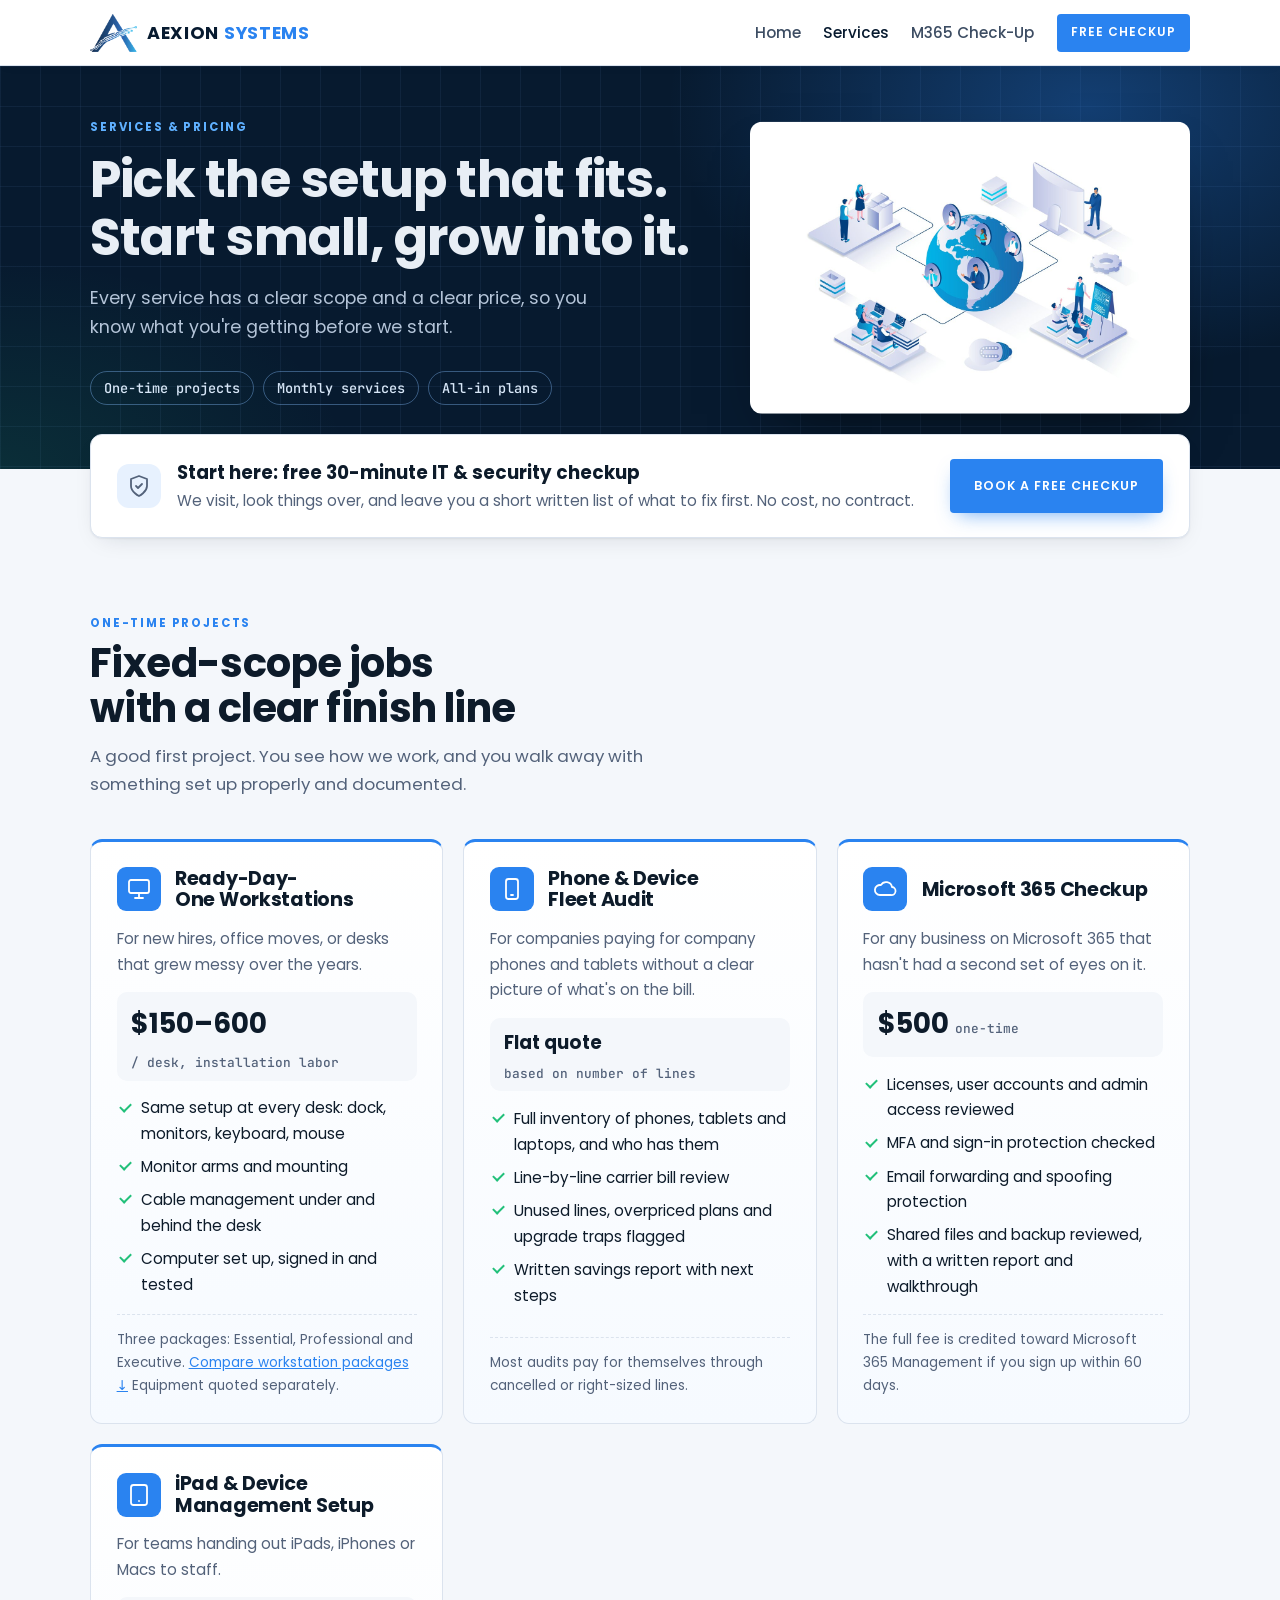
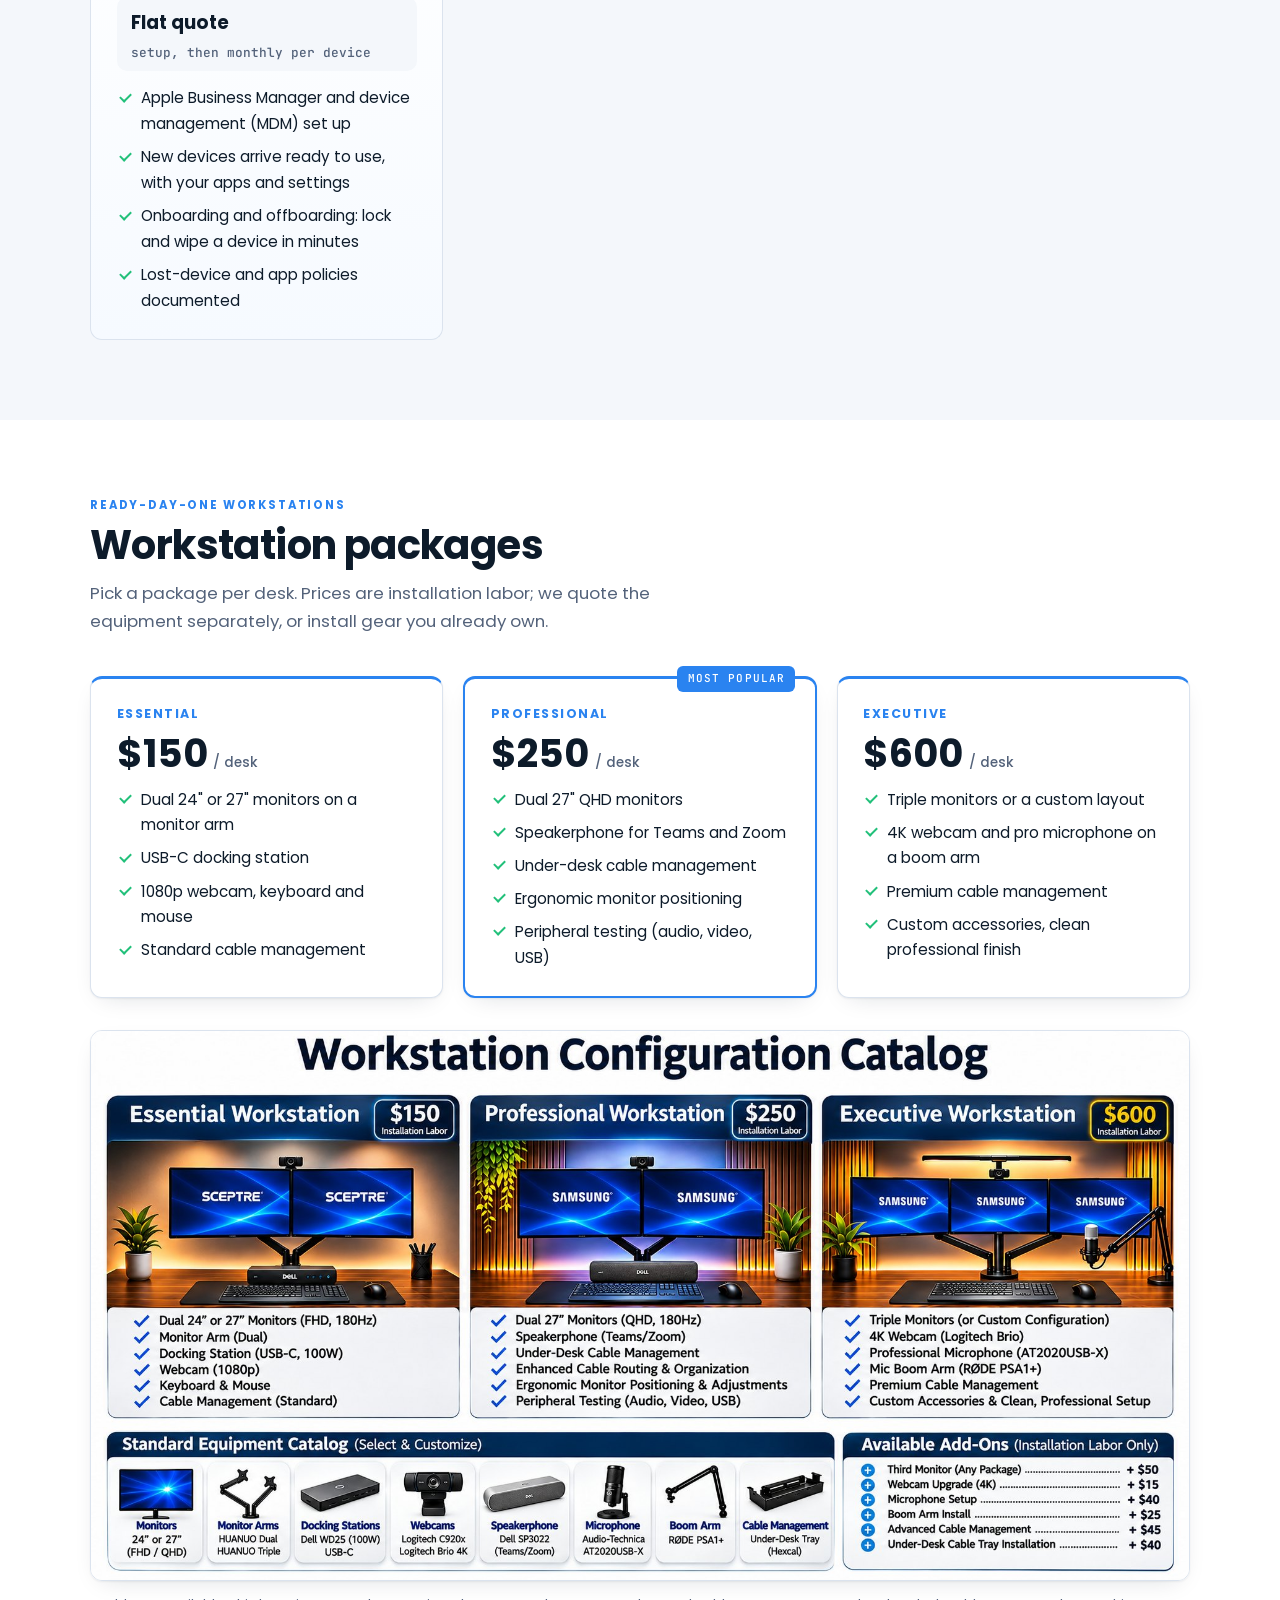
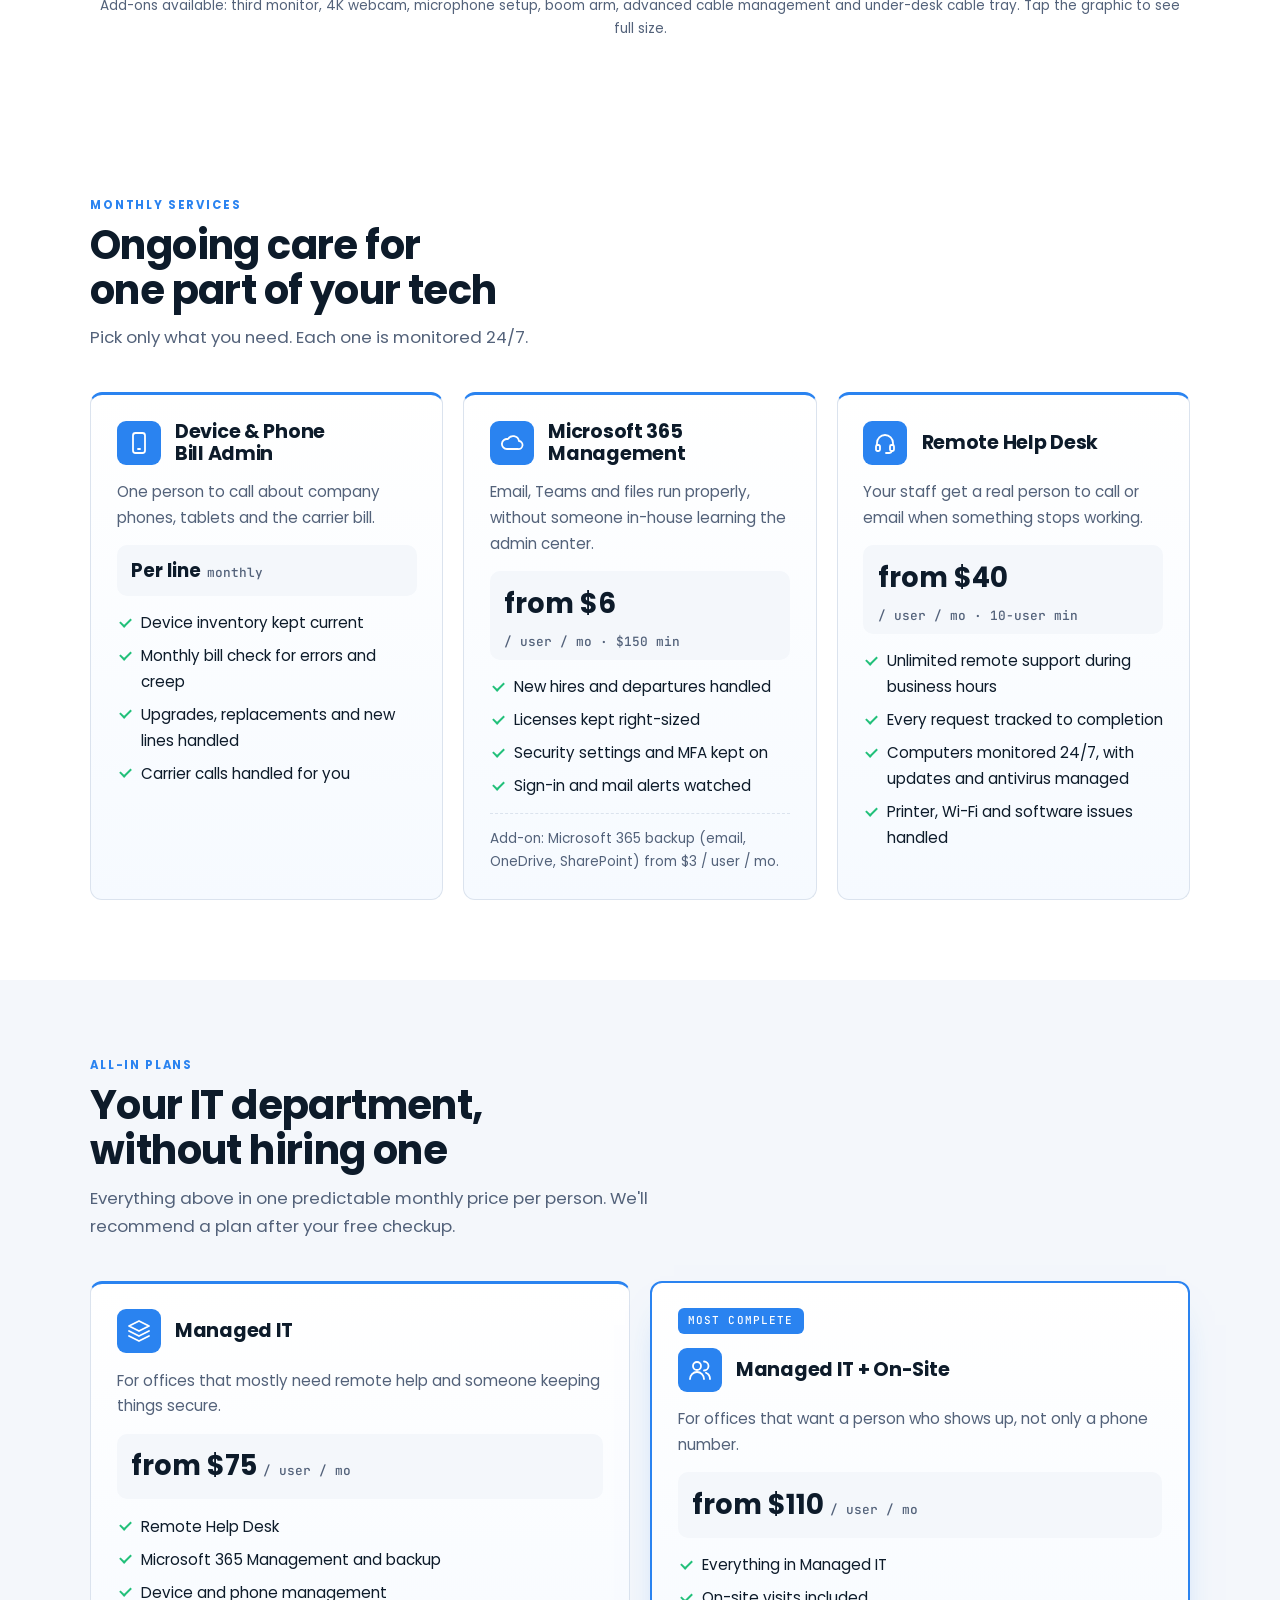
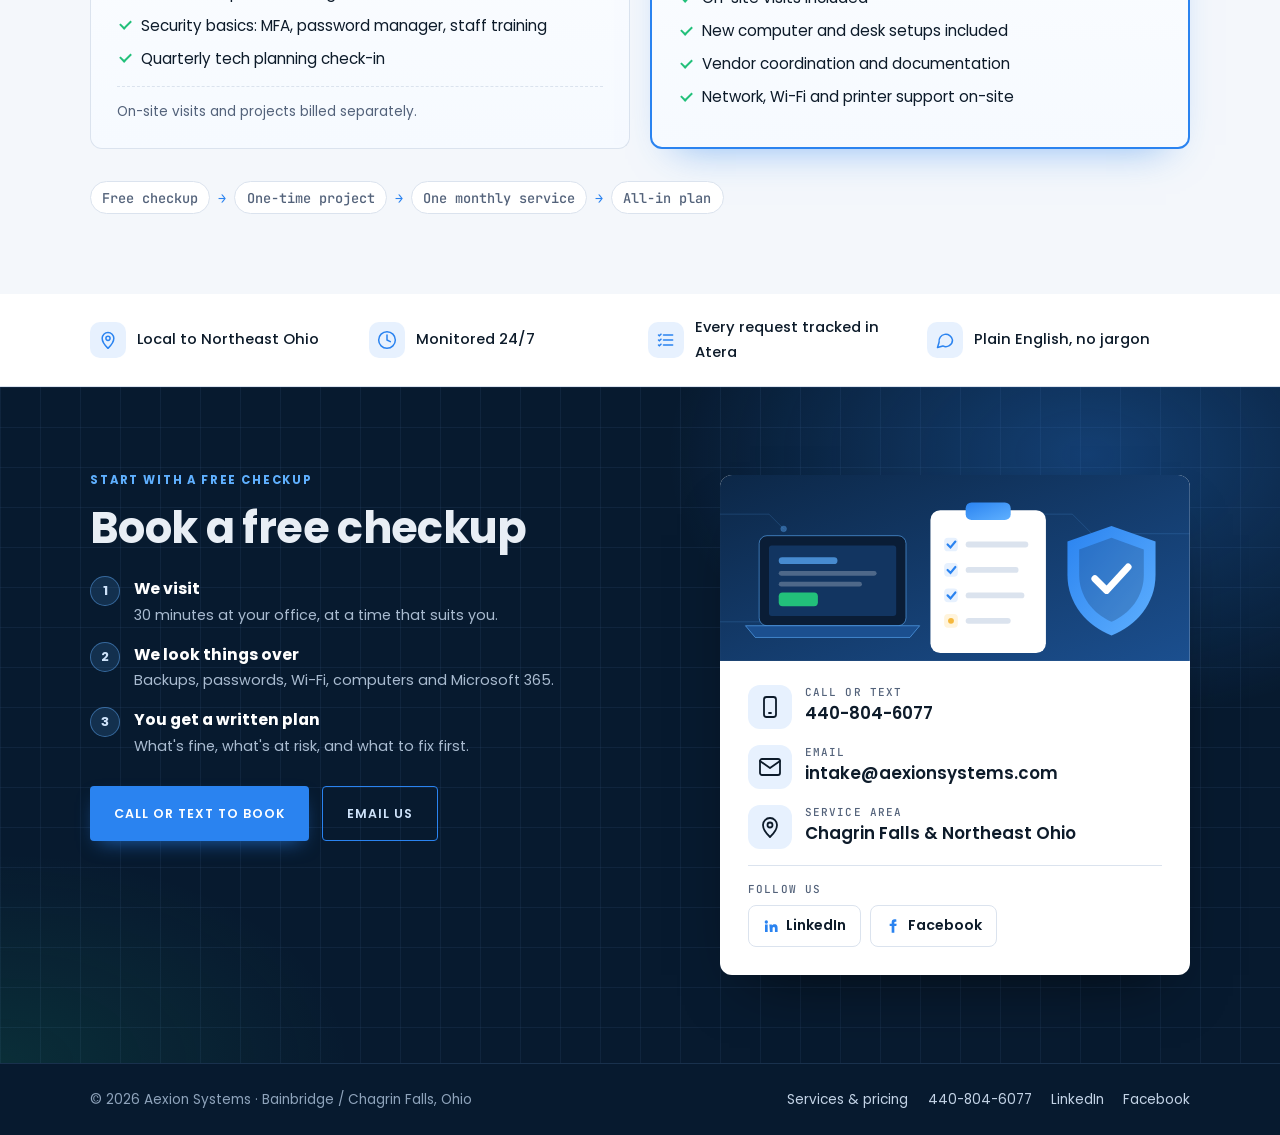
==== services/index.html @ 543f125a "Shorter contact heading, drop explanation Co-Authored-By: Claude Opus 5.5 <noreply@anthropic.com> Cl" ====
<!doctype html>
<html lang="en">
<head>
<meta charset="utf-8">
<meta name="viewport" content="width=device-width, initial-scale=1">
<title>Services & Pricing | Aexion Systems</title>
<meta name="description" content="IT services and pricing for Northeast Ohio businesses: workstation setups, phone and device audits, Microsoft 365, help desk and managed IT plans.">
<meta name="theme-color" content="#071a2f">
<!-- IMAGE: BROWSER TAB ICON  →  /images/favicon.ico -->
<link rel="icon" href="/images/favicon.ico">
<link rel="preconnect" href="https://fonts.googleapis.com">
<link rel="preconnect" href="https://fonts.gstatic.com" crossorigin>
<link rel="stylesheet" href="https://fonts.googleapis.com/css2?family=Poppins:wght@400;500;600;700&family=JetBrains+Mono:wght@500&display=swap">
<link rel="stylesheet" href="/styles.css?v=202611230139">
</head>
<body>
<header class="site-nav"><div class="wrap">
  <!-- ================= IMAGE: LOGO MARK  →  /images/logo.png  (square-ish mark, shown beside the AEXION SYSTEMS text). If the file is missing, a simple drawn mark shows instead. ================= -->
  <a class="brand" href="/" aria-label="Aexion Systems home"><img class="logo-mark" src="/images/logo.png" alt="" onerror="this.replaceWith(document.getElementById('mark-tpl').content.cloneNode(true))"><template id="mark-tpl"><span class="mark"><svg viewBox="0 0 24 24"><path d="M4 20 12 4l8 16M8 13h8"/></svg></span></template><span>AEXION <b>SYSTEMS</b></span></a>
  <nav><a href="/">Home</a><a href="/services/" aria-current="page">Services</a><a href="/#m365-checkup">M365 Check-Up</a><a class="cta" href="#contact">Free checkup</a></nav>
</div></header>
<main>
<section class="page-hero on-dark">
  <div class="wrap">
    <span class="eyebrow">Services &amp; pricing</span>
    <h1>Pick the setup that fits. Start small, grow into it.</h1>
    <p class="lead">Every service has a clear scope and a clear price, so you know what you're getting before we start.</p>
    <div class="jump"><a href="#projects">One-time projects</a><a href="#monthly">Monthly services</a><a href="#bundles">All-in plans</a></div>
  </div>
  <!-- ================= IMAGE: SERVICES PAGE ILLUSTRATION  →  /images/network-illustration.jpg  (1400 x 930, white background) ================= -->
  <img class="page-hero-art" src="/images/network-illustration.jpg" alt="Illustration of a connected office network" onerror="this.remove()">
</section>
<div class="wrap"><div class="entry"><div><span class="icon"><svg viewBox="0 0 24 24" aria-hidden="true"><path d="M12 22s8-4 8-10V5l-8-3-8 3v7c0 6 8 10 8 10z"/><path d="m9 12 2 2 4-4"/></svg></span><div><strong>Start here: free 30-minute IT &amp; security checkup</strong><span>We visit, look things over, and leave you a short written list of what to fix first. No cost, no contract.</span></div></div><a class="btn" href="#contact">Book a free checkup</a></div></div>
<section class="section" id="projects">
  <div class="wrap">
    <div class="section-head"><span class="eyebrow">One-time projects</span><h2>Fixed-scope jobs with a clear finish line</h2><p>A good first project. You see how we work, and you walk away with something set up properly and documented.</p></div>
    <div class="grid"><article class="card">
        
        <div class="top"><span class="icon"><svg viewBox="0 0 24 24" aria-hidden="true"><rect x="2" y="3" width="20" height="13" rx="2"/><path d="M8 21h8M12 16v5"/></svg></span><h3>Ready-Day-One Workstations</h3></div>
        <p class="for">For new hires, office moves, or desks that grew messy over the years.</p>
        <div class="price">$150–600 <small>/ desk, installation labor</small></div>
        <ul class="inc"><li>Same setup at every desk: dock, monitors, keyboard, mouse</li><li>Monitor arms and mounting</li><li>Cable management under and behind the desk</li><li>Computer set up, signed in and tested</li></ul>
        <p class="note">Three packages: Essential, Professional and Executive. <a href="#workstations">Compare workstation packages ↓</a> Equipment quoted separately.</p>
      </article><article class="card">
        
        <div class="top"><span class="icon"><svg viewBox="0 0 24 24" aria-hidden="true"><rect x="6" y="2" width="12" height="20" rx="2.5"/><path d="M11 18h2"/></svg></span><h3>Phone &amp; Device Fleet Audit</h3></div>
        <p class="for">For companies paying for company phones and tablets without a clear picture of what's on the bill.</p>
        <div class="price quote">Flat quote <small>based on number of lines</small></div>
        <ul class="inc"><li>Full inventory of phones, tablets and laptops, and who has them</li><li>Line-by-line carrier bill review</li><li>Unused lines, overpriced plans and upgrade traps flagged</li><li>Written savings report with next steps</li></ul>
        <p class="note">Most audits pay for themselves through cancelled or right-sized lines.</p>
      </article><article class="card">
        
        <div class="top"><span class="icon"><svg viewBox="0 0 24 24" aria-hidden="true"><path d="M7 18a5 5 0 1 1 .9-9.9A6 6 0 0 1 19 10a4 4 0 0 1-1 8z"/></svg></span><h3>Microsoft 365 Checkup</h3></div>
        <p class="for">For any business on Microsoft 365 that hasn't had a second set of eyes on it.</p>
        <div class="price">$500 <small>one-time</small></div>
        <ul class="inc"><li>Licenses, user accounts and admin access reviewed</li><li>MFA and sign-in protection checked</li><li>Email forwarding and spoofing protection</li><li>Shared files and backup reviewed, with a written report and walkthrough</li></ul>
        <p class="note">The full fee is credited toward Microsoft 365 Management if you sign up within 60 days.</p>
      </article><article class="card">
        
        <div class="top"><span class="icon"><svg viewBox="0 0 24 24" aria-hidden="true"><rect x="4" y="2" width="16" height="20" rx="2.5"/><path d="M12 18h.01"/></svg></span><h3>iPad &amp; Device Management Setup</h3></div>
        <p class="for">For teams handing out iPads, iPhones or Macs to staff.</p>
        <div class="price quote">Flat quote <small>setup, then monthly per device</small></div>
        <ul class="inc"><li>Apple Business Manager and device management (MDM) set up</li><li>New devices arrive ready to use, with your apps and settings</li><li>Onboarding and offboarding: lock and wipe a device in minutes</li><li>Lost-device and app policies documented</li></ul>
        
      </article></div>
  </div>
</section>

<!-- ================= IMAGE: WORKSTATION CATALOG GRAPHIC  →  /images/workstations.jpg  (1774 x 887). Replace the file to update it; the three package cards below are text you can edit. ================= -->
<section class="section alt" id="workstations">
  <div class="wrap">
    <div class="section-head"><span class="eyebrow">Ready-Day-One Workstations</span><h2>Workstation packages</h2><p>Pick a package per desk. Prices are installation labor; we quote the equipment separately, or install gear you already own.</p></div>
    <div class="tiers">
      <article class="tier-card"><span class="tier-name">Essential</span><div class="tier-price">$150<small>/ desk</small></div><ul class="inc"><li>Dual 24" or 27" monitors on a monitor arm</li><li>USB-C docking station</li><li>1080p webcam, keyboard and mouse</li><li>Standard cable management</li></ul></article>
      <article class="tier-card hot"><span class="badge">Most popular</span><span class="tier-name">Professional</span><div class="tier-price">$250<small>/ desk</small></div><ul class="inc"><li>Dual 27" QHD monitors</li><li>Speakerphone for Teams and Zoom</li><li>Under-desk cable management</li><li>Ergonomic monitor positioning</li><li>Peripheral testing (audio, video, USB)</li></ul></article>
      <article class="tier-card"><span class="tier-name">Executive</span><div class="tier-price">$600<small>/ desk</small></div><ul class="inc"><li>Triple monitors or a custom layout</li><li>4K webcam and pro microphone on a boom arm</li><li>Premium cable management</li><li>Custom accessories, clean professional finish</li></ul></article>
    </div>
    <a class="ws-graphic" href="/images/workstations.jpg" target="_blank" rel="noopener"><img src="/images/workstations.jpg" alt="Workstation configuration catalog: Essential, Professional and Executive packages, standard equipment and add-ons" loading="lazy"></a>
    <p class="note" style="border:0;text-align:center">Add-ons available: third monitor, 4K webcam, microphone setup, boom arm, advanced cable management and under-desk cable tray. Tap the graphic to see full size.</p>
  </div>
</section>
<section class="section alt" id="monthly">
  <div class="wrap">
    <div class="section-head"><span class="eyebrow">Monthly services</span><h2>Ongoing care for one part of your tech</h2><p>Pick only what you need. Each one is monitored 24/7.</p></div>
    <div class="grid"><article class="card">
        
        <div class="top"><span class="icon"><svg viewBox="0 0 24 24" aria-hidden="true"><rect x="6" y="2" width="12" height="20" rx="2.5"/><path d="M11 18h2"/></svg></span><h3>Device &amp; Phone Bill Admin</h3></div>
        <p class="for">One person to call about company phones, tablets and the carrier bill.</p>
        <div class="price quote">Per line <small>monthly</small></div>
        <ul class="inc"><li>Device inventory kept current</li><li>Monthly bill check for errors and creep</li><li>Upgrades, replacements and new lines handled</li><li>Carrier calls handled for you</li></ul>
        
      </article><article class="card">
        
        <div class="top"><span class="icon"><svg viewBox="0 0 24 24" aria-hidden="true"><path d="M7 18a5 5 0 1 1 .9-9.9A6 6 0 0 1 19 10a4 4 0 0 1-1 8z"/></svg></span><h3>Microsoft 365 Management</h3></div>
        <p class="for">Email, Teams and files run properly, without someone in-house learning the admin center.</p>
        <div class="price">from $6 <small>/ user / mo · $150 min</small></div>
        <ul class="inc"><li>New hires and departures handled</li><li>Licenses kept right-sized</li><li>Security settings and MFA kept on</li><li>Sign-in and mail alerts watched</li></ul>
        <p class="note">Add-on: Microsoft 365 backup (email, OneDrive, SharePoint) from $3 / user / mo.</p>
      </article><article class="card">
        
        <div class="top"><span class="icon"><svg viewBox="0 0 24 24" aria-hidden="true"><path d="M4 14v-2a8 8 0 0 1 16 0v2"/><rect x="3" y="14" width="4" height="6" rx="1.5"/><rect x="17" y="14" width="4" height="6" rx="1.5"/><path d="M19 20a3 3 0 0 1-3 2h-3"/></svg></span><h3>Remote Help Desk</h3></div>
        <p class="for">Your staff get a real person to call or email when something stops working.</p>
        <div class="price">from $40 <small>/ user / mo · 10-user min</small></div>
        <ul class="inc"><li>Unlimited remote support during business hours</li><li>Every request tracked to completion</li><li>Computers monitored 24/7, with updates and antivirus managed</li><li>Printer, Wi-Fi and software issues handled</li></ul>
        
      </article></div>
  </div>
</section>
<section class="section" id="bundles">
  <div class="wrap">
    <div class="section-head"><span class="eyebrow">All-in plans</span><h2>Your IT department, without hiring one</h2><p>Everything above in one predictable monthly price per person. We'll recommend a plan after your free checkup.</p></div>
    <div class="grid"><article class="card">
        
        <div class="top"><span class="icon"><svg viewBox="0 0 24 24" aria-hidden="true"><path d="m12 2 10 5-10 5L2 7z"/><path d="m2 17 10 5 10-5M2 12l10 5 10-5"/></svg></span><h3>Managed IT</h3></div>
        <p class="for">For offices that mostly need remote help and someone keeping things secure.</p>
        <div class="price">from $75 <small>/ user / mo</small></div>
        <ul class="inc"><li>Remote Help Desk</li><li>Microsoft 365 Management and backup</li><li>Device and phone management</li><li>Security basics: MFA, password manager, staff training</li><li>Quarterly tech planning check-in</li></ul>
        <p class="note">On-site visits and projects billed separately.</p>
      </article><article class="card feature">
        <span class="badge">Most complete</span>
        <div class="top"><span class="icon"><svg viewBox="0 0 24 24" aria-hidden="true"><circle cx="9" cy="8" r="4"/><path d="M2 21a7 7 0 0 1 14 0M16 3.5a4 4 0 0 1 0 9M22 21a7 7 0 0 0-4-6.3"/></svg></span><h3>Managed IT + On-Site</h3></div>
        <p class="for">For offices that want a person who shows up, not only a phone number.</p>
        <div class="price">from $110 <small>/ user / mo</small></div>
        <ul class="inc"><li>Everything in Managed IT</li><li>On-site visits included</li><li>New computer and desk setups included</li><li>Vendor coordination and documentation</li><li>Network, Wi-Fi and printer support on-site</li></ul>
        
      </article></div><div class="path" aria-label="How most clients start"><span>Free checkup</span><i>→</i><span>One-time project</span><i>→</i><span>One monthly service</span><i>→</i><span>All-in plan</span></div>
  </div>
</section>
<section class="strip"><div class="wrap">
  <div><span class="icon"><svg viewBox="0 0 24 24" aria-hidden="true"><path d="M12 22s7-6.5 7-12a7 7 0 0 0-14 0c0 5.5 7 12 7 12z"/><circle cx="12" cy="10" r="2.5"/></svg></span>Local to Northeast Ohio</div>
  <div><span class="icon"><svg viewBox="0 0 24 24" aria-hidden="true"><circle cx="12" cy="12" r="10"/><path d="M12 6v6l4 2"/></svg></span>Monitored 24/7</div>
  <div><span class="icon"><svg viewBox="0 0 24 24" aria-hidden="true"><path d="M9 6h11M9 12h11M9 18h11"/><path d="m3 6 1 1 2-2M3 12l1 1 2-2M3 18l1 1 2-2"/></svg></span>Every request tracked in Atera</div>
  <div><span class="icon"><svg viewBox="0 0 24 24" aria-hidden="true"><path d="M21 12a8 8 0 0 1-11.6 7.1L3 21l1.9-6.4A8 8 0 1 1 21 12z"/></svg></span>Plain English, no jargon</div>
</div></section>
<!-- ================= CONTACT / FREE CHECKUP SECTION. The artwork in the card header is drawn in code (inline SVG), no image file. To use a picture instead, replace the <svg class="contact-art"> block with <img src="/images/contact.jpg" alt=""> ================= -->
<section class="contact on-dark" id="contact">
  <div class="wrap">
    <div class="contact-copy">
      <span class="eyebrow">Start with a free checkup</span>
      <h2>Book a free checkup</h2>
      <ol class="mini-steps">
        <li><b>1</b><div><strong>We visit</strong><span>30 minutes at your office, at a time that suits you.</span></div></li>
        <li><b>2</b><div><strong>We look things over</strong><span>Backups, passwords, Wi-Fi, computers and Microsoft 365.</span></div></li>
        <li><b>3</b><div><strong>You get a written plan</strong><span>What's fine, what's at risk, and what to fix first.</span></div></li>
      </ol>
      <div class="actions"><a class="btn" href="tel:4408046077">Call or text to book</a><a class="btn ghost" href="mailto:intake@aexionsystems.com">Email us</a></div>
    </div>
    <div class="contact-card">
      <svg class="contact-art" viewBox="0 0 480 190" role="img" aria-label="Illustration of an IT checkup: a checklist, a laptop and a shield">
        <defs>
          <linearGradient id="cg-bg" x1="0" y1="0" x2="1" y2="1"><stop offset="0" stop-color="#0c2747"/><stop offset="1" stop-color="#1b4f8f"/></linearGradient>
          <linearGradient id="cg-acc" x1="0" y1="0" x2="1" y2="1"><stop offset="0" stop-color="#2a83f0"/><stop offset="1" stop-color="#5fb0ff"/></linearGradient>
        </defs>
        <rect width="480" height="190" fill="url(#cg-bg)"/>
        <g stroke="#5fb0ff" stroke-opacity=".18" fill="none">
          <path d="M0 150h90l20-20h70M300 40h60l20 20h100M0 40h50l15 15"/>
          <circle cx="180" cy="130" r="3" fill="#5fb0ff" fill-opacity=".4"/><circle cx="65" cy="55" r="3" fill="#5fb0ff" fill-opacity=".4"/>
        </g>
        <!-- laptop -->
        <g transform="translate(40 62)">
          <rect x="0" y="0" width="150" height="92" rx="8" fill="#0a1d36" stroke="#5fb0ff" stroke-opacity=".6"/>
          <rect x="10" y="10" width="130" height="72" rx="3" fill="#123561"/>
          <rect x="20" y="22" width="60" height="7" rx="3.5" fill="#5fb0ff" fill-opacity=".7"/>
          <rect x="20" y="36" width="100" height="5" rx="2.5" fill="#ffffff" fill-opacity=".25"/>
          <rect x="20" y="47" width="85" height="5" rx="2.5" fill="#ffffff" fill-opacity=".25"/>
          <rect x="20" y="58" width="40" height="14" rx="4" fill="#22c07a"/>
          <path d="M-14 92h178l-10 12H-4z" fill="#1b4f8f" stroke="#5fb0ff" stroke-opacity=".6"/>
        </g>
        <!-- clipboard -->
        <g transform="translate(215 28)">
          <rect x="0" y="8" width="118" height="146" rx="10" fill="#ffffff"/>
          <rect x="36" y="0" width="46" height="18" rx="6" fill="url(#cg-acc)"/>
          <g font-family="Poppins, sans-serif" font-size="9" fill="#53627a">
            <rect x="14" y="36" width="14" height="14" rx="4" fill="#e7f1fe"/><path d="m17.5 43 3 3 5-6" stroke="#2a83f0" stroke-width="2.2" fill="none" stroke-linecap="round"/>
            <rect x="36" y="40" width="64" height="6" rx="3" fill="#dbe3ee"/>
            <rect x="14" y="62" width="14" height="14" rx="4" fill="#e7f1fe"/><path d="m17.5 69 3 3 5-6" stroke="#2a83f0" stroke-width="2.2" fill="none" stroke-linecap="round"/>
            <rect x="36" y="66" width="54" height="6" rx="3" fill="#dbe3ee"/>
            <rect x="14" y="88" width="14" height="14" rx="4" fill="#e7f1fe"/><path d="m17.5 95 3 3 5-6" stroke="#2a83f0" stroke-width="2.2" fill="none" stroke-linecap="round"/>
            <rect x="36" y="92" width="60" height="6" rx="3" fill="#dbe3ee"/>
            <rect x="14" y="114" width="14" height="14" rx="4" fill="#fff4dc"/><circle cx="21" cy="121" r="3" fill="#f5b83d"/>
            <rect x="36" y="118" width="46" height="6" rx="3" fill="#dbe3ee"/>
          </g>
        </g>
        <!-- shield -->
        <g transform="translate(355 52)">
          <path d="M45 0l45 16v34c0 30-20 52-45 62C20 102 0 80 0 50V16z" fill="url(#cg-acc)"/>
          <path d="M45 12l33 12v26c0 22-14 40-33 48C26 90 12 72 12 50V24z" fill="#0c2747" fill-opacity=".25"/>
          <path d="m28 54 12 12 22-24" stroke="#ffffff" stroke-width="7" fill="none" stroke-linecap="round" stroke-linejoin="round"/>
        </g>
      </svg>
      <div class="contact-lines">
        <div class="line"><span class="icon"><svg viewBox="0 0 24 24" aria-hidden="true"><rect x="6" y="2" width="12" height="20" rx="2.5"/><path d="M11 18h2"/></svg></span><div><small>Call or text</small><a href="tel:4408046077">440-804-6077</a></div></div>
        <div class="line"><span class="icon"><svg viewBox="0 0 24 24" aria-hidden="true"><rect x="2" y="4" width="20" height="16" rx="2"/><path d="m22 6-10 7L2 6"/></svg></span><div><small>Email</small><a href="mailto:intake@aexionsystems.com">intake@aexionsystems.com</a></div></div>
        <div class="line"><span class="icon"><svg viewBox="0 0 24 24" aria-hidden="true"><path d="M12 22s7-6.5 7-12a7 7 0 0 0-14 0c0 5.5 7 12 7 12z"/><circle cx="12" cy="10" r="2.5"/></svg></span><div><small>Service area</small><span>Chagrin Falls &amp; Northeast Ohio</span></div></div>
        <div class="socials"><small>Follow us</small>
          <a class="social" href="https://www.linkedin.com/company/aexion-systems/" target="_blank" rel="noopener" aria-label="Aexion Systems on LinkedIn"><svg viewBox="0 0 24 24" aria-hidden="true"><path d="M4.98 3.5a2.5 2.5 0 1 1 0 5 2.5 2.5 0 0 1 0-5zM3 9.75h4V21H3zM9.5 9.75h3.8v1.6h.06c.53-1 1.83-2.05 3.77-2.05 4.03 0 4.77 2.65 4.77 6.1V21h-4v-4.9c0-1.17-.02-2.68-1.63-2.68-1.64 0-1.89 1.28-1.89 2.6V21h-4z"/></svg>LinkedIn</a>
          <a class="social" href="https://www.facebook.com/profile.php?id=61595586290706" target="_blank" rel="noopener" aria-label="Aexion Systems on Facebook"><svg viewBox="0 0 24 24" aria-hidden="true"><path d="M14 8.5V6.8c0-.8.5-1.3 1.4-1.3H17V2.2C16.6 2.1 15.4 2 14.2 2 11.6 2 10 3.6 10 6.4v2.1H7v3.6h3V22h4v-9.9h3l.5-3.6z"/></svg>Facebook</a>
        </div>
      </div>
    </div>
  </div>
</section>
</main>
<footer><div class="wrap"><span>© 2026 Aexion Systems · Bainbridge / Chagrin Falls, Ohio</span><span class="foot-links"><a href="/services/">Services &amp; pricing</a><a href="tel:4408046077">440-804-6077</a><a href="https://www.linkedin.com/company/aexion-systems/" target="_blank" rel="noopener">LinkedIn</a><a href="https://www.facebook.com/profile.php?id=61595586290706" target="_blank" rel="noopener">Facebook</a></span></div></footer>

</body>
</html>
---- styles.css ----
/* Aexion Systems: navy + signal blue, circuit-grid motif, warm "status green" for health cues */
:root{
  --navy:#071a2f; --navy-2:#0c2747; --navy-3:#123561; --ink:#0d1b2a; --muted:#53627a;
  --bg:#f4f7fb; --surface:#fff; --line:#dbe3ee;
  --blue:#2a83f0; --blue-2:#5fb0ff; --blue-soft:#e7f1fe; --green:#22c07a; --amber:#f5b83d;
  --f-display:"Space Grotesk",system-ui,sans-serif; --f-body:"Inter",system-ui,sans-serif; --f-mono:"JetBrains Mono",ui-monospace,monospace;
  --radius:14px; --shadow:0 1px 2px rgba(7,26,47,.06),0 8px 24px -12px rgba(7,26,47,.18);
}
*{box-sizing:border-box}
html{scroll-behavior:smooth}
body{margin:0;background:var(--bg);color:var(--ink);font:16px/1.6 var(--f-body);-webkit-font-smoothing:antialiased}
img{max-width:100%;display:block}
a{color:var(--blue)}
.wrap{max-width:1140px;margin:0 auto;padding-left:max(20px,env(safe-area-inset-left,0px));padding-right:max(20px,env(safe-area-inset-right,0px))}
h1,h2,h3{font-family:var(--f-display);line-height:1.12;text-wrap:balance;margin:0;letter-spacing:-.01em}
p{margin:0}
.eyebrow{font:500 12px/1 var(--f-mono);letter-spacing:.14em;text-transform:uppercase;color:var(--blue)}
.on-dark .eyebrow{color:var(--blue-2)}
.btn{display:inline-flex;align-items:center;gap:.5rem;background:var(--blue);color:#fff;text-decoration:none;font-weight:600;padding:.8rem 1.25rem;border-radius:10px;white-space:nowrap;transition:transform .15s,box-shadow .15s,background .15s;box-shadow:0 8px 20px -8px rgba(42,131,240,.7)}
.btn:hover{transform:translateY(-1px);background:#1f74dc}
.btn.ghost{background:transparent;color:#d8e7f8;box-shadow:none;border:1px solid rgba(127,182,245,.5)}
.btn.ghost:hover{background:rgba(127,182,245,.12)}
.btn svg{width:18px;height:18px}
a:focus-visible,.btn:focus-visible{outline:3px solid var(--blue-2);outline-offset:3px}
.icon{width:44px;height:44px;border-radius:12px;display:grid;place-items:center;background:var(--blue-soft);color:var(--blue);flex:none}
.icon svg{width:24px;height:24px;fill:none;stroke:currentColor;stroke-width:1.8;stroke-linecap:round;stroke-linejoin:round}

/* nav */
.site-nav{background:rgba(7,26,47,.92);backdrop-filter:blur(10px);position:sticky;top:0;z-index:20;border-bottom:1px solid rgba(127,182,245,.15)}
.site-nav .wrap{display:flex;align-items:center;justify-content:space-between;gap:1rem;padding-block:.85rem;flex-wrap:wrap}
.brand{display:flex;align-items:center;gap:.6rem;text-decoration:none;color:#fff;font:700 1.1rem var(--f-display);letter-spacing:.04em}
.brand img{height:34px;width:auto}
.brand .mark{width:30px;height:30px;border-radius:8px;background:linear-gradient(135deg,var(--blue),var(--blue-2));display:grid;place-items:center}
.brand .mark svg{width:18px;height:18px;stroke:#fff;fill:none;stroke-width:2}
.brand b{color:var(--blue-2);font-weight:700}
.site-nav nav{display:flex;gap:1.4rem;flex-wrap:wrap;align-items:center}
.site-nav nav a{color:#c3d3e6;text-decoration:none;font-weight:500;font-size:.95rem}
.site-nav nav a:hover,.site-nav nav a[aria-current]{color:#fff}
.site-nav nav a.cta{background:var(--blue);color:#fff;padding:.45rem .85rem;border-radius:8px}

/* dark bands with circuit grid */
.on-dark{background:var(--navy);color:#e8eef5;position:relative;overflow:hidden;isolation:isolate}
/* ===== BACKGROUND: dark sections (heading, offer, "ways to work", contact). Blue glow + circuit grid are drawn in CSS here, no image file. To use a photo instead, add a line like:  url("/images/bg-dark.jpg") center/cover,  as the LAST item in the background list below. ===== */
.on-dark::before{content:"";position:absolute;inset:0;z-index:-1;
  background:
    radial-gradient(600px 380px at 85% 10%,rgba(42,131,240,.35),transparent 70%),
    radial-gradient(500px 300px at 0% 100%,rgba(34,192,122,.12),transparent 70%),
    linear-gradient(rgba(127,182,245,.07) 1px,transparent 1px) 0 0/40px 40px,
    linear-gradient(90deg,rgba(127,182,245,.07) 1px,transparent 1px) 0 0/40px 40px;}
.on-dark p.lead{color:#b4c4d8}

/* hero */
.hero{padding-block:4.5rem 5rem}
.hero .wrap{display:grid;grid-template-columns:1.05fr .95fr;gap:3rem;align-items:center}
.hero h1{font-size:clamp(2.3rem,5.2vw,3.7rem)}
.hero h1 em{font-style:normal;background:linear-gradient(90deg,var(--blue-2),#8fd3ff);-webkit-background-clip:text;background-clip:text;color:transparent}
.hero-copy{display:grid;gap:1.3rem;min-width:0}
.hero-copy .lead{font-size:1.15rem;max-width:52ch}
.actions{display:flex;gap:.8rem;flex-wrap:wrap;margin-top:.4rem}
.hero-meta{display:flex;gap:1.5rem;flex-wrap:wrap;margin-top:.6rem;font-size:.9rem;color:#9fb3cb}
.hero-meta span{display:flex;align-items:center;gap:.45rem}
.hero-meta svg{width:16px;height:16px;stroke:var(--green);fill:none;stroke-width:2.4}

/* photo slot: shows the photo when present, a designed fallback when not */
.photo{position:relative;border-radius:var(--radius);overflow:hidden;aspect-ratio:4/3;max-width:100%;
  background:linear-gradient(145deg,var(--navy-3),var(--navy-2));border:1px solid rgba(127,182,245,.2)}
.photo .fallback{position:absolute;inset:0;display:grid;place-items:center;color:rgba(143,211,255,.55)}
.photo .fallback svg{width:46%;height:auto;fill:none;stroke:currentColor;stroke-width:1.2;stroke-linecap:round;stroke-linejoin:round}
.photo img{position:absolute;inset:0;width:100%;height:100%;object-fit:cover}
.hero-visual{position:relative;min-width:0}
.hero-visual .photo{box-shadow:0 30px 60px -30px rgba(0,0,0,.6)}
.status{position:absolute;left:-1.5rem;bottom:-1.5rem;background:#fff;color:var(--ink);border-radius:12px;padding:.85rem 1rem;box-shadow:0 20px 40px -16px rgba(0,0,0,.45);display:grid;gap:.35rem;min-width:230px;font-size:.85rem}
.status .row{display:flex;justify-content:space-between;gap:1rem;font-variant-numeric:tabular-nums}
.status .head{font:500 11px var(--f-mono);letter-spacing:.1em;text-transform:uppercase;color:var(--muted)}
.dot{display:inline-block;width:8px;height:8px;border-radius:50%;background:var(--green);margin-right:.4rem;box-shadow:0 0 0 0 rgba(34,192,122,.6);animation:pulse 2.2s infinite}
.dot.amber{background:var(--amber);animation:none}
@keyframes pulse{70%{box-shadow:0 0 0 8px rgba(34,192,122,0)}100%{box-shadow:0 0 0 0 rgba(34,192,122,0)}}
.ticket{position:absolute;right:-1rem;top:1.25rem;background:var(--navy);border:1px solid rgba(127,182,245,.35);color:#dbe8f6;border-radius:10px;padding:.6rem .8rem;font-size:.8rem;box-shadow:0 16px 30px -14px rgba(0,0,0,.6)}
.ticket b{display:block;font-family:var(--f-mono);font-weight:500;font-size:.7rem;color:var(--blue-2);letter-spacing:.08em}

/* trust strip */
.strip{background:var(--surface);border-bottom:1px solid var(--line)}
.strip .wrap{display:grid;grid-template-columns:repeat(4,1fr);gap:1rem;padding-block:1.3rem}
.strip div{display:flex;gap:.7rem;align-items:center;font-size:.92rem;font-weight:500;min-width:0}
.strip .icon{width:36px;height:36px;border-radius:10px}
.strip .icon svg{width:20px;height:20px}

/* sections */
.section{padding-block:5rem}
.section.alt{background:var(--surface)}
.section-head{display:grid;gap:.7rem;margin-bottom:2.5rem;max-width:64ch}
.section-head h2{font-size:clamp(1.8rem,3.6vw,2.5rem)}
.section-head p{color:var(--muted);font-size:1.05rem}
.on-dark .section-head p{color:#b4c4d8}

/* steps */
.steps{display:grid;grid-template-columns:repeat(3,1fr);gap:1.5rem;counter-reset:s}
.step{position:relative;background:var(--surface);border:1px solid var(--line);border-radius:var(--radius);padding:1.75rem;display:grid;gap:.6rem;align-content:start;box-shadow:var(--shadow)}
.step .num{font:700 .8rem var(--f-mono);color:#fff;background:var(--navy);width:34px;height:34px;border-radius:50%;display:grid;place-items:center}
.step h3{font-size:1.2rem}
.step p{color:var(--muted);font-size:.97rem}
.step .tag{font:500 .78rem var(--f-mono);color:var(--blue)}

/* offer */
.offer .wrap{display:grid;grid-template-columns:1fr 1fr;gap:3rem;align-items:center}
.offer .price-big{font:700 clamp(3rem,7vw,4.6rem)/1 var(--f-display);color:#fff}
.offer .price-big small{font:500 1rem var(--f-mono);color:var(--blue-2);margin-left:.5rem}
.checklist{list-style:none;padding:0;margin:0;display:grid;gap:.7rem}
.checklist li{display:flex;gap:.7rem;align-items:flex-start}
.checklist svg{width:20px;height:20px;flex:none;margin-top:.15rem;stroke:var(--green);fill:none;stroke-width:2.4;stroke-linecap:round;stroke-linejoin:round}
.offer-card{background:rgba(255,255,255,.04);border:1px solid rgba(127,182,245,.25);border-radius:var(--radius);padding:2rem;display:grid;gap:1.25rem}
.offer-card h3{font-size:1.1rem;color:#fff}

/* service tiles */
.tiles{display:grid;grid-template-columns:repeat(3,1fr);gap:1.25rem}
.tile{background:var(--surface);border:1px solid var(--line);border-radius:var(--radius);padding:1.5rem;display:grid;gap:.75rem;align-content:start;transition:transform .2s,box-shadow .2s,border-color .2s}
.tile:hover{transform:translateY(-3px);box-shadow:var(--shadow);border-color:#bcd3f0}
.tile h3{font-size:1.1rem}
.tile p{color:var(--muted);font-size:.95rem}

/* gallery */
.gallery{display:grid;grid-template-columns:2fr 1fr 1fr;gap:1rem}
.gallery figure{margin:0;display:grid;gap:.5rem}
.gallery figcaption{font-size:.88rem;color:var(--muted)}

/* contact */
.contact{padding-block:4.5rem}
.contact .wrap{display:grid;grid-template-columns:1.2fr 1fr;gap:3rem;align-items:center}
.contact h2{font-size:clamp(1.9rem,4vw,2.7rem)}
.contact-card{background:#fff;color:var(--ink);border-radius:var(--radius);padding:1.75rem;display:grid;gap:1rem;box-shadow:0 30px 60px -30px rgba(0,0,0,.6)}
.contact-card .line{display:flex;gap:.9rem;align-items:center}
.contact-card .line small{display:block;font:500 11px var(--f-mono);letter-spacing:.1em;text-transform:uppercase;color:var(--muted)}
.contact-card .line a,.contact-card .line span{font-weight:600;color:var(--ink);text-decoration:none;font-size:1.05rem}

footer{background:var(--navy);color:#8ea3bb;font-size:.85rem;border-top:1px solid rgba(127,182,245,.15)}
footer .wrap{display:flex;justify-content:space-between;gap:1rem;flex-wrap:wrap;padding-block:1.5rem}
footer a{color:#c3d3e6;text-decoration:none}

/* catalog */
.page-hero{padding-block:3.5rem 4rem}
.page-hero .wrap{display:grid;gap:1.1rem}
.page-hero h1{font-size:clamp(2.1rem,4.6vw,3.2rem);max-width:20ch}
.page-hero .lead{max-width:60ch;font-size:1.1rem}
.jump{display:flex;gap:.6rem;flex-wrap:wrap;margin-top:.6rem}
.jump a{font:500 .85rem var(--f-mono);color:#d8e7f8;text-decoration:none;border:1px solid rgba(127,182,245,.4);padding:.45rem .8rem;border-radius:999px}
.jump a:hover{background:rgba(127,182,245,.15)}
.entry{display:flex;flex-wrap:wrap;gap:1rem 2rem;align-items:center;justify-content:space-between;background:var(--surface);border:1px solid var(--line);border-radius:var(--radius);padding:1.4rem 1.6rem;box-shadow:var(--shadow);margin-top:-2.2rem;position:relative}
.entry > div{display:flex;gap:1rem;align-items:center;flex:1 1 380px;min-width:0}
.entry strong{font-family:var(--f-display);font-size:1.15rem;display:block}
.entry span{color:var(--muted);font-size:.95rem}
.grid{display:grid;gap:1.25rem;grid-template-columns:repeat(auto-fit,minmax(min(100%,300px),1fr))}
.card{background:var(--surface);border:1px solid var(--line);border-radius:var(--radius);padding:1.6rem;display:flex;flex-direction:column;gap:.9rem;min-width:0;transition:box-shadow .2s,transform .2s}
.card:hover{box-shadow:var(--shadow);transform:translateY(-2px)}
.card .top{display:flex;gap:.9rem;align-items:center}
.card h3{font-size:1.2rem}
.card .for{color:var(--muted);font-size:.95rem}
.price{font-family:var(--f-display);font-size:1.7rem;font-weight:700;font-variant-numeric:tabular-nums;display:flex;flex-wrap:wrap;align-items:baseline;gap:.4rem;padding:.6rem .9rem;background:var(--bg);border-radius:10px}
.price small{font:500 .8rem var(--f-mono);color:var(--muted)}
.price.quote{font-size:1.15rem}
ul.inc{list-style:none;padding:0;margin:0;display:grid;gap:.45rem;font-size:.95rem}
ul.inc li{padding-left:1.5rem;position:relative}
ul.inc li::before{content:"";position:absolute;left:.2rem;top:.5em;width:.55rem;height:.3rem;border-left:2px solid var(--green);border-bottom:2px solid var(--green);transform:rotate(-45deg)}
.note{font-size:.85rem;color:var(--muted);border-top:1px dashed var(--line);padding-top:.8rem;margin-top:auto}
.card.feature{border:2px solid var(--blue);box-shadow:0 20px 40px -24px rgba(42,131,240,.6)}
.badge{align-self:flex-start;font:500 11px/1 var(--f-mono);letter-spacing:.1em;text-transform:uppercase;background:var(--blue);color:#fff;padding:.45rem .65rem;border-radius:6px}
.path{display:flex;flex-wrap:wrap;gap:.5rem;align-items:center;margin-top:2rem;font:500 .85rem var(--f-mono);color:var(--muted)}
.path span{background:var(--surface);border:1px solid var(--line);padding:.4rem .7rem;border-radius:999px}
.path i{font-style:normal;color:var(--blue)}

@media (max-width:900px){
  .hero .wrap,.offer .wrap,.contact .wrap{grid-template-columns:1fr}
  .hero-visual{max-width:560px}
  .tiles,.steps{grid-template-columns:1fr 1fr}
  .strip .wrap{grid-template-columns:1fr 1fr}
  .gallery{grid-template-columns:1fr 1fr}
  .gallery figure:first-child{grid-column:1/-1}
}
@media (max-width:600px){
  .tiles,.steps,.strip .wrap,.gallery{grid-template-columns:1fr}
  .status{left:.75rem;bottom:-1.25rem;min-width:0}
  .ticket{right:.5rem}
  .site-nav nav{gap:1rem}
  .site-nav nav a:not(.cta){font-size:.88rem}
  .section{padding-block:3.75rem}
}
@media (prefers-reduced-motion:reduce){*{animation:none!important;transition:none!important;scroll-behavior:auto!important}}
.brand-text{display:flex;align-items:center;gap:.6rem}.brand-text[hidden]{display:none}[hidden]{display:none!important}

/* ===== v2: bolder geometric type, photo-led sections, numbered service cards ===== */
:root{--f-display:"Poppins",system-ui,sans-serif;--f-body:"Poppins",system-ui,sans-serif;--radius:12px}
body{font-size:15.5px;line-height:1.7}
h1,h2,h3{font-weight:700;letter-spacing:-.015em}
.eyebrow{font:700 11.5px/1 var(--f-body);letter-spacing:.16em}
.btn{border-radius:4px;text-transform:uppercase;font-size:.78rem;letter-spacing:.08em;font-weight:600;padding:1rem 1.5rem}
.btn.ghost{border:1px solid var(--blue);color:#cfe3fa}
.site-nav nav a.cta{border-radius:4px;text-transform:uppercase;font-size:.75rem;letter-spacing:.08em;font-weight:600;padding:.55rem .9rem}

/* hero: full-bleed photo behind a navy fade */
.hero{padding-block:6rem 6.5rem}
.hero .hero-bg{position:absolute;inset:0;z-index:-2}
.hero .hero-bg img{width:100%;height:100%;object-fit:cover;object-position:70% center}
.hero .hero-bg::after{content:"";position:absolute;inset:0;background:linear-gradient(90deg,var(--navy) 0%,rgba(7,26,47,.94) 38%,rgba(7,26,47,.55) 70%,rgba(7,26,47,.25) 100%)}
.hero h1{font-size:clamp(2.4rem,5.4vw,3.9rem);line-height:1.06}
.hero h1 em{display:block;background:none;-webkit-background-clip:initial;background-clip:initial;color:var(--blue)}
.hero .wrap{grid-template-columns:1.2fr .8fr}
.hero-visual{align-self:end}

/* numbered service cards */
.svc-cards{display:grid;grid-template-columns:repeat(3,1fr);gap:1.5rem}
.svc-card{position:relative;background:linear-gradient(180deg,#fff 0%,#f3f8ff 100%);border:1px solid var(--line);border-top:3px solid var(--blue);border-radius:var(--radius);padding:1.75rem 1.6rem;display:grid;gap:.8rem;align-content:start;box-shadow:var(--shadow);transition:transform .2s,box-shadow .2s}
.svc-card:hover{transform:translateY(-4px);box-shadow:0 24px 40px -24px rgba(7,26,47,.35)}
.svc-card .n{font:700 .75rem var(--f-body);color:var(--blue);letter-spacing:.08em}
.svc-card .sq{position:absolute;top:1.5rem;right:1.5rem;width:42px;height:42px;border-radius:9px;background:var(--blue);display:grid;place-items:center;box-shadow:0 8px 18px -8px rgba(42,131,240,.8)}
.svc-card .sq svg{width:22px;height:22px;stroke:#fff;fill:none;stroke-width:1.8;stroke-linecap:round;stroke-linejoin:round}
.svc-card h3{font-size:1.3rem;padding-right:3.5rem}
.svc-card p{color:var(--muted);font-size:.93rem}
.svc-card ul{list-style:none;margin:.3rem 0 0;padding:.9rem 0 0;border-top:1px solid var(--line);display:grid;gap:.45rem;font-size:.88rem}
.svc-card li{display:flex;gap:.55rem;align-items:center}
.svc-card li::before{content:"";width:16px;height:16px;flex:none;border-radius:4px;background:var(--blue-soft) url("data:image/svg+xml,%3Csvg xmlns='http://www.w3.org/2000/svg' viewBox='0 0 24 24' fill='none' stroke='%232a83f0' stroke-width='3.2' stroke-linecap='round' stroke-linejoin='round'%3E%3Cpath d='m5 12 5 5 9-10'/%3E%3C/svg%3E") center/11px no-repeat}
.svc-more{margin-top:2rem;display:flex;justify-content:center}
.btn.outline{background:transparent;color:var(--blue);border:1px solid var(--blue);box-shadow:none}
.btn.outline:hover{background:var(--blue-soft)}

/* split photo + text */
.split{display:grid;grid-template-columns:1fr 1fr;background:var(--surface);min-height:520px}
.split .photo{border-radius:0;border:0;aspect-ratio:auto;min-height:340px;height:100%}
.split .copy{padding:4.5rem max(20px,5vw);display:grid;gap:1.1rem;align-content:center;max-width:640px}
.split h2{font-size:clamp(1.9rem,3.6vw,2.7rem)}
.split p{color:var(--muted)}
.ticks{list-style:none;padding:0;margin:.4rem 0 0;display:grid;gap:.6rem;font-weight:500;font-size:.95rem}
.ticks li{display:flex;gap:.7rem;align-items:center}
.ticks li::before{content:"✓";color:var(--blue);font-weight:700}

/* two-way comparison on dark */
.ways{display:grid;grid-template-columns:1fr 1fr;gap:1.5rem}
.way{background:rgba(255,255,255,.04);border:1px solid rgba(127,182,245,.22);border-radius:var(--radius);padding:2.2rem;display:grid;gap:.9rem;align-content:start}
.way .k{font:700 .72rem var(--f-body);letter-spacing:.14em;text-transform:uppercase;color:#9fb3cb}
.way h3{font-size:1.65rem;color:#fff}
.way p{color:#b4c4d8;font-size:.95rem}
.way .pr{font-weight:700;color:var(--blue-2);font-size:1.05rem}
.way ul{list-style:none;padding:0;margin:0;display:grid;gap:.5rem;font-size:.93rem;color:#dbe6f3}
.way li::before{content:"✓";color:var(--blue-2);font-weight:700;margin-right:.6rem}
.way.hot{border-color:var(--blue);background:linear-gradient(180deg,rgba(42,131,240,.16),rgba(42,131,240,.03))}
.center-head{text-align:center;margin-inline:auto;justify-items:center}

@media (max-width:900px){
  .svc-cards{grid-template-columns:1fr 1fr}
  .split,.ways{grid-template-columns:1fr}
  .split .photo{min-height:280px}
  .hero .wrap{grid-template-columns:1fr}
  .hero .hero-bg::after{background:linear-gradient(180deg,rgba(7,26,47,.92),rgba(7,26,47,.85))}
}
@media (max-width:600px){.svc-cards{grid-template-columns:1fr}.hero{padding-block:4rem 4.5rem}}
.card{border-top:3px solid var(--blue);background:linear-gradient(180deg,#fff 0%,#f6faff 100%)}
.card .icon{background:var(--blue);color:#fff;border-radius:9px}
.tools{display:grid;grid-template-columns:1fr 1fr;gap:3rem;align-items:center}
.console-shot{width:100%;border-radius:var(--radius);box-shadow:0 30px 60px -30px rgba(7,26,47,.6)}
.console{background:var(--navy);border-radius:var(--radius);border:1px solid rgba(127,182,245,.25);box-shadow:0 30px 60px -30px rgba(7,26,47,.6);color:#dbe6f3;overflow:hidden;min-width:0}
.console-bar{display:flex;align-items:center;gap:.4rem;padding:.8rem 1rem;background:var(--navy-2);border-bottom:1px solid rgba(127,182,245,.15)}
.console-bar span{width:10px;height:10px;border-radius:50%;background:#2a4467}
.console-bar b{margin-left:.6rem;font:500 .72rem var(--f-mono);letter-spacing:.08em;text-transform:uppercase;color:#9fb3cb}
.console-row{display:flex;align-items:center;gap:.8rem;padding:.85rem 1rem;border-bottom:1px solid rgba(127,182,245,.1)}
.console-row div{flex:1;min-width:0}
.console-row strong{display:block;font-size:.88rem;color:#fff}
.console-row small{display:block;font-size:.8rem;color:#9fb3cb}
.console-row em{font:500 .7rem var(--f-mono);font-style:normal;padding:.3rem .5rem;border-radius:4px;white-space:nowrap}
.console-row em.ok{background:rgba(34,192,122,.15);color:#5fe0a5}
.console-row em.warn{background:rgba(245,184,61,.15);color:#f5c766}
.console-row .dot{flex:none}
.console-foot{display:flex;flex-wrap:wrap;gap:.5rem 1.5rem;padding:.9rem 1rem;font-size:.8rem;color:#9fb3cb}
.console-foot b{color:#fff;margin-left:.3rem;font-variant-numeric:tabular-nums}
@media (max-width:900px){.tools{grid-template-columns:1fr}}
.brand .logo-mark{height:38px;width:auto}
.page-hero{position:relative}
.page-hero-art{position:absolute;right:max(20px,calc((100% - 1140px)/2 + 20px));top:50%;transform:translateY(-50%);width:min(36vw,440px);border-radius:var(--radius);box-shadow:0 30px 60px -30px rgba(0,0,0,.6);z-index:0}
.page-hero .wrap{position:relative;z-index:1}
.page-hero h1,.page-hero .lead{max-width:min(20ch,100%)}
.page-hero .lead{max-width:46ch}
@media (max-width:900px){.page-hero-art{position:static;transform:none;width:calc(100% - 40px);margin:2rem auto 0;display:block}}

/* ===== v3: white top bar; no grid over the heading photo ===== */
.site-nav{background:rgba(255,255,255,.97);border-bottom:1px solid var(--line);box-shadow:0 2px 12px -6px rgba(7,26,47,.15)}
.brand{color:var(--navy)}
.brand b{color:var(--blue)}
.site-nav nav a{color:#3d4d63}
.site-nav nav a:hover,.site-nav nav a[aria-current]{color:var(--navy)}
.site-nav nav a.cta,.site-nav nav a.cta:hover{color:#fff}
/* heading background: photo + dark fade only (no circuit grid). To bring the grid back, delete this rule. */
.hero.on-dark::before{background:none}

/* ===== v4: contact section with art + socials; workstation packages ===== */
.contact{padding-block:5.5rem}
.contact .wrap{grid-template-columns:1.1fr .9fr;gap:3.5rem;align-items:center}
.contact-copy{display:grid;gap:1.1rem;min-width:0}
.mini-steps{list-style:none;margin:.4rem 0 .2rem;padding:0;display:grid;gap:.9rem}
.mini-steps li{display:flex;gap:.9rem;align-items:flex-start}
.mini-steps b{flex:none;width:30px;height:30px;border-radius:50%;display:grid;place-items:center;background:rgba(95,176,255,.15);border:1px solid rgba(95,176,255,.45);color:#cfe3fa;font-size:.8rem}
.mini-steps strong{display:block;color:#fff;font-size:.98rem}
.mini-steps span{display:block;color:#a9bbd0;font-size:.9rem}
.contact-card{padding:0;overflow:hidden;gap:0}
.contact-art{display:block;width:100%;height:auto}
.contact-lines{padding:1.5rem 1.75rem 1.75rem;display:grid;gap:1rem}
.socials{display:flex;flex-wrap:wrap;align-items:center;gap:.6rem;padding-top:1rem;border-top:1px solid var(--line)}
.socials small{width:100%;font:500 11px var(--f-mono);letter-spacing:.1em;text-transform:uppercase;color:var(--muted)}
.social{display:inline-flex;align-items:center;gap:.45rem;padding:.5rem .85rem;border:1px solid var(--line);border-radius:8px;color:var(--ink);text-decoration:none;font-weight:600;font-size:.88rem;transition:border-color .15s,background .15s}
.social:hover{border-color:var(--blue);background:var(--blue-soft)}
.social svg{width:16px;height:16px;fill:var(--blue)}
.foot-links{display:flex;flex-wrap:wrap;gap:.4rem 1.2rem}
.tiers{display:grid;grid-template-columns:repeat(3,1fr);gap:1.25rem;margin-bottom:2rem}
.tier-card{position:relative;background:var(--surface);border:1px solid var(--line);border-top:3px solid var(--blue);border-radius:var(--radius);padding:1.6rem;display:grid;gap:.8rem;align-content:start;box-shadow:var(--shadow)}
.tier-card.hot{border:2px solid var(--blue);border-top-width:3px}
.tier-card .badge{position:absolute;top:-.8rem;right:1.2rem}
.tier-name{font:700 .78rem var(--f-body);letter-spacing:.12em;text-transform:uppercase;color:var(--blue)}
.tier-price{font:700 2.4rem/1 var(--f-display);font-variant-numeric:tabular-nums}
.tier-price small{font:500 .85rem var(--f-body);color:var(--muted);margin-left:.35rem}
.ws-graphic{display:block;border-radius:var(--radius);overflow:hidden;border:1px solid var(--line);box-shadow:var(--shadow)}
.ws-graphic img{width:100%;height:auto}
@media (max-width:900px){.contact .wrap{grid-template-columns:1fr}.tiers{grid-template-columns:1fr}}

/* ===== v5: Atera section with full-width screenshot ===== */
.tools-head{display:grid;grid-template-columns:1.1fr .9fr;gap:3rem;align-items:end;margin-bottom:2.5rem}
.browser-frame{margin:0;border-radius:14px;overflow:hidden;background:#fff;border:1px solid var(--line);box-shadow:0 40px 80px -40px rgba(7,26,47,.45),0 2px 6px rgba(7,26,47,.06)}
.browser-bar{display:flex;align-items:center;gap:.45rem;padding:.7rem 1rem;background:#eef2f7;border-bottom:1px solid var(--line)}
.browser-bar span{width:11px;height:11px;border-radius:50%;background:#d3dbe6}
.browser-bar span:nth-child(1){background:#ff6058}.browser-bar span:nth-child(2){background:#ffbd2e}.browser-bar span:nth-child(3){background:#28c940}
.browser-url{margin-left:1rem;flex:1;max-width:420px;background:#fff;border:1px solid var(--line);border-radius:6px;padding:.25rem .75rem;font:500 .78rem var(--f-mono);color:var(--muted);white-space:nowrap;overflow:hidden;text-overflow:ellipsis}
.browser-frame img{display:block;width:100%;height:auto}
@media (max-width:900px){.tools-head{grid-template-columns:1fr;gap:1.5rem}}

/* ===== v6: contact form ===== */
.contact .wrap{align-items:start}
.contact-lines.dark{padding:1.25rem 0 0;border-top:1px solid rgba(127,182,245,.2);grid-template-columns:1fr;gap:.9rem}
.contact-lines.dark .line a,.contact-lines.dark .line span{color:#fff}
.contact-lines.dark .line small{color:#9fb3cb}
.contact-lines.dark .icon{background:rgba(95,176,255,.14);color:var(--blue-2)}
.contact-lines.dark .socials{grid-column:1/-1;border-top:0;padding-top:0}
.contact-lines.dark .socials small{color:#9fb3cb}
.contact-lines.dark .social{color:#e8eef5;border-color:rgba(127,182,245,.35)}
.contact-lines.dark .social:hover{background:rgba(95,176,255,.12)}
.contact-lines.dark .social svg{fill:var(--blue-2)}

.cform{padding:1.5rem 1.75rem 1.75rem;display:grid;gap:.9rem}
.cform h3{font-size:1.25rem;color:var(--ink)}
.cform .row2{display:grid;grid-template-columns:1fr 1fr;gap:.9rem}
.cform label{display:grid;gap:.35rem;font-size:.82rem;font-weight:600;color:var(--ink)}
.cform input,.cform select,.cform textarea{font:inherit;font-size:.95rem;font-weight:400;color:var(--ink);background:var(--bg);border:1px solid var(--line);border-radius:8px;padding:.65rem .8rem;width:100%;min-width:0}
.cform input:focus,.cform select:focus,.cform textarea:focus{outline:none;border-color:var(--blue);box-shadow:0 0 0 3px rgba(42,131,240,.18);background:#fff}
.cform textarea{resize:vertical}
.cform .btn{justify-content:center;border:0;cursor:pointer;font-family:inherit}
.cform .btn:disabled{opacity:.7;cursor:wait}
.cform .hp{position:absolute;left:-9999px}
.cform-status{font-size:.9rem;min-height:1.2em}
.cform-status.ok{color:#178a57}.cform-status.err{color:#c4372d}
@media (max-width:600px){.cform .row2,.contact-lines.dark{grid-template-columns:1fr}}
.contact-lines .line{display:flex;gap:.8rem;align-items:center;min-width:0}
.contact-lines .line small{display:block;font:500 11px var(--f-mono);letter-spacing:.1em;text-transform:uppercase}
.contact-lines.dark .line a,.contact-lines.dark .line span:not(.icon){font-weight:600;text-decoration:none;font-size:.98rem;word-break:break-word}
.contact-lines.dark .icon{width:40px;height:40px}
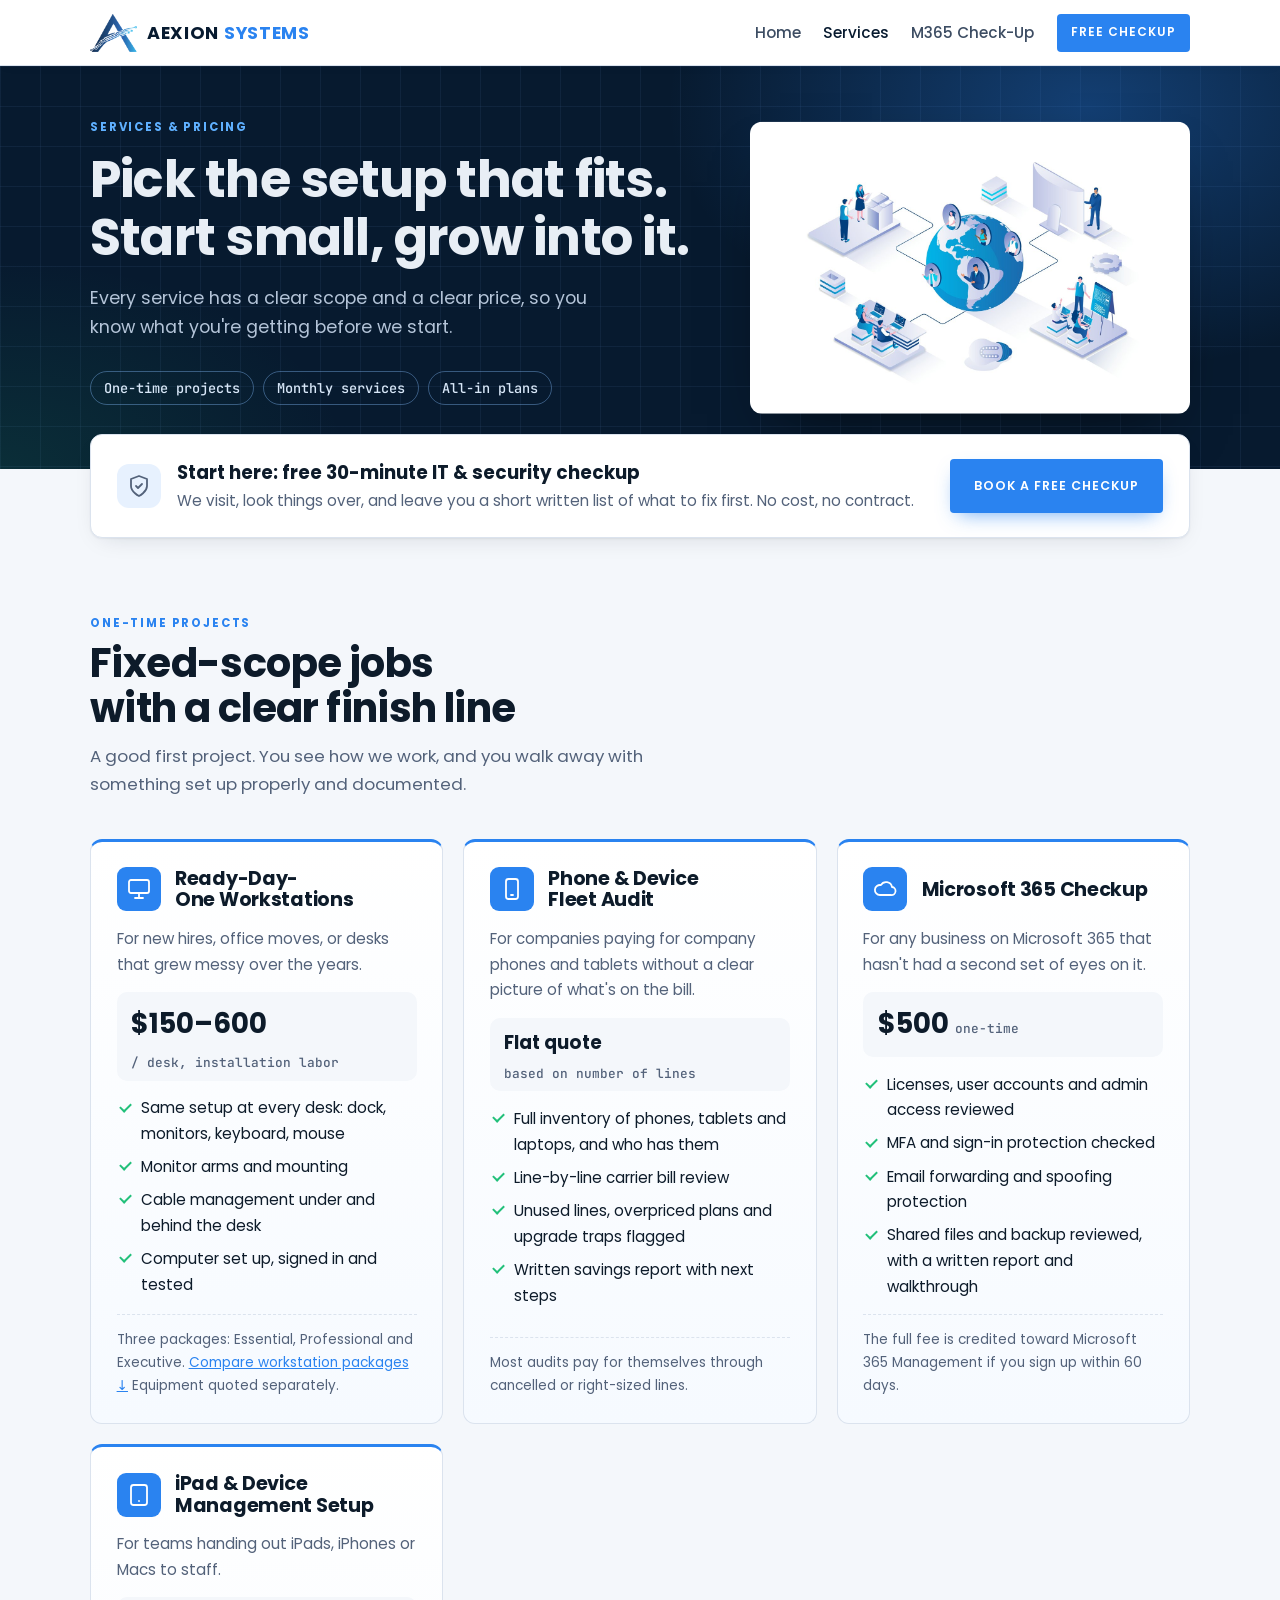
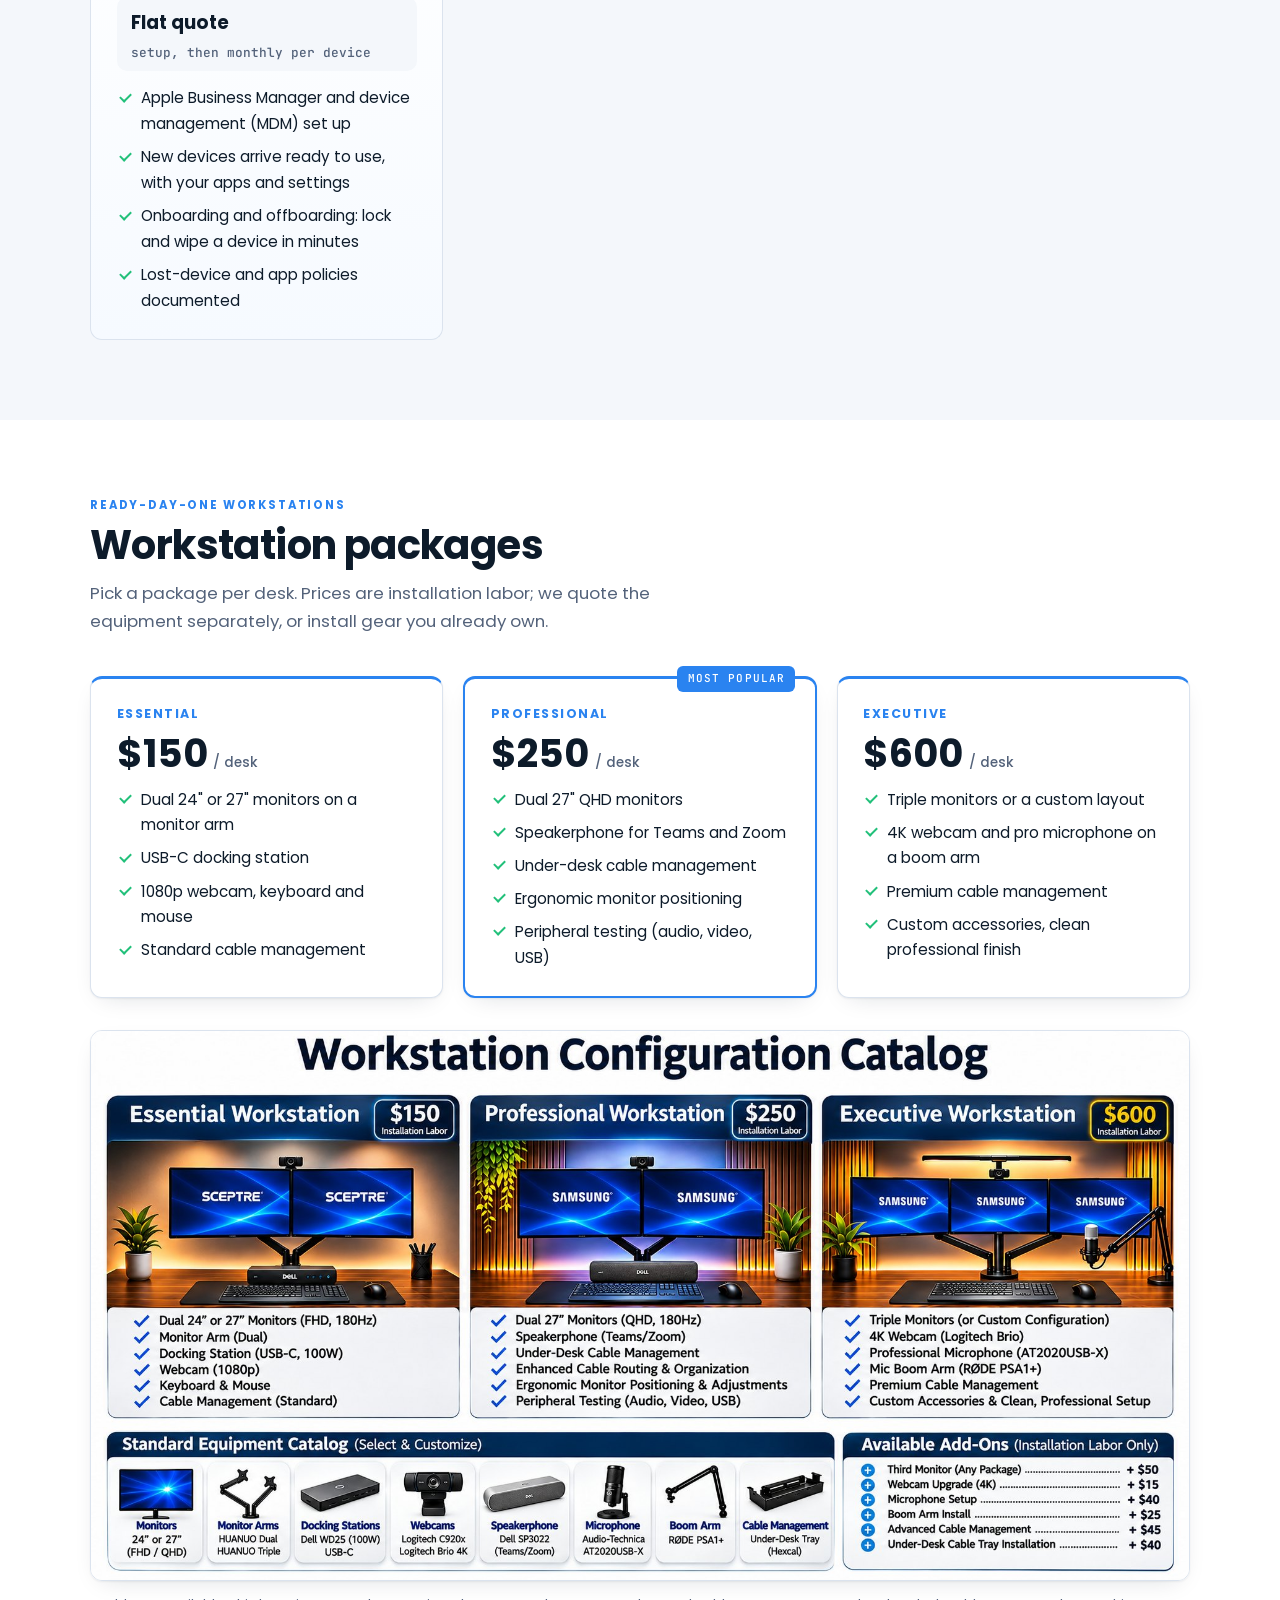
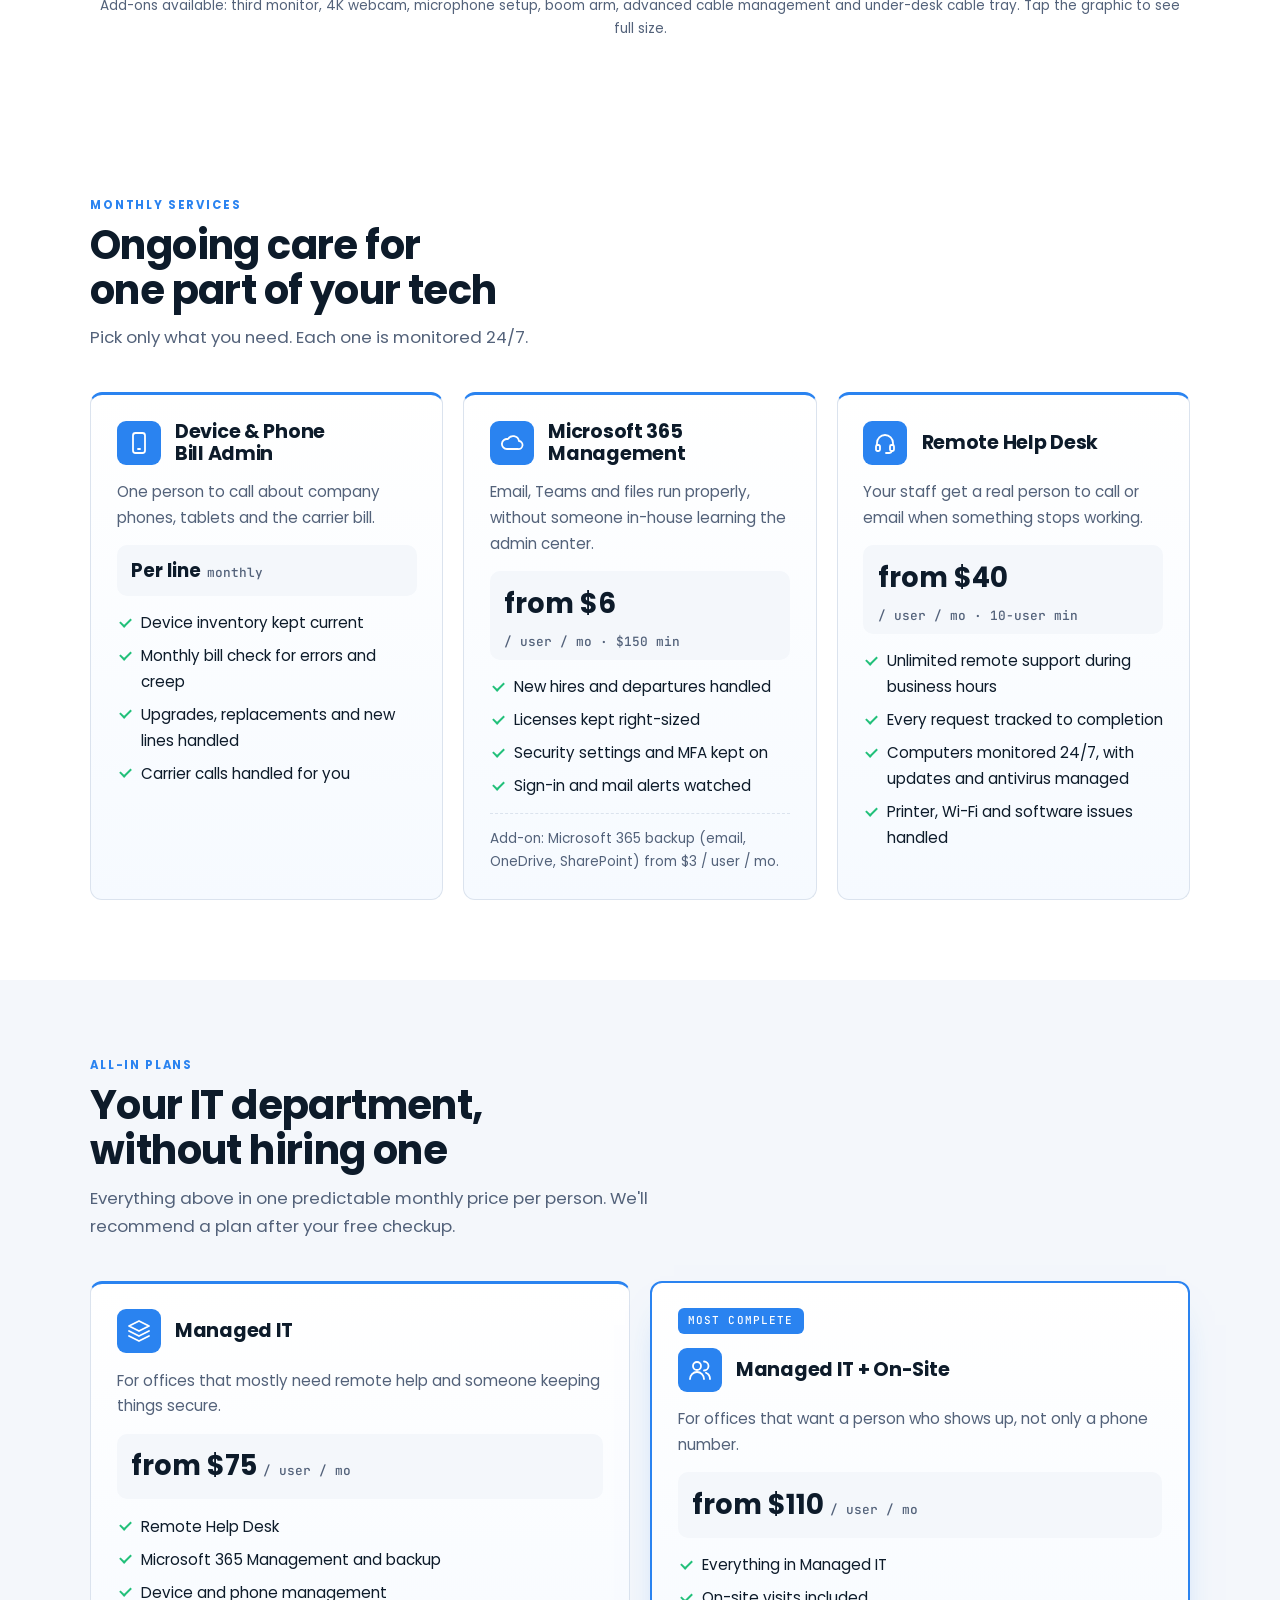
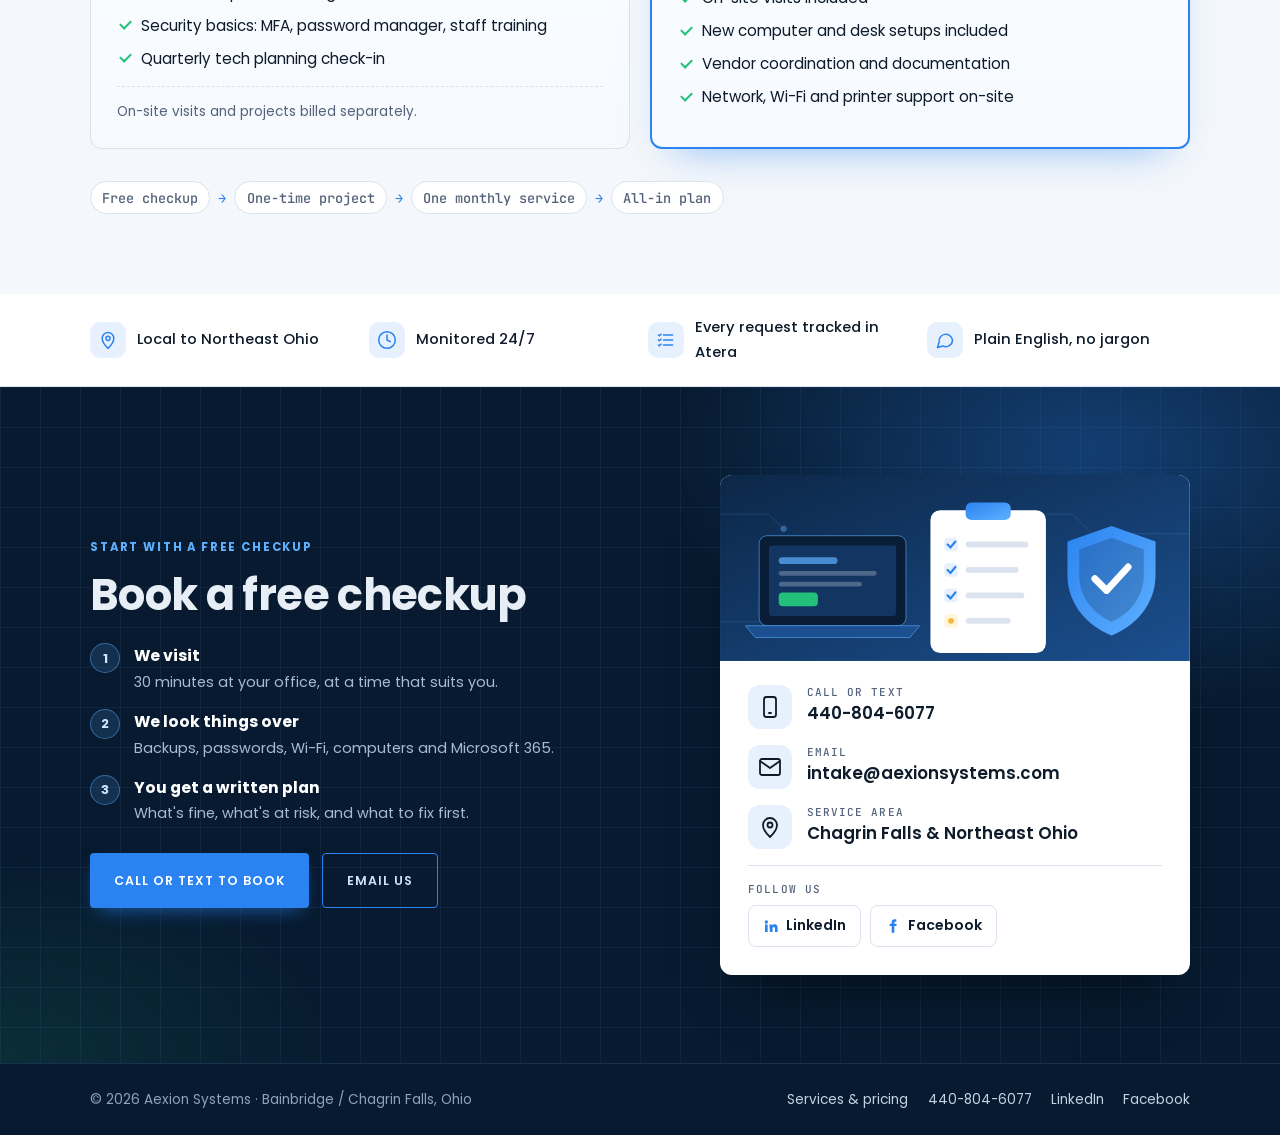
==== commit 11559f48: "Slim 'ways to work' band: two compact cards, no heading Co-Authored-By: Claude Opus 5.5 <noreply@ant" ====
--- a/services/index.html
+++ b/services/index.html
@@ -11,7 +11,7 @@
 <link rel="preconnect" href="https://fonts.googleapis.com">
 <link rel="preconnect" href="https://fonts.gstatic.com" crossorigin>
 <link rel="stylesheet" href="https://fonts.googleapis.com/css2?family=Poppins:wght@400;500;600;700&family=JetBrains+Mono:wght@500&display=swap">
-<link rel="stylesheet" href="/styles.css?v=202611230139">
+<link rel="stylesheet" href="/styles.css?v=202611230147">
 </head>
 <body>
 <header class="site-nav"><div class="wrap">
--- a/styles.css
+++ b/styles.css
@@ -327,32 +327,15 @@
 .browser-frame img{display:block;width:100%;height:auto}
 @media (max-width:900px){.tools-head{grid-template-columns:1fr;gap:1.5rem}}
 
-/* ===== v6: contact form ===== */
-.contact .wrap{align-items:start}
-.contact-lines.dark{padding:1.25rem 0 0;border-top:1px solid rgba(127,182,245,.2);grid-template-columns:1fr;gap:.9rem}
-.contact-lines.dark .line a,.contact-lines.dark .line span{color:#fff}
-.contact-lines.dark .line small{color:#9fb3cb}
-.contact-lines.dark .icon{background:rgba(95,176,255,.14);color:var(--blue-2)}
-.contact-lines.dark .socials{grid-column:1/-1;border-top:0;padding-top:0}
-.contact-lines.dark .socials small{color:#9fb3cb}
-.contact-lines.dark .social{color:#e8eef5;border-color:rgba(127,182,245,.35)}
-.contact-lines.dark .social:hover{background:rgba(95,176,255,.12)}
-.contact-lines.dark .social svg{fill:var(--blue-2)}
-
-.cform{padding:1.5rem 1.75rem 1.75rem;display:grid;gap:.9rem}
-.cform h3{font-size:1.25rem;color:var(--ink)}
-.cform .row2{display:grid;grid-template-columns:1fr 1fr;gap:.9rem}
-.cform label{display:grid;gap:.35rem;font-size:.82rem;font-weight:600;color:var(--ink)}
-.cform input,.cform select,.cform textarea{font:inherit;font-size:.95rem;font-weight:400;color:var(--ink);background:var(--bg);border:1px solid var(--line);border-radius:8px;padding:.65rem .8rem;width:100%;min-width:0}
-.cform input:focus,.cform select:focus,.cform textarea:focus{outline:none;border-color:var(--blue);box-shadow:0 0 0 3px rgba(42,131,240,.18);background:#fff}
-.cform textarea{resize:vertical}
-.cform .btn{justify-content:center;border:0;cursor:pointer;font-family:inherit}
-.cform .btn:disabled{opacity:.7;cursor:wait}
-.cform .hp{position:absolute;left:-9999px}
-.cform-status{font-size:.9rem;min-height:1.2em}
-.cform-status.ok{color:#178a57}.cform-status.err{color:#c4372d}
-@media (max-width:600px){.cform .row2,.contact-lines.dark{grid-template-columns:1fr}}
-.contact-lines .line{display:flex;gap:.8rem;align-items:center;min-width:0}
-.contact-lines .line small{display:block;font:500 11px var(--f-mono);letter-spacing:.1em;text-transform:uppercase}
-.contact-lines.dark .line a,.contact-lines.dark .line span:not(.icon){font-weight:600;text-decoration:none;font-size:.98rem;word-break:break-word}
-.contact-lines.dark .icon{width:40px;height:40px}
+/* ===== v7: slim "ways to work" band ===== */
+.ways-band{padding-block:2.5rem}
+.ways-slim{display:grid;grid-template-columns:1fr 1fr;gap:1.25rem}
+.way-slim{display:grid;gap:.35rem;padding:1.4rem 1.6rem;border-radius:var(--radius);border:1px solid rgba(127,182,245,.25);background:rgba(255,255,255,.04);text-decoration:none;color:#e8eef5;transition:border-color .2s,transform .2s}
+.way-slim:hover{border-color:var(--blue-2);transform:translateY(-2px)}
+.way-slim.hot{border-color:var(--blue);background:linear-gradient(180deg,rgba(42,131,240,.18),rgba(42,131,240,.04))}
+.way-slim .k{font:700 .7rem var(--f-body);letter-spacing:.14em;text-transform:uppercase;color:#9fb3cb}
+.way-slim strong{font:700 1.4rem/1.25 var(--f-display);color:#fff}
+.way-slim strong em{font-style:normal;color:var(--blue-2)}
+.way-slim .sub{color:#b4c4d8;font-size:.92rem}
+.way-slim .sub b{color:var(--blue-2)}
+@media (max-width:700px){.ways-slim{grid-template-columns:1fr}}
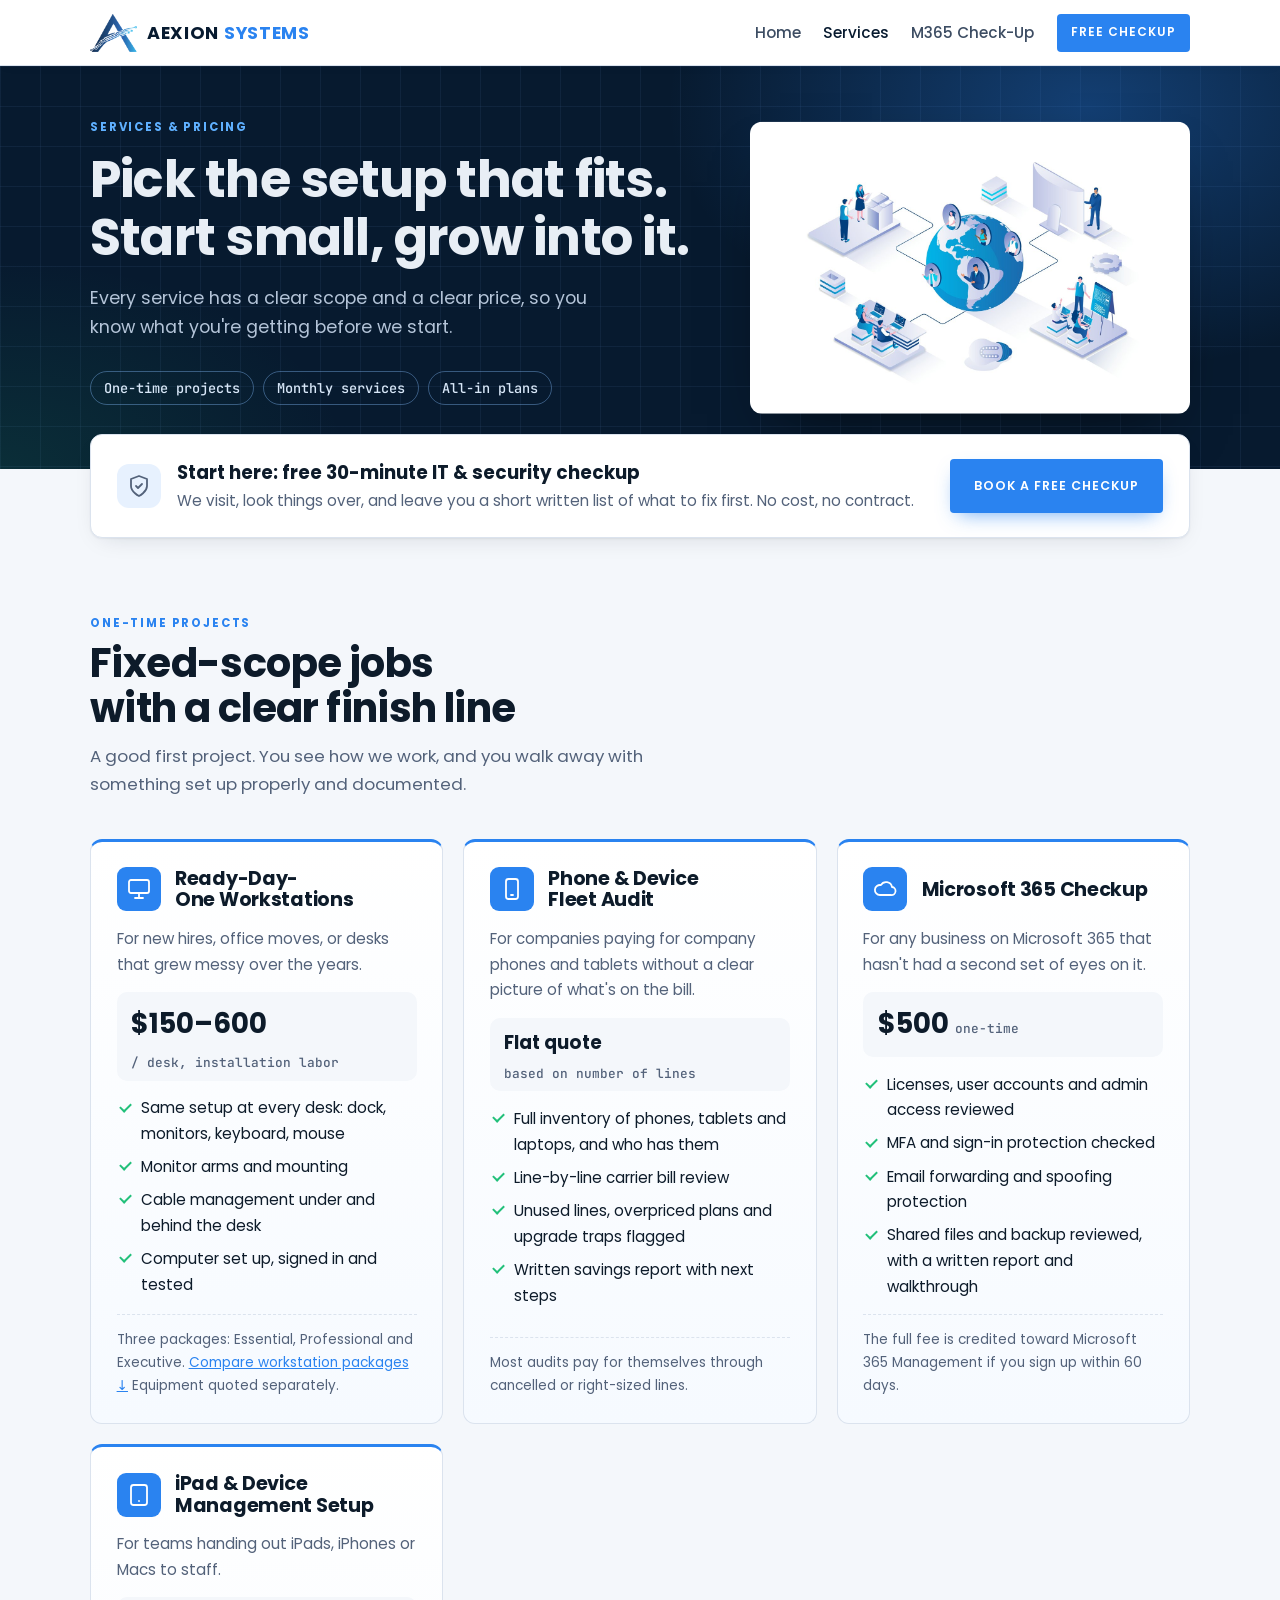
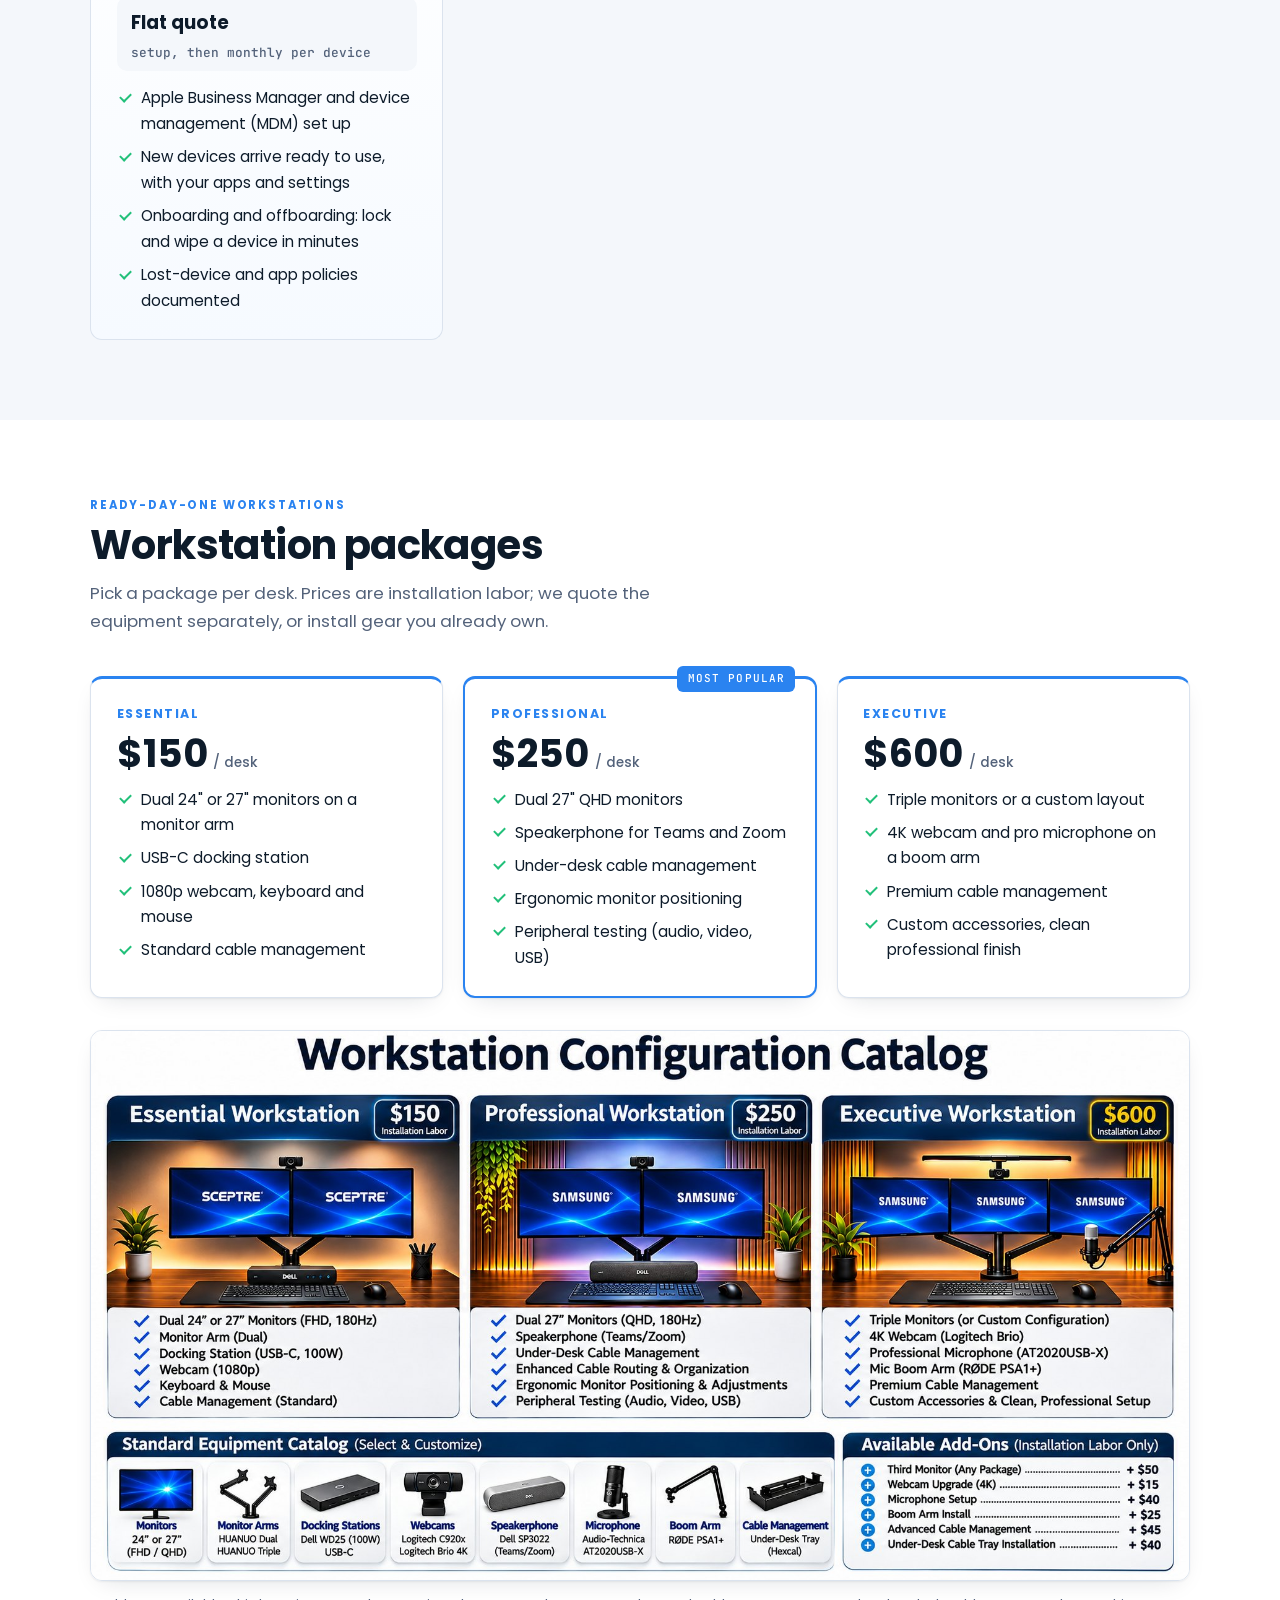
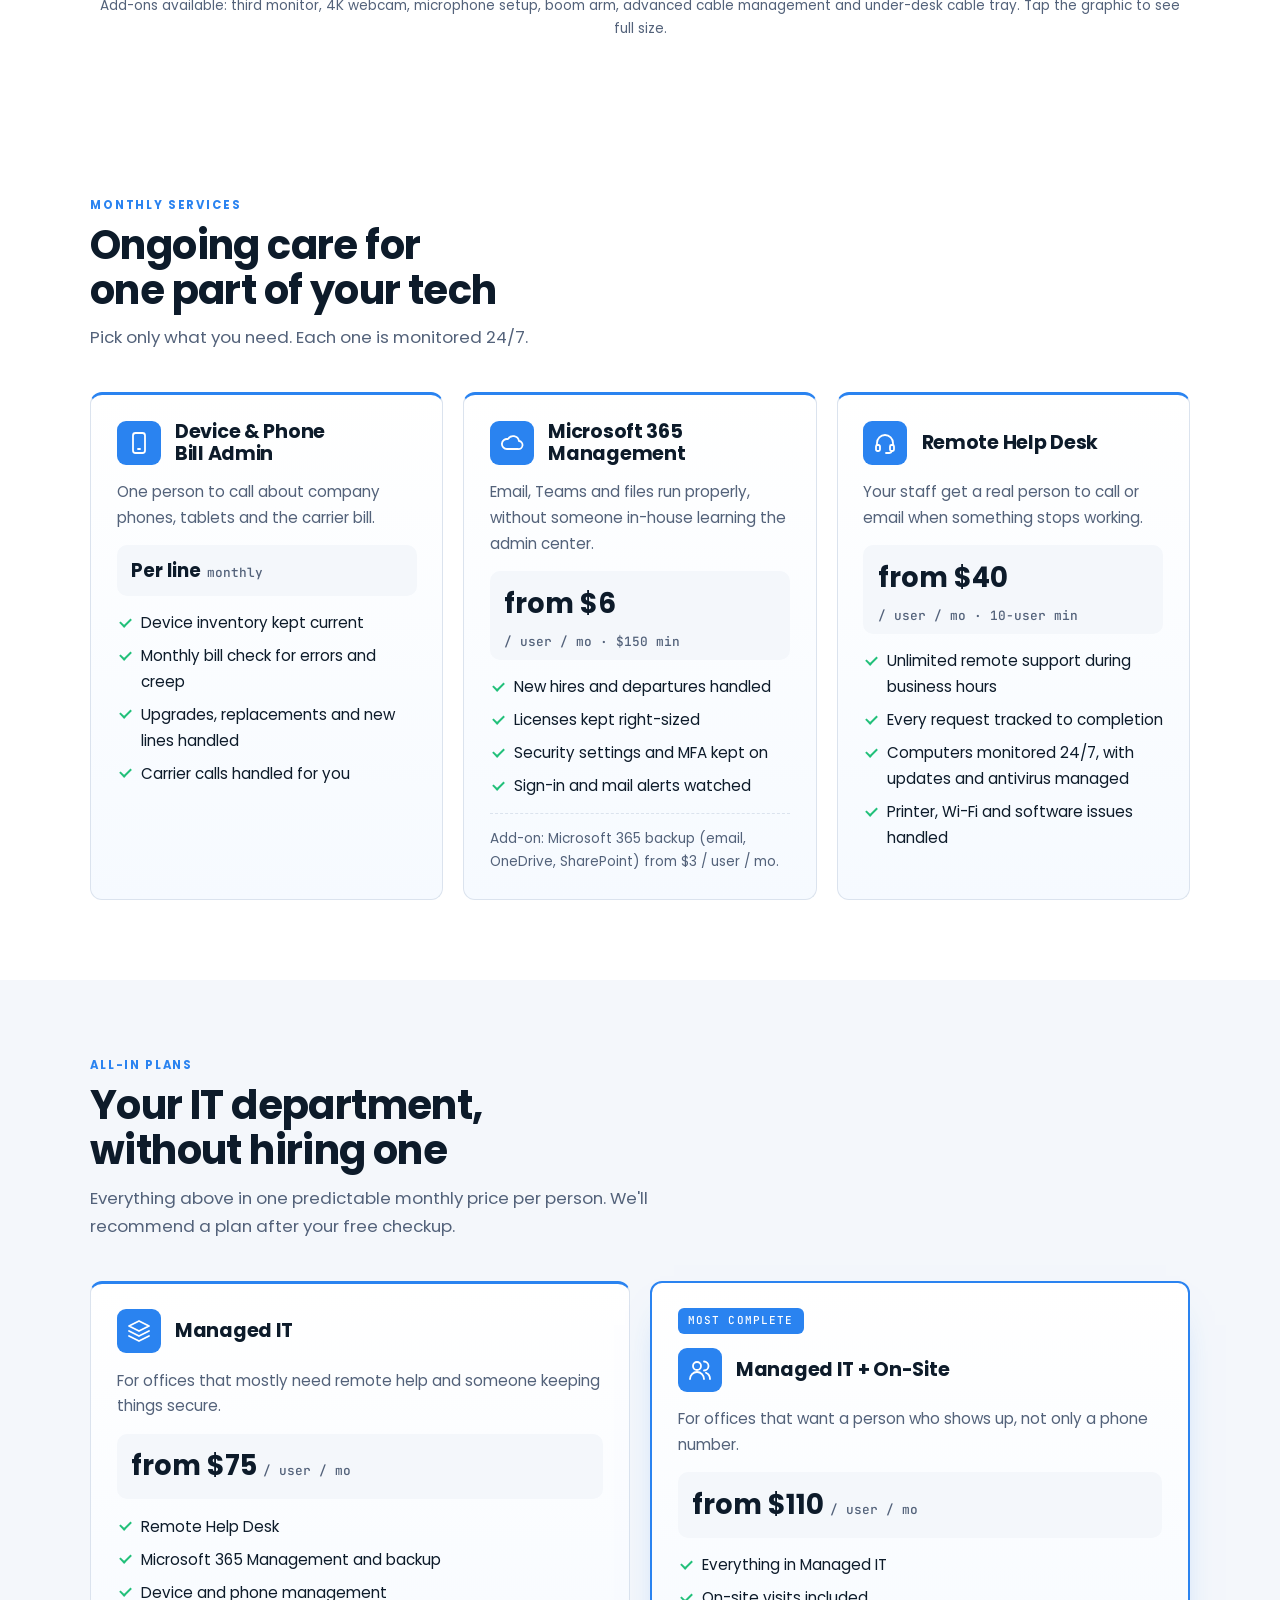
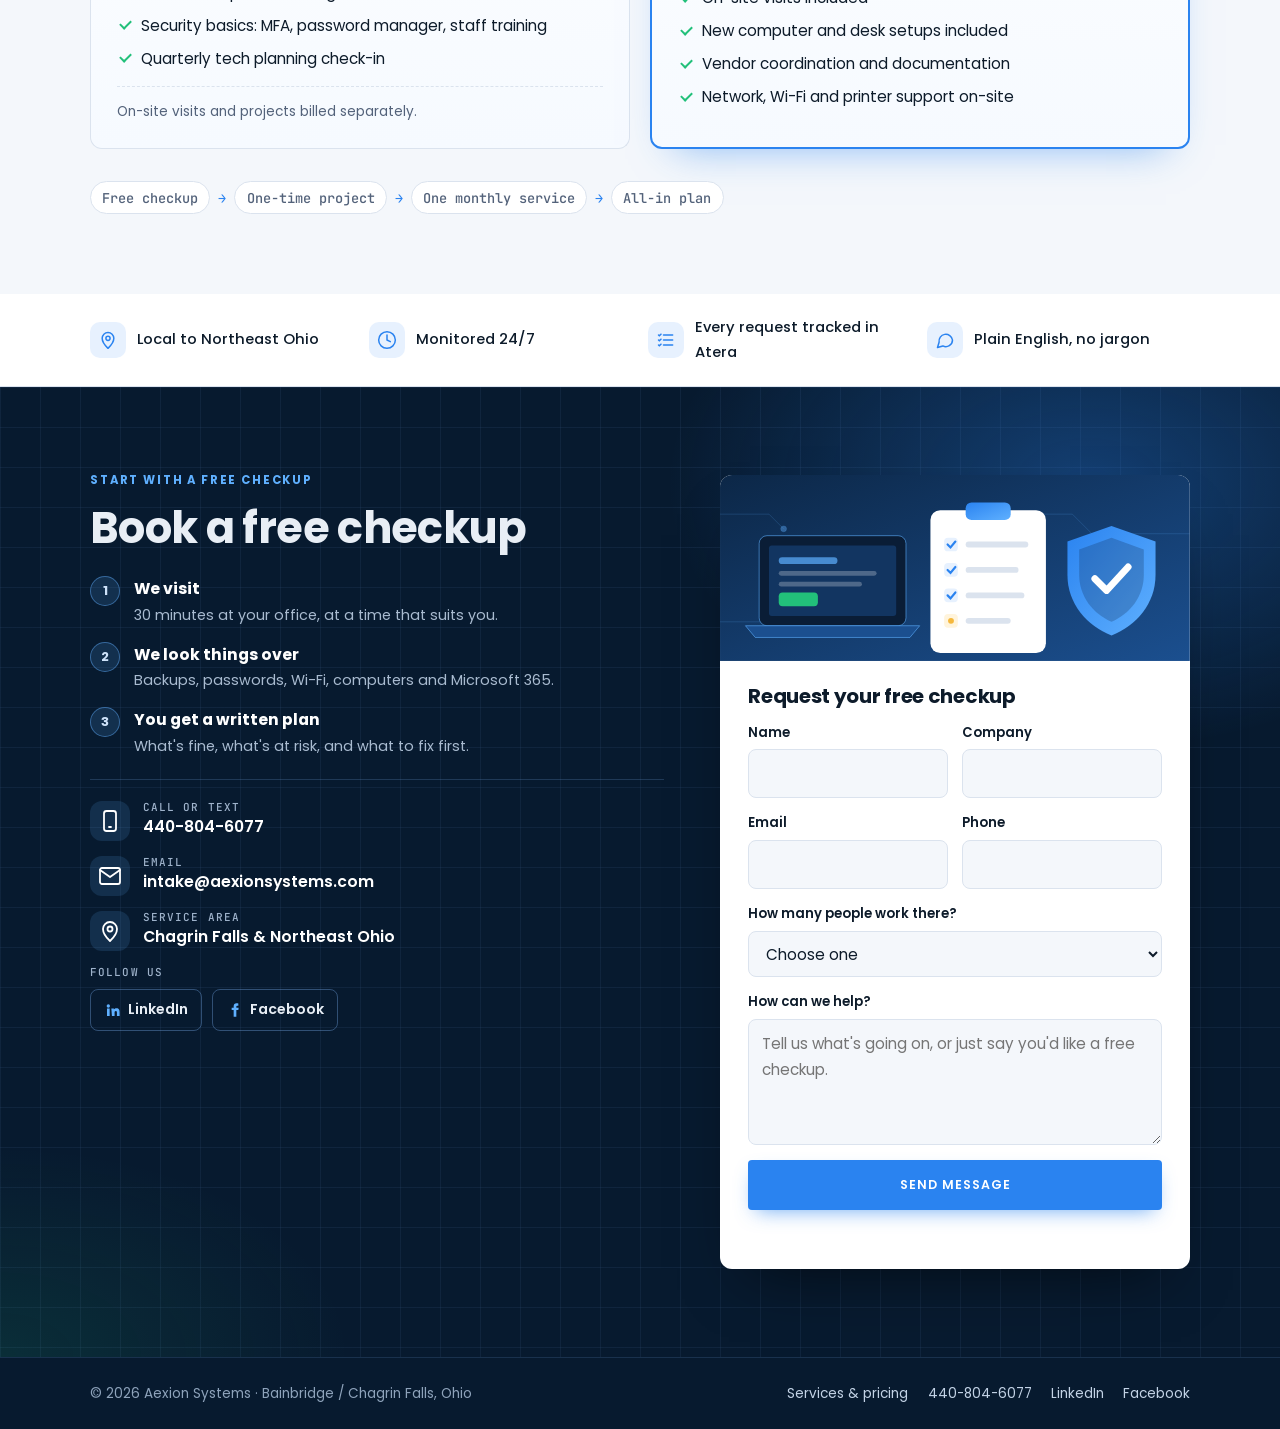
==== commit e370ba21: "Slim 'ways to work' band: two compact cards, no heading Co-Authored-By: Claude Opus 5.5 <noreply@ant" ====
--- a/services/index.html
+++ b/services/index.html
@@ -143,7 +143,15 @@
         <li><b>2</b><div><strong>We look things over</strong><span>Backups, passwords, Wi-Fi, computers and Microsoft 365.</span></div></li>
         <li><b>3</b><div><strong>You get a written plan</strong><span>What's fine, what's at risk, and what to fix first.</span></div></li>
       </ol>
-      <div class="actions"><a class="btn" href="tel:4408046077">Call or text to book</a><a class="btn ghost" href="mailto:intake@aexionsystems.com">Email us</a></div>
+      <div class="contact-lines dark">
+        <div class="line"><span class="icon"><svg viewBox="0 0 24 24" aria-hidden="true"><rect x="6" y="2" width="12" height="20" rx="2.5"/><path d="M11 18h2"/></svg></span><div><small>Call or text</small><a href="tel:4408046077">440-804-6077</a></div></div>
+        <div class="line"><span class="icon"><svg viewBox="0 0 24 24" aria-hidden="true"><rect x="2" y="4" width="20" height="16" rx="2"/><path d="m22 6-10 7L2 6"/></svg></span><div><small>Email</small><a href="mailto:intake@aexionsystems.com">intake@aexionsystems.com</a></div></div>
+        <div class="line"><span class="icon"><svg viewBox="0 0 24 24" aria-hidden="true"><path d="M12 22s7-6.5 7-12a7 7 0 0 0-14 0c0 5.5 7 12 7 12z"/><circle cx="12" cy="10" r="2.5"/></svg></span><div><small>Service area</small><span>Chagrin Falls &amp; Northeast Ohio</span></div></div>
+        <div class="socials"><small>Follow us</small>
+          <a class="social" href="https://www.linkedin.com/company/aexion-systems/" target="_blank" rel="noopener" aria-label="Aexion Systems on LinkedIn"><svg viewBox="0 0 24 24" aria-hidden="true"><path d="M4.98 3.5a2.5 2.5 0 1 1 0 5 2.5 2.5 0 0 1 0-5zM3 9.75h4V21H3zM9.5 9.75h3.8v1.6h.06c.53-1 1.83-2.05 3.77-2.05 4.03 0 4.77 2.65 4.77 6.1V21h-4v-4.9c0-1.17-.02-2.68-1.63-2.68-1.64 0-1.89 1.28-1.89 2.6V21h-4z"/></svg>LinkedIn</a>
+          <a class="social" href="https://www.facebook.com/profile.php?id=61595586290706" target="_blank" rel="noopener" aria-label="Aexion Systems on Facebook"><svg viewBox="0 0 24 24" aria-hidden="true"><path d="M14 8.5V6.8c0-.8.5-1.3 1.4-1.3H17V2.2C16.6 2.1 15.4 2 14.2 2 11.6 2 10 3.6 10 6.4v2.1H7v3.6h3V22h4v-9.9h3l.5-3.6z"/></svg>Facebook</a>
+        </div>
+      </div>
     </div>
     <div class="contact-card">
       <svg class="contact-art" viewBox="0 0 480 190" role="img" aria-label="Illustration of an IT checkup: a checklist, a laptop and a shield">
@@ -188,20 +196,43 @@
           <path d="m28 54 12 12 22-24" stroke="#ffffff" stroke-width="7" fill="none" stroke-linecap="round" stroke-linejoin="round"/>
         </g>
       </svg>
-      <div class="contact-lines">
-        <div class="line"><span class="icon"><svg viewBox="0 0 24 24" aria-hidden="true"><rect x="6" y="2" width="12" height="20" rx="2.5"/><path d="M11 18h2"/></svg></span><div><small>Call or text</small><a href="tel:4408046077">440-804-6077</a></div></div>
-        <div class="line"><span class="icon"><svg viewBox="0 0 24 24" aria-hidden="true"><rect x="2" y="4" width="20" height="16" rx="2"/><path d="m22 6-10 7L2 6"/></svg></span><div><small>Email</small><a href="mailto:intake@aexionsystems.com">intake@aexionsystems.com</a></div></div>
-        <div class="line"><span class="icon"><svg viewBox="0 0 24 24" aria-hidden="true"><path d="M12 22s7-6.5 7-12a7 7 0 0 0-14 0c0 5.5 7 12 7 12z"/><circle cx="12" cy="10" r="2.5"/></svg></span><div><small>Service area</small><span>Chagrin Falls &amp; Northeast Ohio</span></div></div>
-        <div class="socials"><small>Follow us</small>
-          <a class="social" href="https://www.linkedin.com/company/aexion-systems/" target="_blank" rel="noopener" aria-label="Aexion Systems on LinkedIn"><svg viewBox="0 0 24 24" aria-hidden="true"><path d="M4.98 3.5a2.5 2.5 0 1 1 0 5 2.5 2.5 0 0 1 0-5zM3 9.75h4V21H3zM9.5 9.75h3.8v1.6h.06c.53-1 1.83-2.05 3.77-2.05 4.03 0 4.77 2.65 4.77 6.1V21h-4v-4.9c0-1.17-.02-2.68-1.63-2.68-1.64 0-1.89 1.28-1.89 2.6V21h-4z"/></svg>LinkedIn</a>
-          <a class="social" href="https://www.facebook.com/profile.php?id=61595586290706" target="_blank" rel="noopener" aria-label="Aexion Systems on Facebook"><svg viewBox="0 0 24 24" aria-hidden="true"><path d="M14 8.5V6.8c0-.8.5-1.3 1.4-1.3H17V2.2C16.6 2.1 15.4 2 14.2 2 11.6 2 10 3.6 10 6.4v2.1H7v3.6h3V22h4v-9.9h3l.5-3.6z"/></svg>Facebook</a>
+      <!-- ================= CONTACT FORM. Sends to your email through Web3Forms (free). Put your Web3Forms access key in the "access_key" field below. ================= -->
+      <form class="cform" id="contact-form" action="https://api.web3forms.com/submit" method="POST" novalidate>
+        <input type="hidden" name="access_key" value="YOUR_WEB3FORMS_ACCESS_KEY">
+        <input type="hidden" name="subject" value="New website inquiry - Aexion Systems">
+        <input type="hidden" name="from_name" value="aexionsystems.com">
+        <input type="checkbox" name="botcheck" class="hp" tabindex="-1" autocomplete="off" aria-hidden="true">
+        <h3>Request your free checkup</h3>
+        <div class="row2">
+          <label>Name<input id="cf-name" name="name" required autocomplete="name"></label>
+          <label>Company<input id="cf-company" name="company" autocomplete="organization"></label>
         </div>
-      </div>
+        <div class="row2">
+          <label>Email<input id="cf-email" name="email" type="email" required autocomplete="email"></label>
+          <label>Phone<input id="cf-phone" name="phone" type="tel" autocomplete="tel"></label>
+        </div>
+        <label>How many people work there?
+          <select id="cf-size" name="team_size"><option value="">Choose one</option><option>1–9</option><option>10–25</option><option>26–50</option><option>51–75</option><option>75+</option></select>
+        </label>
+        <label>How can we help?<textarea id="cf-msg" name="message" rows="4" required placeholder="Tell us what's going on, or just say you'd like a free checkup."></textarea></label>
+        <button class="btn" type="submit">Send message</button>
+        <p class="cform-status" role="status" aria-live="polite"></p>
+      </form>
     </div>
   </div>
 </section>
 </main>
 <footer><div class="wrap"><span>© 2026 Aexion Systems · Bainbridge / Chagrin Falls, Ohio</span><span class="foot-links"><a href="/services/">Services &amp; pricing</a><a href="tel:4408046077">440-804-6077</a><a href="https://www.linkedin.com/company/aexion-systems/" target="_blank" rel="noopener">LinkedIn</a><a href="https://www.facebook.com/profile.php?id=61595586290706" target="_blank" rel="noopener">Facebook</a></span></div></footer>
+<script>
+(function(){var f=document.getElementById('contact-form');if(!f)return;var st=f.querySelector('.cform-status'),btn=f.querySelector('button');
+f.addEventListener('submit',function(e){e.preventDefault();
+if(!f.checkValidity()){st.textContent='Please fill in your name, email and a short message.';st.className='cform-status err';f.reportValidity();return;}
+btn.disabled=true;btn.textContent='Sending…';st.textContent='';
+fetch(f.action,{method:'POST',headers:{'Accept':'application/json'},body:new FormData(f)}).then(function(r){return r.json()}).then(function(d){
+if(d.success){f.reset();st.textContent="Thanks! Your message was sent. We'll get back to you within one business day.";st.className='cform-status ok';}
+else{throw new Error(d.message||'failed')}}).catch(function(){st.textContent='Sorry, that didn\'t go through. Please call or text 440-804-6077 or email intake@aexionsystems.com.';st.className='cform-status err';})
+.finally(function(){btn.disabled=false;btn.textContent='Send message';});});})();
+</script>
 
 </body>
 </html>
--- a/styles.css
+++ b/styles.css
@@ -327,6 +327,36 @@
 .browser-frame img{display:block;width:100%;height:auto}
 @media (max-width:900px){.tools-head{grid-template-columns:1fr;gap:1.5rem}}
 
+/* ===== v6: contact form ===== */
+.contact .wrap{align-items:start}
+.contact-lines.dark{padding:1.25rem 0 0;border-top:1px solid rgba(127,182,245,.2);grid-template-columns:1fr;gap:.9rem}
+.contact-lines.dark .line a,.contact-lines.dark .line span{color:#fff}
+.contact-lines.dark .line small{color:#9fb3cb}
+.contact-lines.dark .icon{background:rgba(95,176,255,.14);color:var(--blue-2)}
+.contact-lines.dark .socials{grid-column:1/-1;border-top:0;padding-top:0}
+.contact-lines.dark .socials small{color:#9fb3cb}
+.contact-lines.dark .social{color:#e8eef5;border-color:rgba(127,182,245,.35)}
+.contact-lines.dark .social:hover{background:rgba(95,176,255,.12)}
+.contact-lines.dark .social svg{fill:var(--blue-2)}
+
+.cform{padding:1.5rem 1.75rem 1.75rem;display:grid;gap:.9rem}
+.cform h3{font-size:1.25rem;color:var(--ink)}
+.cform .row2{display:grid;grid-template-columns:1fr 1fr;gap:.9rem}
+.cform label{display:grid;gap:.35rem;font-size:.82rem;font-weight:600;color:var(--ink)}
+.cform input,.cform select,.cform textarea{font:inherit;font-size:.95rem;font-weight:400;color:var(--ink);background:var(--bg);border:1px solid var(--line);border-radius:8px;padding:.65rem .8rem;width:100%;min-width:0}
+.cform input:focus,.cform select:focus,.cform textarea:focus{outline:none;border-color:var(--blue);box-shadow:0 0 0 3px rgba(42,131,240,.18);background:#fff}
+.cform textarea{resize:vertical}
+.cform .btn{justify-content:center;border:0;cursor:pointer;font-family:inherit}
+.cform .btn:disabled{opacity:.7;cursor:wait}
+.cform .hp{position:absolute;left:-9999px}
+.cform-status{font-size:.9rem;min-height:1.2em}
+.cform-status.ok{color:#178a57}.cform-status.err{color:#c4372d}
+@media (max-width:600px){.cform .row2,.contact-lines.dark{grid-template-columns:1fr}}
+.contact-lines .line{display:flex;gap:.8rem;align-items:center;min-width:0}
+.contact-lines .line small{display:block;font:500 11px var(--f-mono);letter-spacing:.1em;text-transform:uppercase}
+.contact-lines.dark .line a,.contact-lines.dark .line span:not(.icon){font-weight:600;text-decoration:none;font-size:.98rem;word-break:break-word}
+.contact-lines.dark .icon{width:40px;height:40px}
+
 /* ===== v7: slim "ways to work" band ===== */
 .ways-band{padding-block:2.5rem}
 .ways-slim{display:grid;grid-template-columns:1fr 1fr;gap:1.25rem}
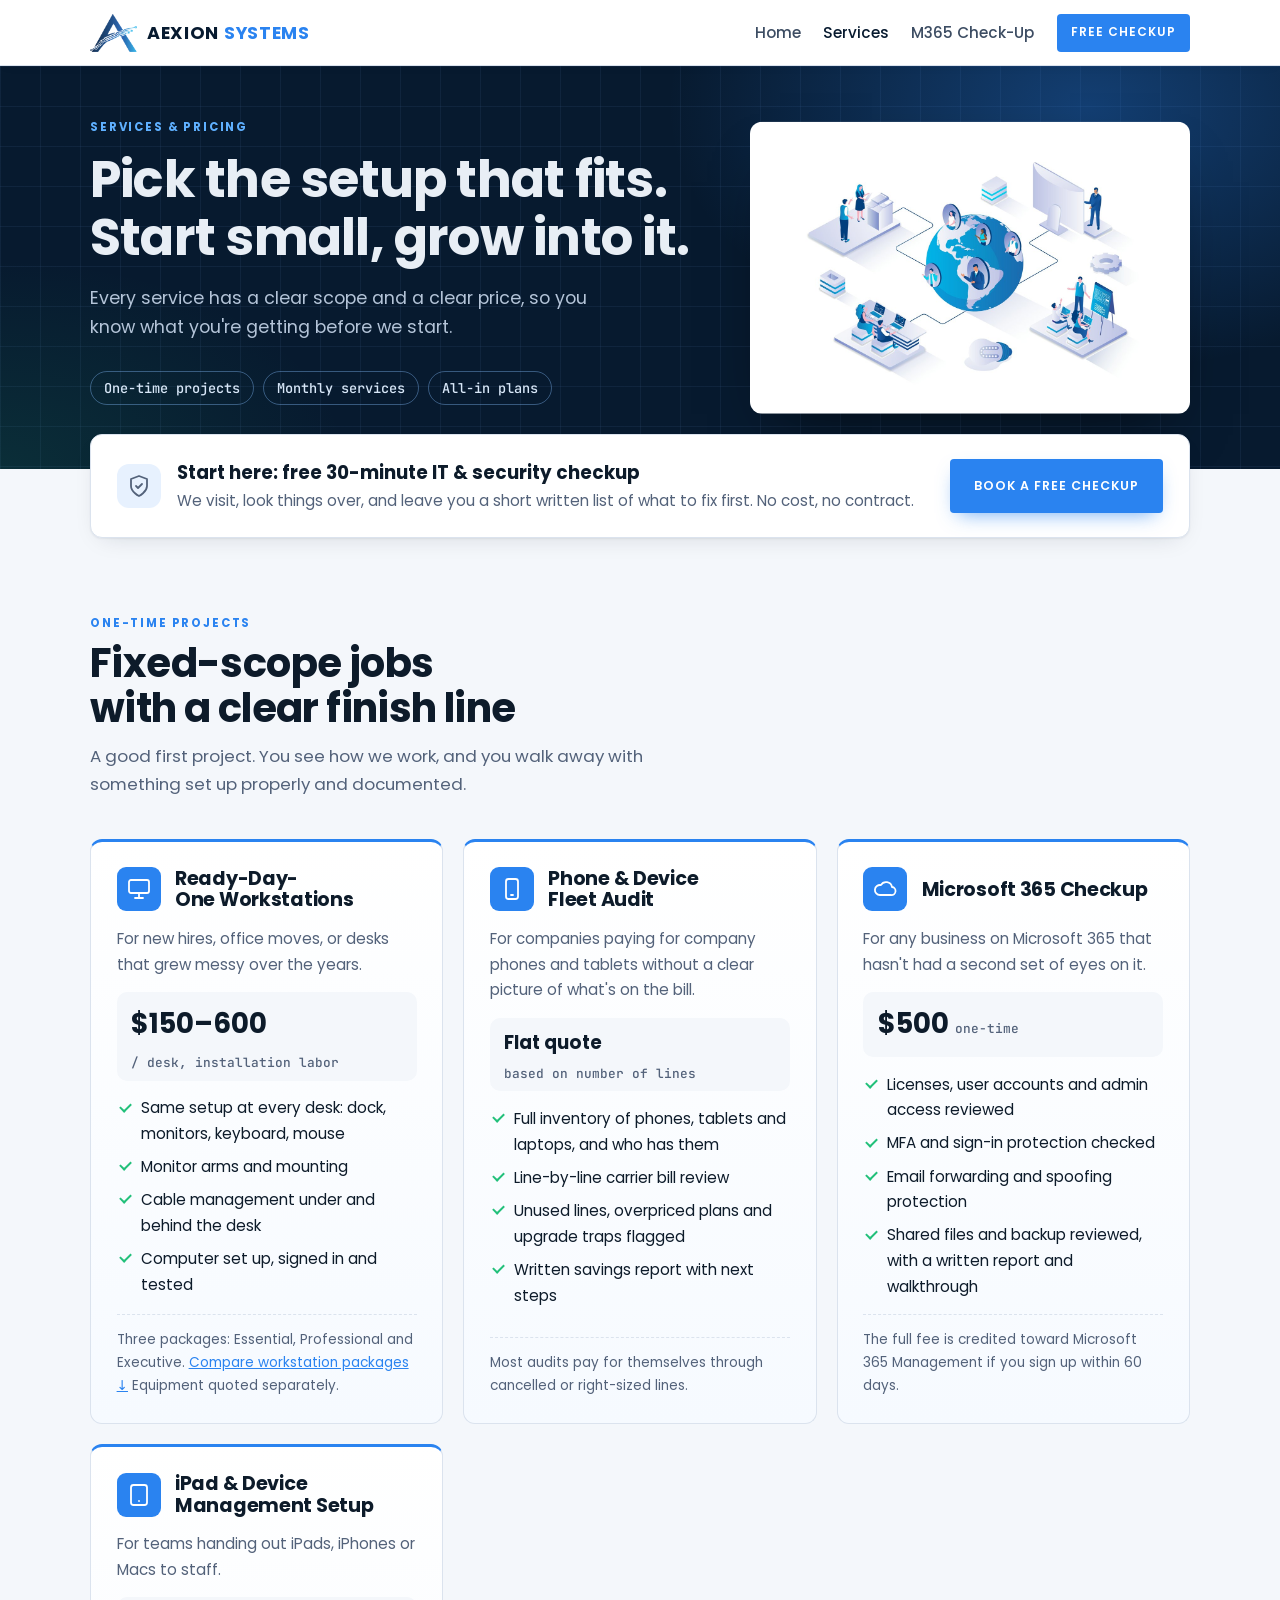
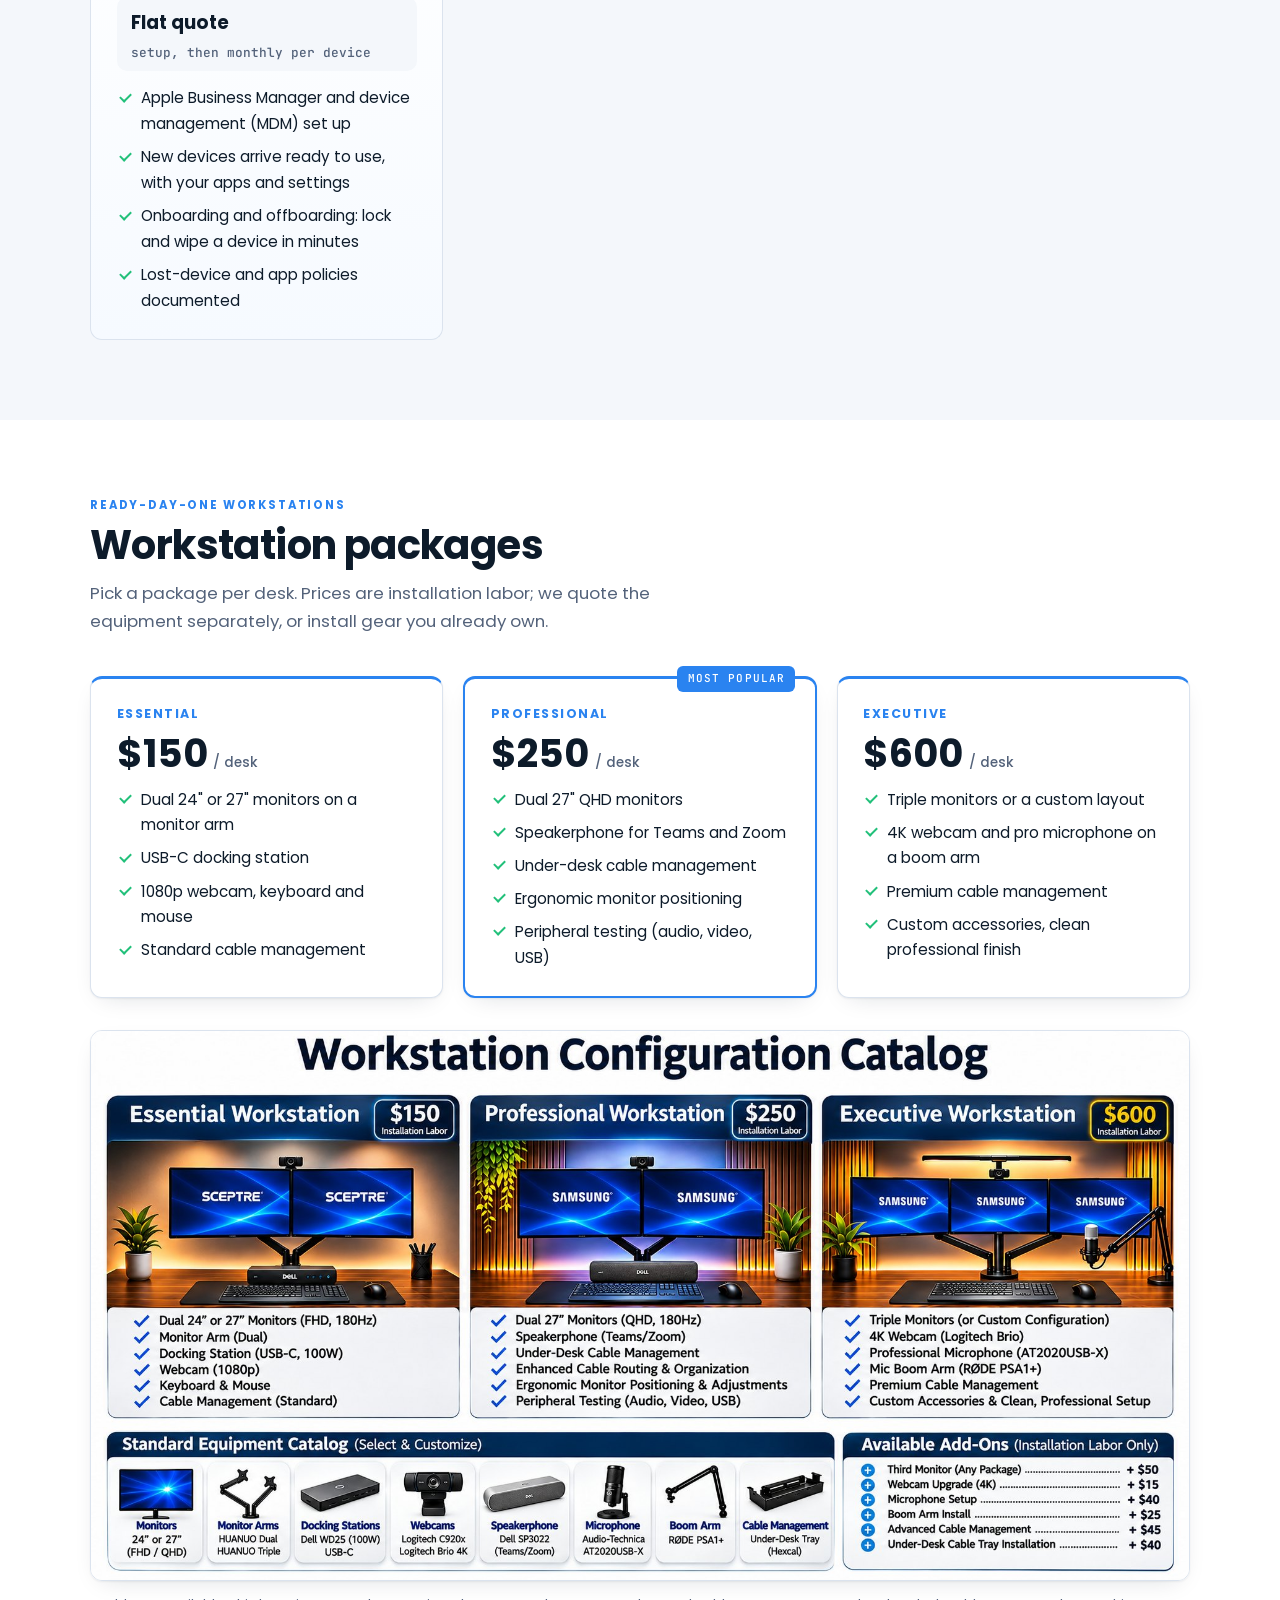
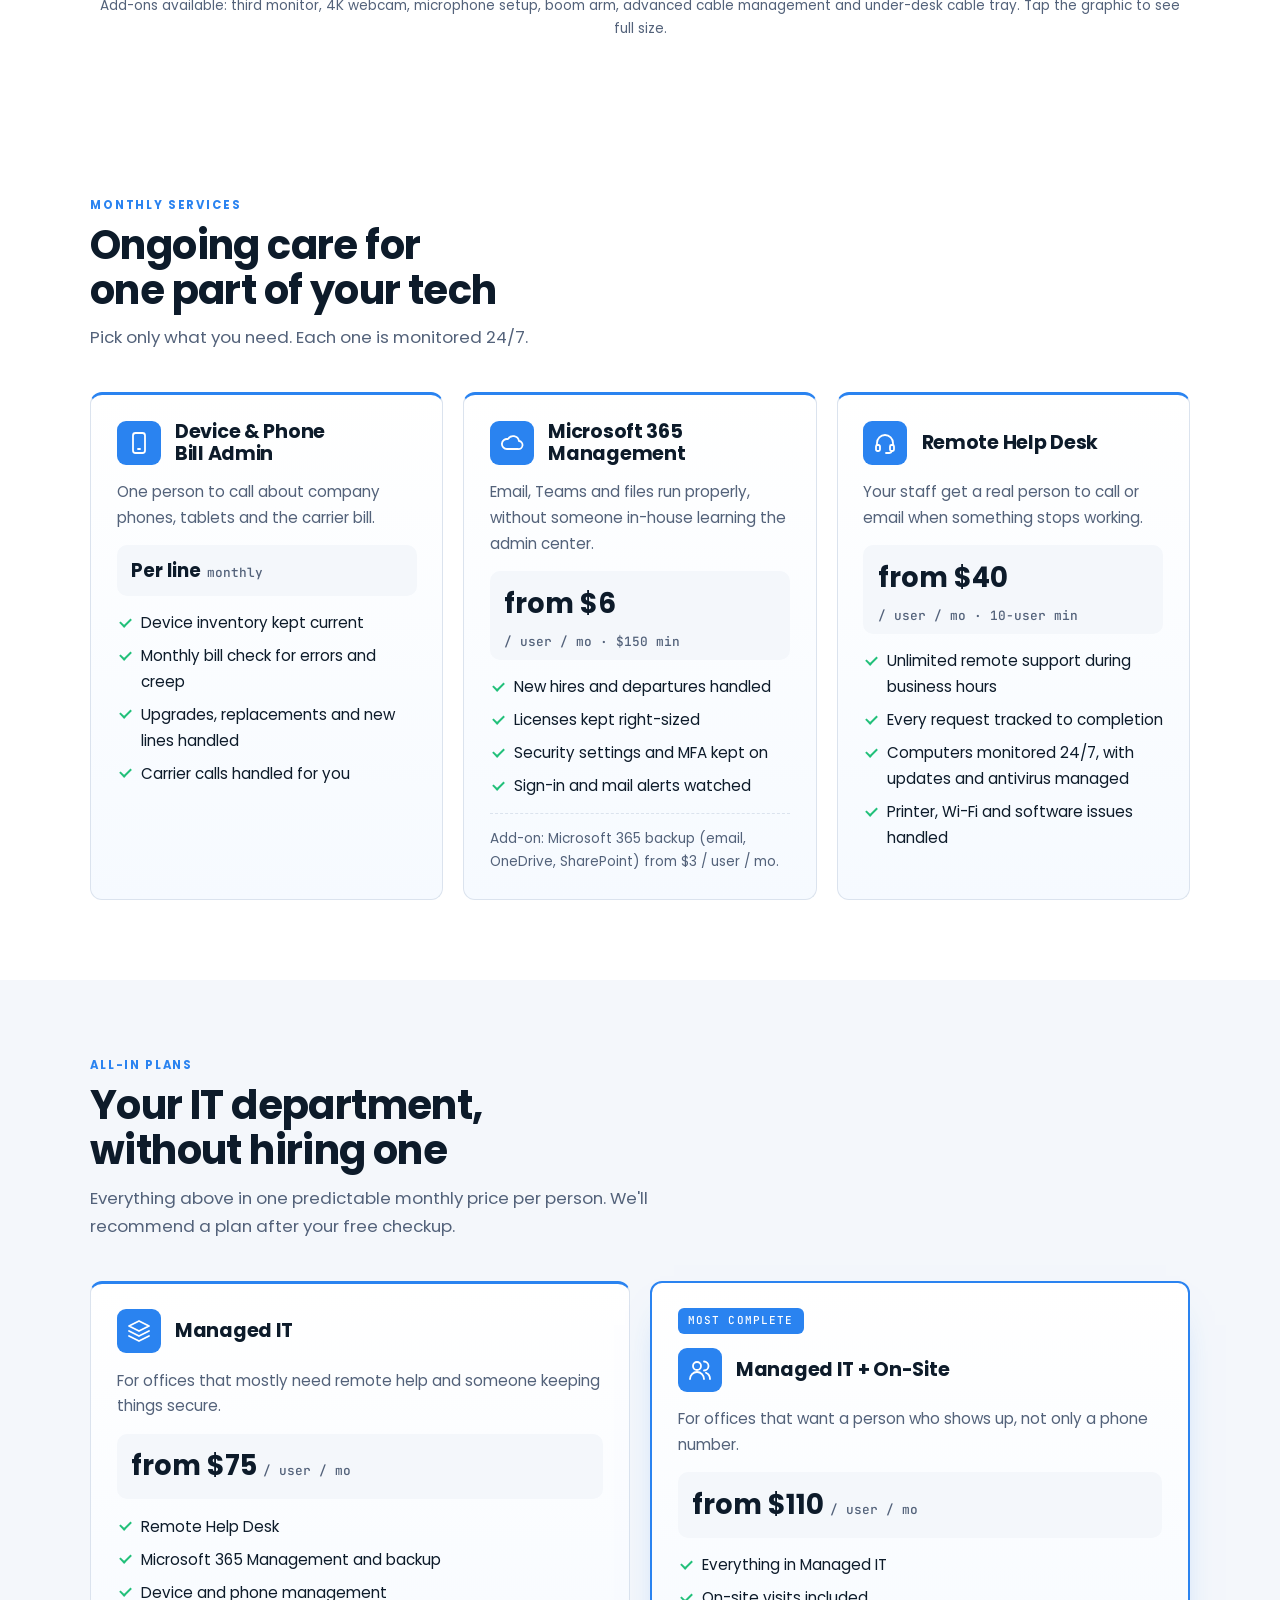
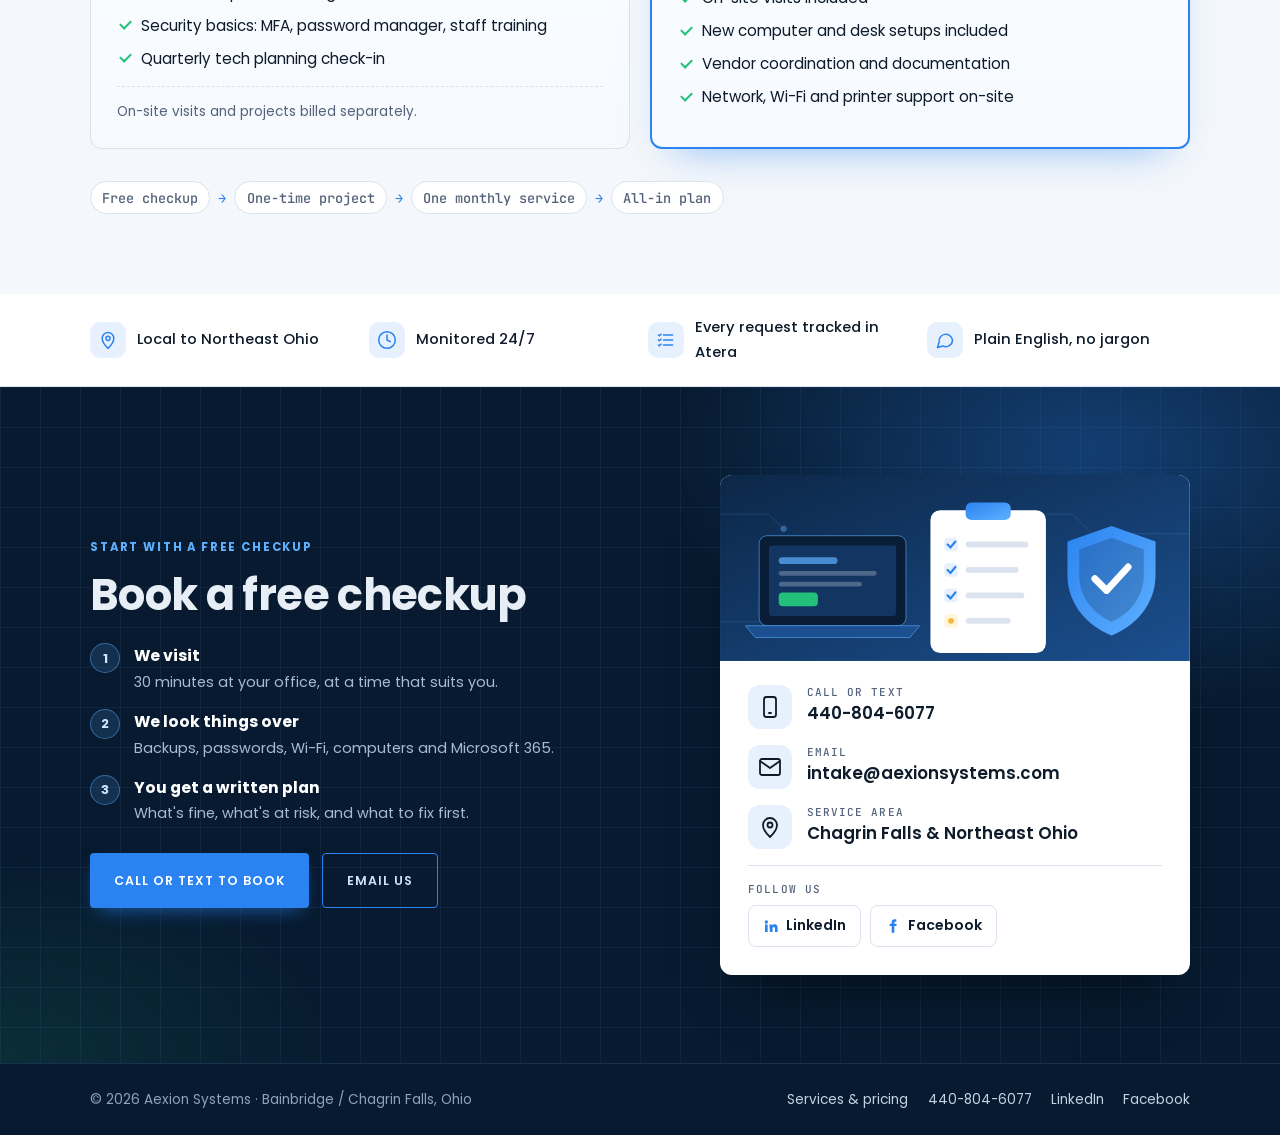
==== commit 73b8040d: "Bold price cards in place of the slim band Co-Authored-By: Claude Opus 5.5 <noreply@anthropic.com> C" ====
--- a/services/index.html
+++ b/services/index.html
@@ -11,7 +11,7 @@
 <link rel="preconnect" href="https://fonts.googleapis.com">
 <link rel="preconnect" href="https://fonts.gstatic.com" crossorigin>
 <link rel="stylesheet" href="https://fonts.googleapis.com/css2?family=Poppins:wght@400;500;600;700&family=JetBrains+Mono:wght@500&display=swap">
-<link rel="stylesheet" href="/styles.css?v=202611230147">
+<link rel="stylesheet" href="/styles.css?v=202611230159">
 </head>
 <body>
 <header class="site-nav"><div class="wrap">
@@ -143,15 +143,7 @@
         <li><b>2</b><div><strong>We look things over</strong><span>Backups, passwords, Wi-Fi, computers and Microsoft 365.</span></div></li>
         <li><b>3</b><div><strong>You get a written plan</strong><span>What's fine, what's at risk, and what to fix first.</span></div></li>
       </ol>
-      <div class="contact-lines dark">
-        <div class="line"><span class="icon"><svg viewBox="0 0 24 24" aria-hidden="true"><rect x="6" y="2" width="12" height="20" rx="2.5"/><path d="M11 18h2"/></svg></span><div><small>Call or text</small><a href="tel:4408046077">440-804-6077</a></div></div>
-        <div class="line"><span class="icon"><svg viewBox="0 0 24 24" aria-hidden="true"><rect x="2" y="4" width="20" height="16" rx="2"/><path d="m22 6-10 7L2 6"/></svg></span><div><small>Email</small><a href="mailto:intake@aexionsystems.com">intake@aexionsystems.com</a></div></div>
-        <div class="line"><span class="icon"><svg viewBox="0 0 24 24" aria-hidden="true"><path d="M12 22s7-6.5 7-12a7 7 0 0 0-14 0c0 5.5 7 12 7 12z"/><circle cx="12" cy="10" r="2.5"/></svg></span><div><small>Service area</small><span>Chagrin Falls &amp; Northeast Ohio</span></div></div>
-        <div class="socials"><small>Follow us</small>
-          <a class="social" href="https://www.linkedin.com/company/aexion-systems/" target="_blank" rel="noopener" aria-label="Aexion Systems on LinkedIn"><svg viewBox="0 0 24 24" aria-hidden="true"><path d="M4.98 3.5a2.5 2.5 0 1 1 0 5 2.5 2.5 0 0 1 0-5zM3 9.75h4V21H3zM9.5 9.75h3.8v1.6h.06c.53-1 1.83-2.05 3.77-2.05 4.03 0 4.77 2.65 4.77 6.1V21h-4v-4.9c0-1.17-.02-2.68-1.63-2.68-1.64 0-1.89 1.28-1.89 2.6V21h-4z"/></svg>LinkedIn</a>
-          <a class="social" href="https://www.facebook.com/profile.php?id=61595586290706" target="_blank" rel="noopener" aria-label="Aexion Systems on Facebook"><svg viewBox="0 0 24 24" aria-hidden="true"><path d="M14 8.5V6.8c0-.8.5-1.3 1.4-1.3H17V2.2C16.6 2.1 15.4 2 14.2 2 11.6 2 10 3.6 10 6.4v2.1H7v3.6h3V22h4v-9.9h3l.5-3.6z"/></svg>Facebook</a>
-        </div>
-      </div>
+      <div class="actions"><a class="btn" href="tel:4408046077">Call or text to book</a><a class="btn ghost" href="mailto:intake@aexionsystems.com">Email us</a></div>
     </div>
     <div class="contact-card">
       <svg class="contact-art" viewBox="0 0 480 190" role="img" aria-label="Illustration of an IT checkup: a checklist, a laptop and a shield">
@@ -196,43 +188,20 @@
           <path d="m28 54 12 12 22-24" stroke="#ffffff" stroke-width="7" fill="none" stroke-linecap="round" stroke-linejoin="round"/>
         </g>
       </svg>
-      <!-- ================= CONTACT FORM. Sends to your email through Web3Forms (free). Put your Web3Forms access key in the "access_key" field below. ================= -->
-      <form class="cform" id="contact-form" action="https://api.web3forms.com/submit" method="POST" novalidate>
-        <input type="hidden" name="access_key" value="YOUR_WEB3FORMS_ACCESS_KEY">
-        <input type="hidden" name="subject" value="New website inquiry - Aexion Systems">
-        <input type="hidden" name="from_name" value="aexionsystems.com">
-        <input type="checkbox" name="botcheck" class="hp" tabindex="-1" autocomplete="off" aria-hidden="true">
-        <h3>Request your free checkup</h3>
-        <div class="row2">
-          <label>Name<input id="cf-name" name="name" required autocomplete="name"></label>
-          <label>Company<input id="cf-company" name="company" autocomplete="organization"></label>
+      <div class="contact-lines">
+        <div class="line"><span class="icon"><svg viewBox="0 0 24 24" aria-hidden="true"><rect x="6" y="2" width="12" height="20" rx="2.5"/><path d="M11 18h2"/></svg></span><div><small>Call or text</small><a href="tel:4408046077">440-804-6077</a></div></div>
+        <div class="line"><span class="icon"><svg viewBox="0 0 24 24" aria-hidden="true"><rect x="2" y="4" width="20" height="16" rx="2"/><path d="m22 6-10 7L2 6"/></svg></span><div><small>Email</small><a href="mailto:intake@aexionsystems.com">intake@aexionsystems.com</a></div></div>
+        <div class="line"><span class="icon"><svg viewBox="0 0 24 24" aria-hidden="true"><path d="M12 22s7-6.5 7-12a7 7 0 0 0-14 0c0 5.5 7 12 7 12z"/><circle cx="12" cy="10" r="2.5"/></svg></span><div><small>Service area</small><span>Chagrin Falls &amp; Northeast Ohio</span></div></div>
+        <div class="socials"><small>Follow us</small>
+          <a class="social" href="https://www.linkedin.com/company/aexion-systems/" target="_blank" rel="noopener" aria-label="Aexion Systems on LinkedIn"><svg viewBox="0 0 24 24" aria-hidden="true"><path d="M4.98 3.5a2.5 2.5 0 1 1 0 5 2.5 2.5 0 0 1 0-5zM3 9.75h4V21H3zM9.5 9.75h3.8v1.6h.06c.53-1 1.83-2.05 3.77-2.05 4.03 0 4.77 2.65 4.77 6.1V21h-4v-4.9c0-1.17-.02-2.68-1.63-2.68-1.64 0-1.89 1.28-1.89 2.6V21h-4z"/></svg>LinkedIn</a>
+          <a class="social" href="https://www.facebook.com/profile.php?id=61595586290706" target="_blank" rel="noopener" aria-label="Aexion Systems on Facebook"><svg viewBox="0 0 24 24" aria-hidden="true"><path d="M14 8.5V6.8c0-.8.5-1.3 1.4-1.3H17V2.2C16.6 2.1 15.4 2 14.2 2 11.6 2 10 3.6 10 6.4v2.1H7v3.6h3V22h4v-9.9h3l.5-3.6z"/></svg>Facebook</a>
         </div>
-        <div class="row2">
-          <label>Email<input id="cf-email" name="email" type="email" required autocomplete="email"></label>
-          <label>Phone<input id="cf-phone" name="phone" type="tel" autocomplete="tel"></label>
-        </div>
-        <label>How many people work there?
-          <select id="cf-size" name="team_size"><option value="">Choose one</option><option>1–9</option><option>10–25</option><option>26–50</option><option>51–75</option><option>75+</option></select>
-        </label>
-        <label>How can we help?<textarea id="cf-msg" name="message" rows="4" required placeholder="Tell us what's going on, or just say you'd like a free checkup."></textarea></label>
-        <button class="btn" type="submit">Send message</button>
-        <p class="cform-status" role="status" aria-live="polite"></p>
-      </form>
+      </div>
     </div>
   </div>
 </section>
 </main>
 <footer><div class="wrap"><span>© 2026 Aexion Systems · Bainbridge / Chagrin Falls, Ohio</span><span class="foot-links"><a href="/services/">Services &amp; pricing</a><a href="tel:4408046077">440-804-6077</a><a href="https://www.linkedin.com/company/aexion-systems/" target="_blank" rel="noopener">LinkedIn</a><a href="https://www.facebook.com/profile.php?id=61595586290706" target="_blank" rel="noopener">Facebook</a></span></div></footer>
-<script>
-(function(){var f=document.getElementById('contact-form');if(!f)return;var st=f.querySelector('.cform-status'),btn=f.querySelector('button');
-f.addEventListener('submit',function(e){e.preventDefault();
-if(!f.checkValidity()){st.textContent='Please fill in your name, email and a short message.';st.className='cform-status err';f.reportValidity();return;}
-btn.disabled=true;btn.textContent='Sending…';st.textContent='';
-fetch(f.action,{method:'POST',headers:{'Accept':'application/json'},body:new FormData(f)}).then(function(r){return r.json()}).then(function(d){
-if(d.success){f.reset();st.textContent="Thanks! Your message was sent. We'll get back to you within one business day.";st.className='cform-status ok';}
-else{throw new Error(d.message||'failed')}}).catch(function(){st.textContent='Sorry, that didn\'t go through. Please call or text 440-804-6077 or email intake@aexionsystems.com.';st.className='cform-status err';})
-.finally(function(){btn.disabled=false;btn.textContent='Send message';});});})();
-</script>
 
 </body>
 </html>
--- a/styles.css
+++ b/styles.css
@@ -327,36 +327,6 @@
 .browser-frame img{display:block;width:100%;height:auto}
 @media (max-width:900px){.tools-head{grid-template-columns:1fr;gap:1.5rem}}
 
-/* ===== v6: contact form ===== */
-.contact .wrap{align-items:start}
-.contact-lines.dark{padding:1.25rem 0 0;border-top:1px solid rgba(127,182,245,.2);grid-template-columns:1fr;gap:.9rem}
-.contact-lines.dark .line a,.contact-lines.dark .line span{color:#fff}
-.contact-lines.dark .line small{color:#9fb3cb}
-.contact-lines.dark .icon{background:rgba(95,176,255,.14);color:var(--blue-2)}
-.contact-lines.dark .socials{grid-column:1/-1;border-top:0;padding-top:0}
-.contact-lines.dark .socials small{color:#9fb3cb}
-.contact-lines.dark .social{color:#e8eef5;border-color:rgba(127,182,245,.35)}
-.contact-lines.dark .social:hover{background:rgba(95,176,255,.12)}
-.contact-lines.dark .social svg{fill:var(--blue-2)}
-
-.cform{padding:1.5rem 1.75rem 1.75rem;display:grid;gap:.9rem}
-.cform h3{font-size:1.25rem;color:var(--ink)}
-.cform .row2{display:grid;grid-template-columns:1fr 1fr;gap:.9rem}
-.cform label{display:grid;gap:.35rem;font-size:.82rem;font-weight:600;color:var(--ink)}
-.cform input,.cform select,.cform textarea{font:inherit;font-size:.95rem;font-weight:400;color:var(--ink);background:var(--bg);border:1px solid var(--line);border-radius:8px;padding:.65rem .8rem;width:100%;min-width:0}
-.cform input:focus,.cform select:focus,.cform textarea:focus{outline:none;border-color:var(--blue);box-shadow:0 0 0 3px rgba(42,131,240,.18);background:#fff}
-.cform textarea{resize:vertical}
-.cform .btn{justify-content:center;border:0;cursor:pointer;font-family:inherit}
-.cform .btn:disabled{opacity:.7;cursor:wait}
-.cform .hp{position:absolute;left:-9999px}
-.cform-status{font-size:.9rem;min-height:1.2em}
-.cform-status.ok{color:#178a57}.cform-status.err{color:#c4372d}
-@media (max-width:600px){.cform .row2,.contact-lines.dark{grid-template-columns:1fr}}
-.contact-lines .line{display:flex;gap:.8rem;align-items:center;min-width:0}
-.contact-lines .line small{display:block;font:500 11px var(--f-mono);letter-spacing:.1em;text-transform:uppercase}
-.contact-lines.dark .line a,.contact-lines.dark .line span:not(.icon){font-weight:600;text-decoration:none;font-size:.98rem;word-break:break-word}
-.contact-lines.dark .icon{width:40px;height:40px}
-
 /* ===== v7: slim "ways to work" band ===== */
 .ways-band{padding-block:2.5rem}
 .ways-slim{display:grid;grid-template-columns:1fr 1fr;gap:1.25rem}
@@ -369,3 +339,19 @@
 .way-slim .sub{color:#b4c4d8;font-size:.92rem}
 .way-slim .sub b{color:var(--blue-2)}
 @media (max-width:700px){.ways-slim{grid-template-columns:1fr}}
+
+/* ===== v8: bold price cards ===== */
+.price-band{padding-block:3.5rem;background:var(--surface)}
+.pcards{display:grid;grid-template-columns:1fr 1fr;gap:1.5rem}
+.pc{border:1px solid var(--line);border-radius:16px;padding:2rem;display:grid;gap:.6rem;align-content:start;background:linear-gradient(180deg,#fff,#f4f8ff);box-shadow:var(--shadow)}
+.pc.hot{background:var(--navy);border-color:var(--navy);color:#e8eef5}
+.pc .k{font:700 .72rem var(--f-body);letter-spacing:.14em;text-transform:uppercase;color:var(--blue)}
+.pc.hot .k{color:var(--blue-2)}
+.pc .big{font:700 clamp(2.8rem,6vw,3.6rem)/1 var(--f-display);color:var(--ink);display:flex;flex-wrap:wrap;align-items:baseline;gap:.2rem .4rem}
+.pc.hot .big{color:#fff}
+.pc .big small{font:500 1rem var(--f-body);color:var(--muted)}
+.pc.hot .big small{color:#9fb3cb}
+.pc p{color:var(--muted)}
+.pc.hot p{color:#b4c4d8}
+.pc .btn{justify-self:start;margin-top:.6rem}
+@media (max-width:700px){.pcards{grid-template-columns:1fr}}
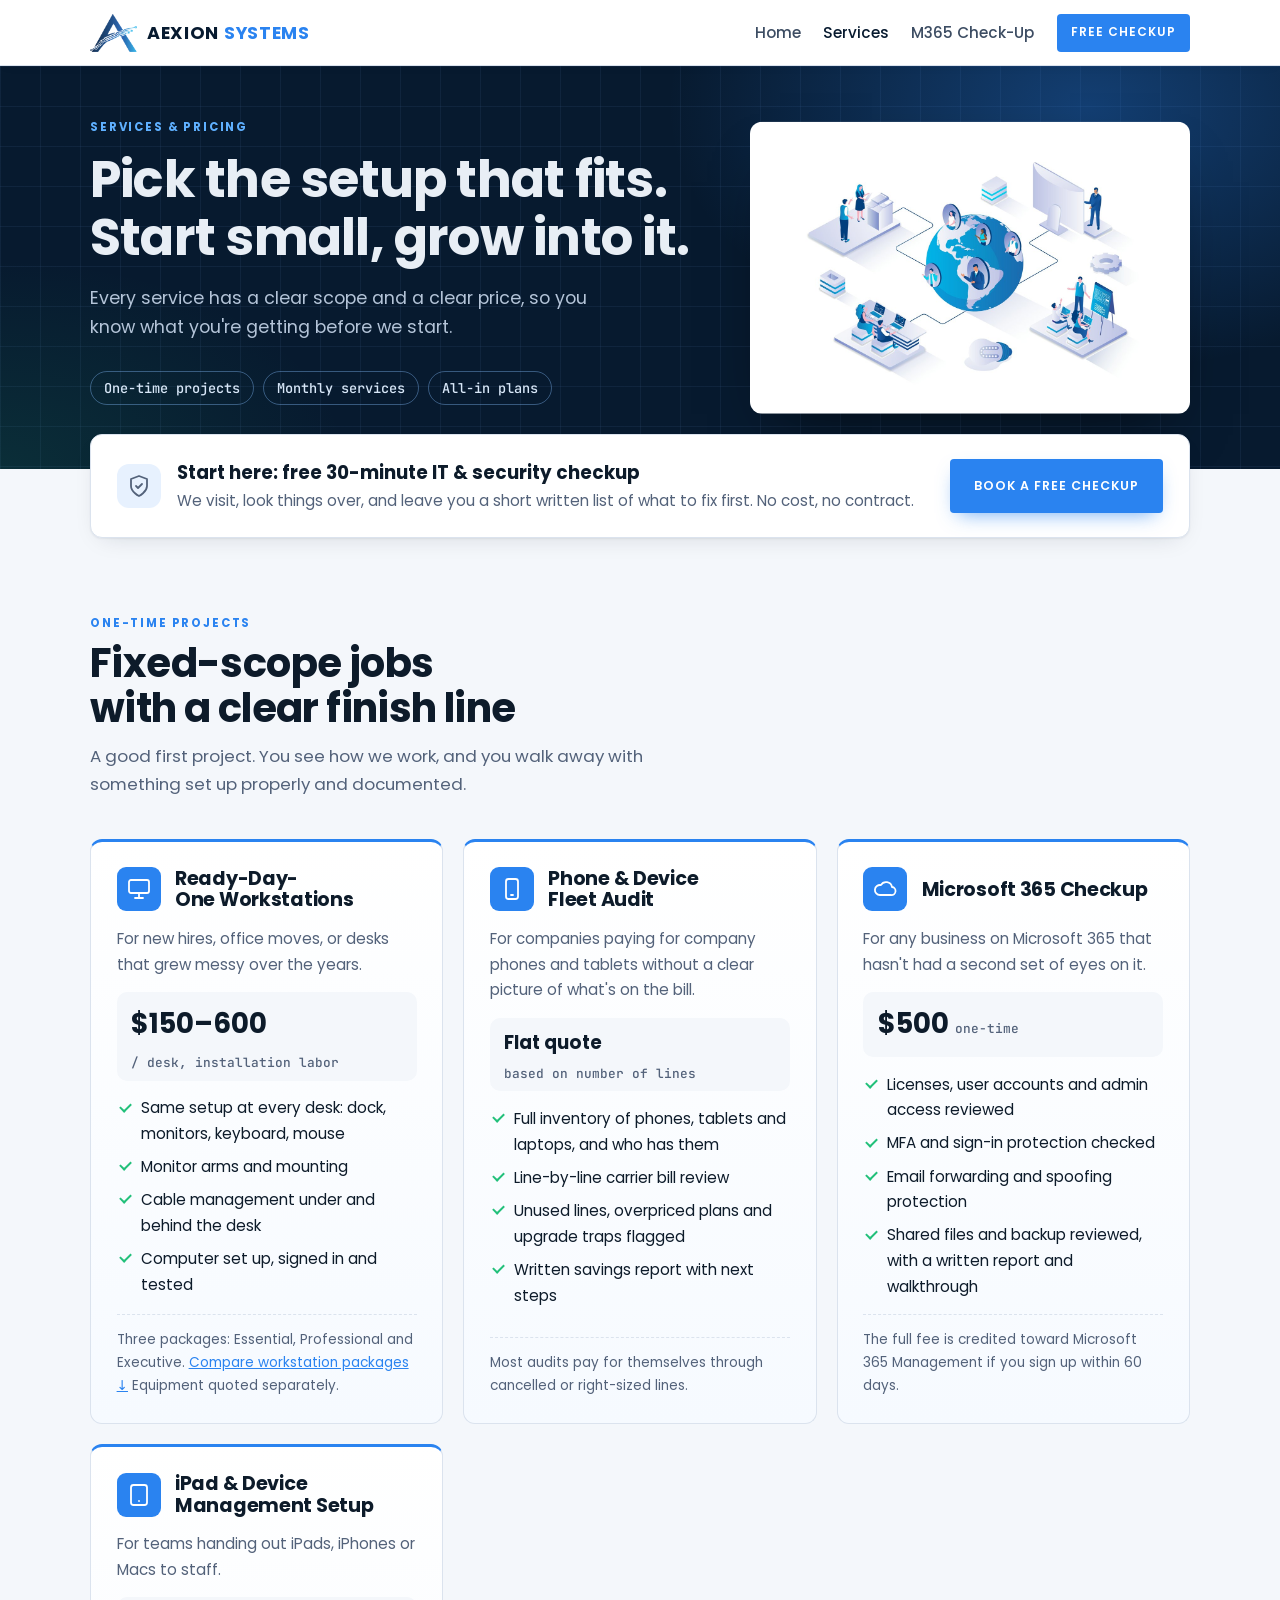
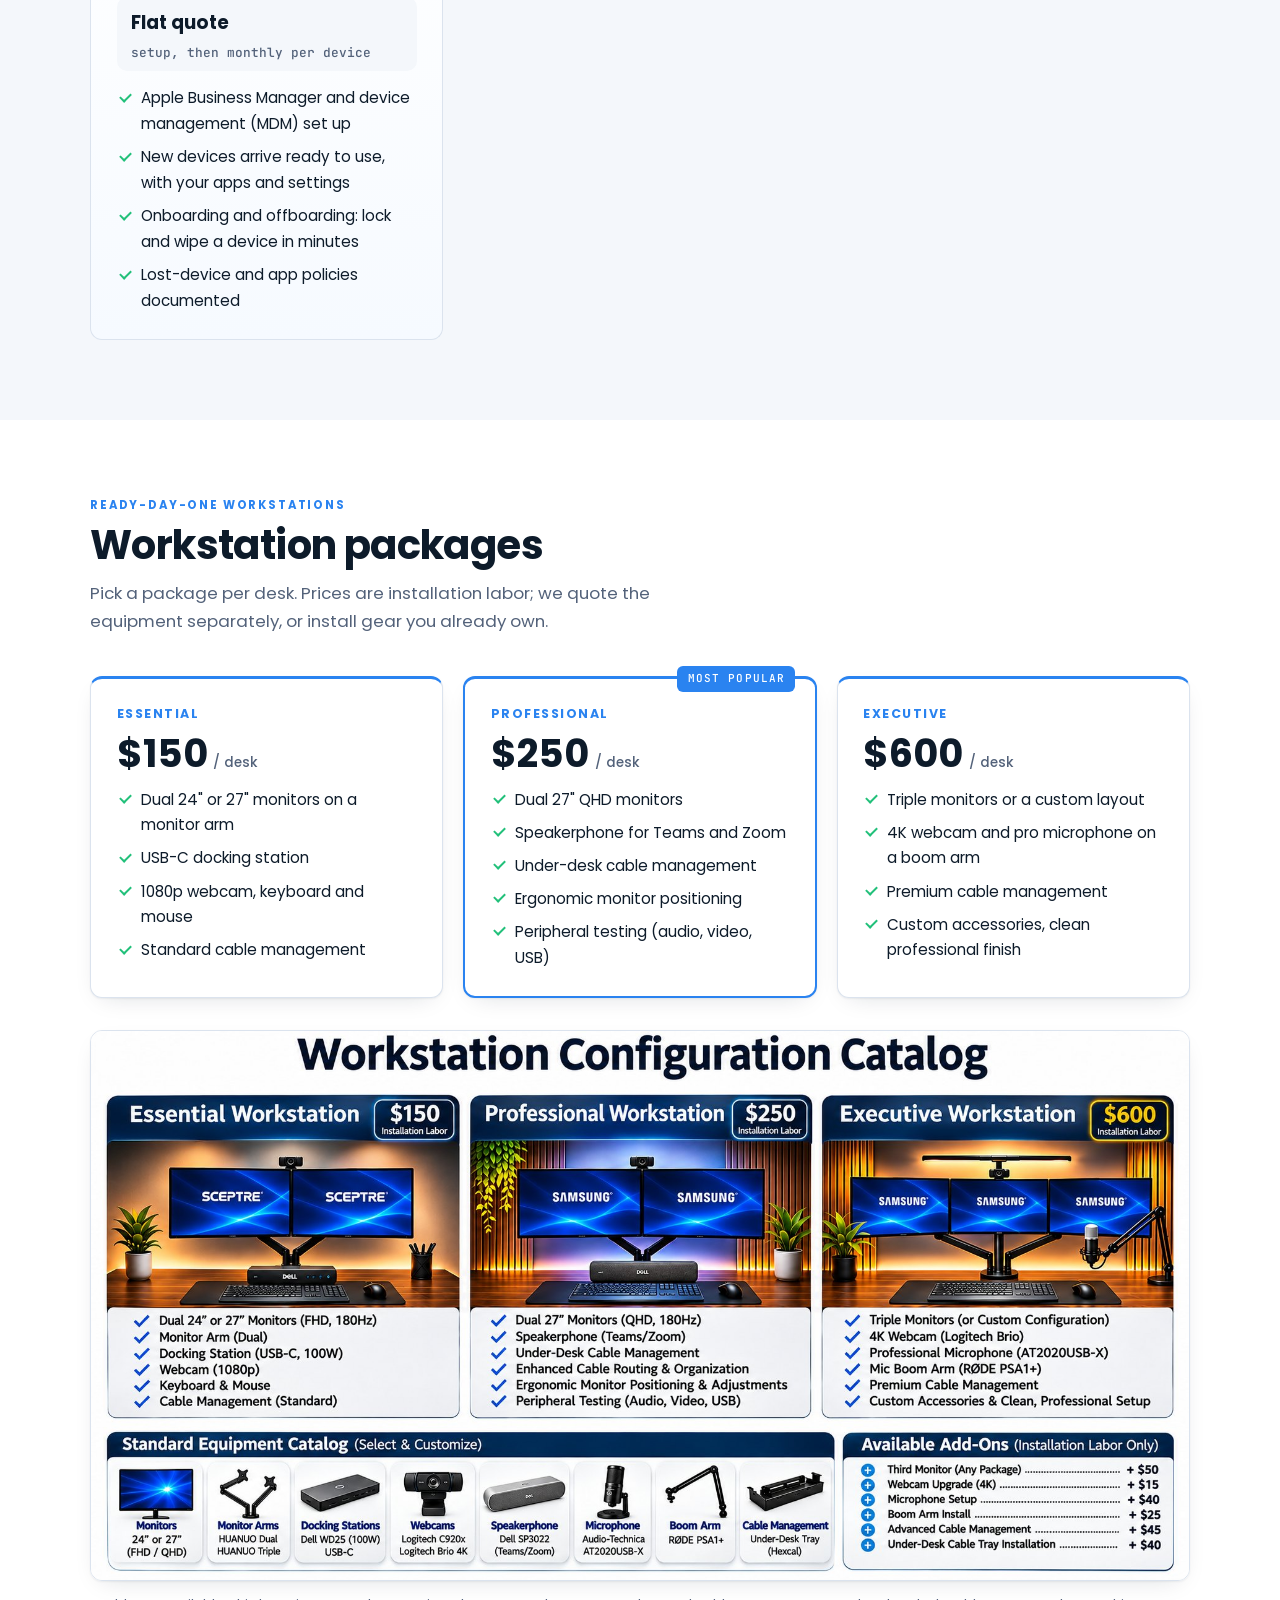
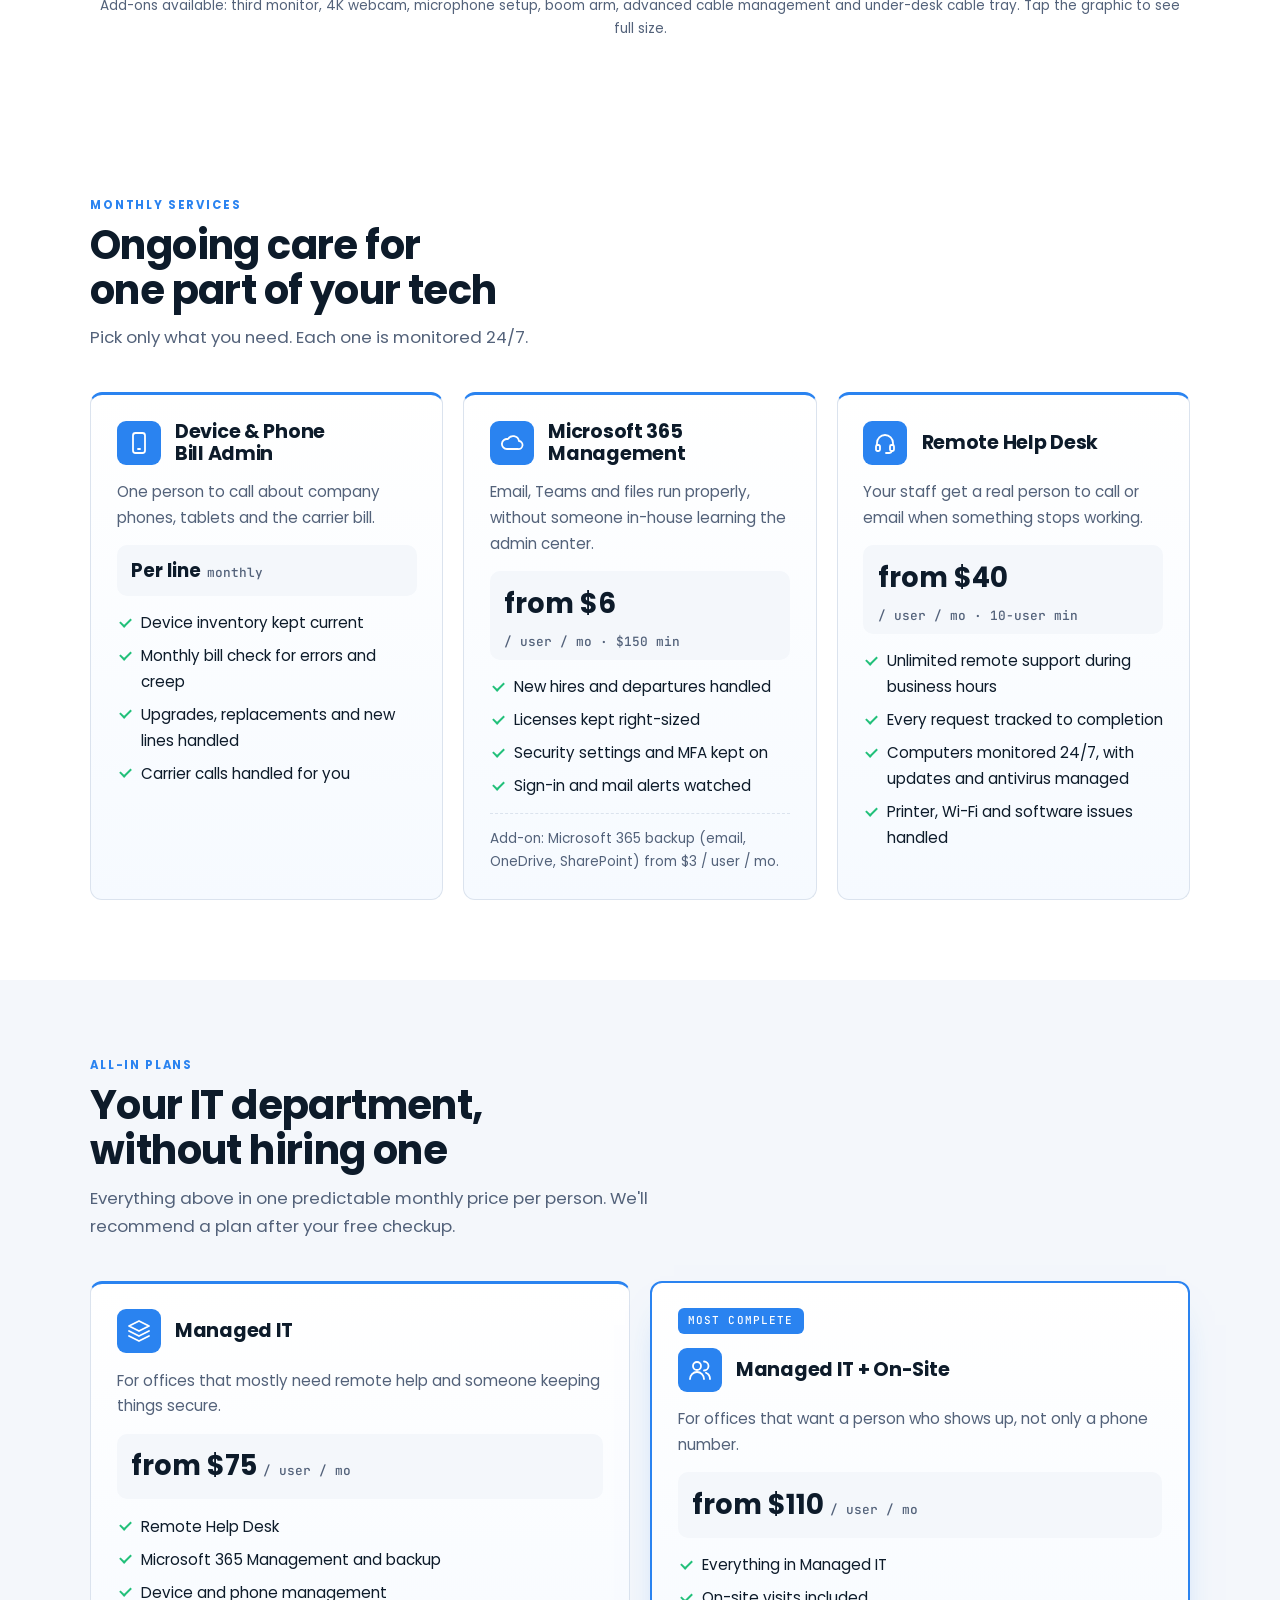
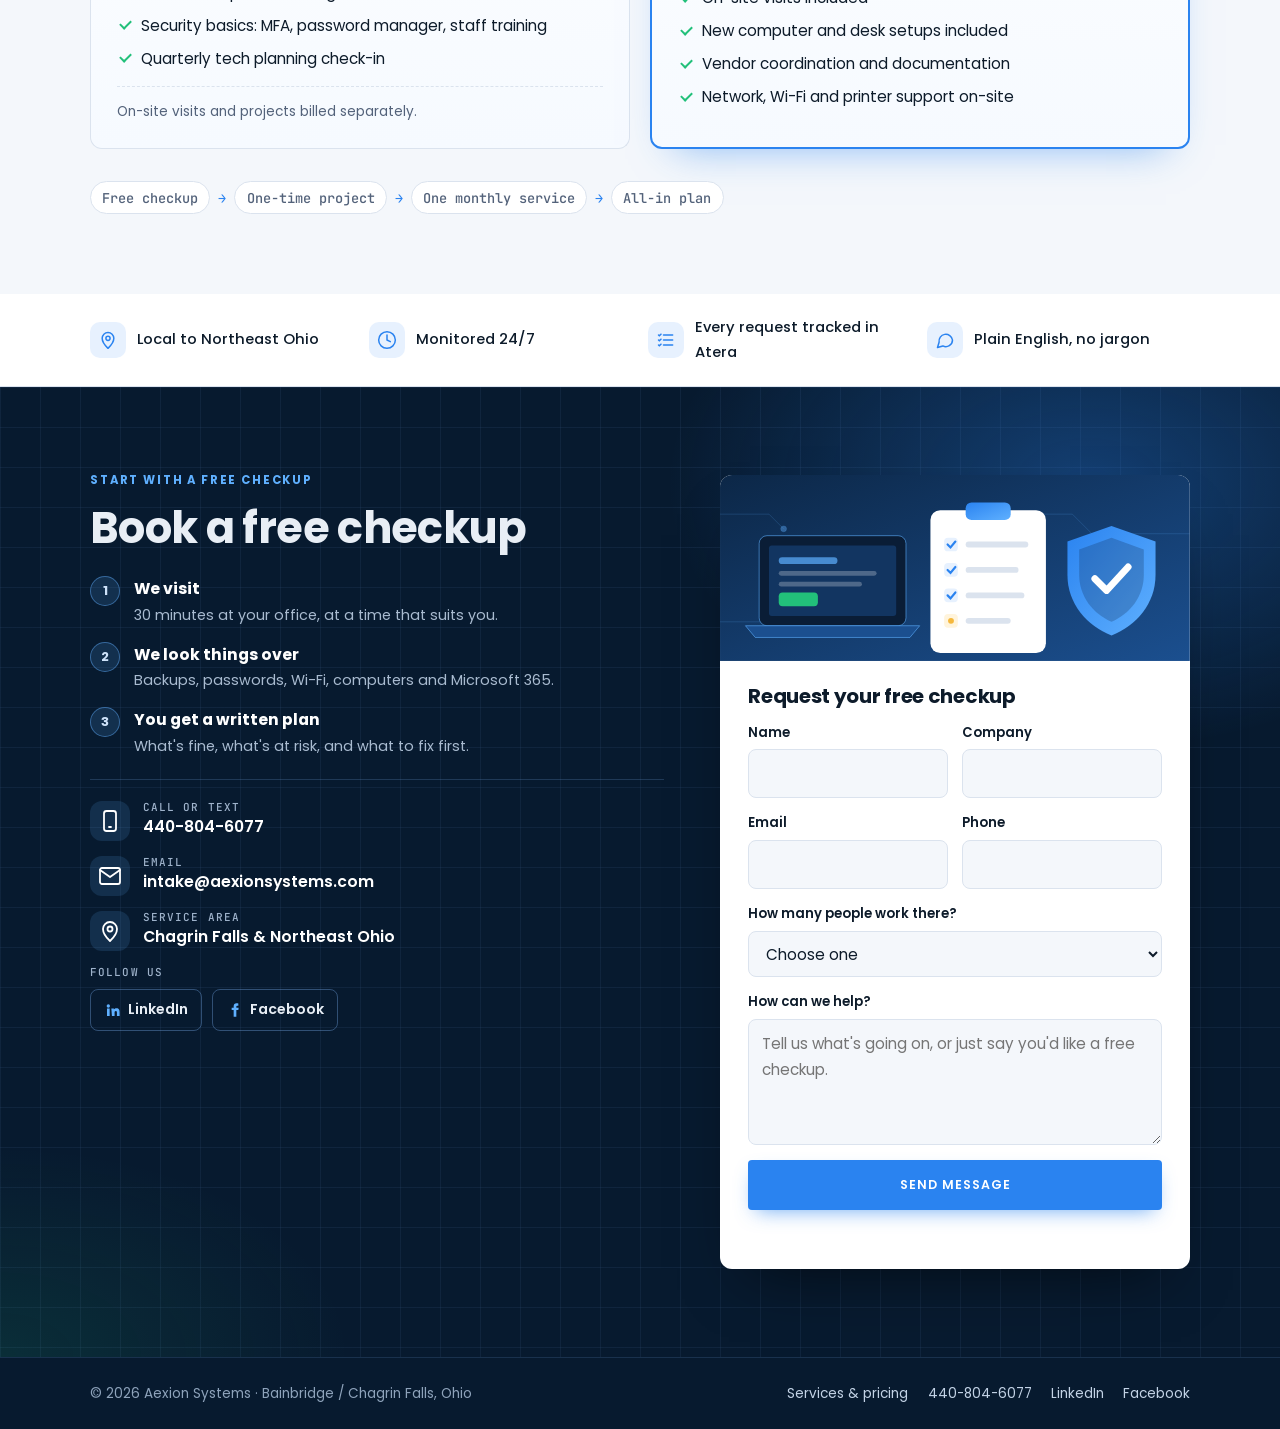
==== commit ec084a15: "Bold price cards in place of the slim band Co-Authored-By: Claude Opus 5.5 <noreply@anthropic.com> C" ====
--- a/services/index.html
+++ b/services/index.html
@@ -143,7 +143,15 @@
         <li><b>2</b><div><strong>We look things over</strong><span>Backups, passwords, Wi-Fi, computers and Microsoft 365.</span></div></li>
         <li><b>3</b><div><strong>You get a written plan</strong><span>What's fine, what's at risk, and what to fix first.</span></div></li>
       </ol>
-      <div class="actions"><a class="btn" href="tel:4408046077">Call or text to book</a><a class="btn ghost" href="mailto:intake@aexionsystems.com">Email us</a></div>
+      <div class="contact-lines dark">
+        <div class="line"><span class="icon"><svg viewBox="0 0 24 24" aria-hidden="true"><rect x="6" y="2" width="12" height="20" rx="2.5"/><path d="M11 18h2"/></svg></span><div><small>Call or text</small><a href="tel:4408046077">440-804-6077</a></div></div>
+        <div class="line"><span class="icon"><svg viewBox="0 0 24 24" aria-hidden="true"><rect x="2" y="4" width="20" height="16" rx="2"/><path d="m22 6-10 7L2 6"/></svg></span><div><small>Email</small><a href="mailto:intake@aexionsystems.com">intake@aexionsystems.com</a></div></div>
+        <div class="line"><span class="icon"><svg viewBox="0 0 24 24" aria-hidden="true"><path d="M12 22s7-6.5 7-12a7 7 0 0 0-14 0c0 5.5 7 12 7 12z"/><circle cx="12" cy="10" r="2.5"/></svg></span><div><small>Service area</small><span>Chagrin Falls &amp; Northeast Ohio</span></div></div>
+        <div class="socials"><small>Follow us</small>
+          <a class="social" href="https://www.linkedin.com/company/aexion-systems/" target="_blank" rel="noopener" aria-label="Aexion Systems on LinkedIn"><svg viewBox="0 0 24 24" aria-hidden="true"><path d="M4.98 3.5a2.5 2.5 0 1 1 0 5 2.5 2.5 0 0 1 0-5zM3 9.75h4V21H3zM9.5 9.75h3.8v1.6h.06c.53-1 1.83-2.05 3.77-2.05 4.03 0 4.77 2.65 4.77 6.1V21h-4v-4.9c0-1.17-.02-2.68-1.63-2.68-1.64 0-1.89 1.28-1.89 2.6V21h-4z"/></svg>LinkedIn</a>
+          <a class="social" href="https://www.facebook.com/profile.php?id=61595586290706" target="_blank" rel="noopener" aria-label="Aexion Systems on Facebook"><svg viewBox="0 0 24 24" aria-hidden="true"><path d="M14 8.5V6.8c0-.8.5-1.3 1.4-1.3H17V2.2C16.6 2.1 15.4 2 14.2 2 11.6 2 10 3.6 10 6.4v2.1H7v3.6h3V22h4v-9.9h3l.5-3.6z"/></svg>Facebook</a>
+        </div>
+      </div>
     </div>
     <div class="contact-card">
       <svg class="contact-art" viewBox="0 0 480 190" role="img" aria-label="Illustration of an IT checkup: a checklist, a laptop and a shield">
@@ -188,20 +196,43 @@
           <path d="m28 54 12 12 22-24" stroke="#ffffff" stroke-width="7" fill="none" stroke-linecap="round" stroke-linejoin="round"/>
         </g>
       </svg>
-      <div class="contact-lines">
-        <div class="line"><span class="icon"><svg viewBox="0 0 24 24" aria-hidden="true"><rect x="6" y="2" width="12" height="20" rx="2.5"/><path d="M11 18h2"/></svg></span><div><small>Call or text</small><a href="tel:4408046077">440-804-6077</a></div></div>
-        <div class="line"><span class="icon"><svg viewBox="0 0 24 24" aria-hidden="true"><rect x="2" y="4" width="20" height="16" rx="2"/><path d="m22 6-10 7L2 6"/></svg></span><div><small>Email</small><a href="mailto:intake@aexionsystems.com">intake@aexionsystems.com</a></div></div>
-        <div class="line"><span class="icon"><svg viewBox="0 0 24 24" aria-hidden="true"><path d="M12 22s7-6.5 7-12a7 7 0 0 0-14 0c0 5.5 7 12 7 12z"/><circle cx="12" cy="10" r="2.5"/></svg></span><div><small>Service area</small><span>Chagrin Falls &amp; Northeast Ohio</span></div></div>
-        <div class="socials"><small>Follow us</small>
-          <a class="social" href="https://www.linkedin.com/company/aexion-systems/" target="_blank" rel="noopener" aria-label="Aexion Systems on LinkedIn"><svg viewBox="0 0 24 24" aria-hidden="true"><path d="M4.98 3.5a2.5 2.5 0 1 1 0 5 2.5 2.5 0 0 1 0-5zM3 9.75h4V21H3zM9.5 9.75h3.8v1.6h.06c.53-1 1.83-2.05 3.77-2.05 4.03 0 4.77 2.65 4.77 6.1V21h-4v-4.9c0-1.17-.02-2.68-1.63-2.68-1.64 0-1.89 1.28-1.89 2.6V21h-4z"/></svg>LinkedIn</a>
-          <a class="social" href="https://www.facebook.com/profile.php?id=61595586290706" target="_blank" rel="noopener" aria-label="Aexion Systems on Facebook"><svg viewBox="0 0 24 24" aria-hidden="true"><path d="M14 8.5V6.8c0-.8.5-1.3 1.4-1.3H17V2.2C16.6 2.1 15.4 2 14.2 2 11.6 2 10 3.6 10 6.4v2.1H7v3.6h3V22h4v-9.9h3l.5-3.6z"/></svg>Facebook</a>
+      <!-- ================= CONTACT FORM. Sends to your email through Web3Forms (free). Put your Web3Forms access key in the "access_key" field below. ================= -->
+      <form class="cform" id="contact-form" action="https://api.web3forms.com/submit" method="POST" novalidate>
+        <input type="hidden" name="access_key" value="YOUR_WEB3FORMS_ACCESS_KEY">
+        <input type="hidden" name="subject" value="New website inquiry - Aexion Systems">
+        <input type="hidden" name="from_name" value="aexionsystems.com">
+        <input type="checkbox" name="botcheck" class="hp" tabindex="-1" autocomplete="off" aria-hidden="true">
+        <h3>Request your free checkup</h3>
+        <div class="row2">
+          <label>Name<input id="cf-name" name="name" required autocomplete="name"></label>
+          <label>Company<input id="cf-company" name="company" autocomplete="organization"></label>
         </div>
-      </div>
+        <div class="row2">
+          <label>Email<input id="cf-email" name="email" type="email" required autocomplete="email"></label>
+          <label>Phone<input id="cf-phone" name="phone" type="tel" autocomplete="tel"></label>
+        </div>
+        <label>How many people work there?
+          <select id="cf-size" name="team_size"><option value="">Choose one</option><option>1–9</option><option>10–25</option><option>26–50</option><option>51–75</option><option>75+</option></select>
+        </label>
+        <label>How can we help?<textarea id="cf-msg" name="message" rows="4" required placeholder="Tell us what's going on, or just say you'd like a free checkup."></textarea></label>
+        <button class="btn" type="submit">Send message</button>
+        <p class="cform-status" role="status" aria-live="polite"></p>
+      </form>
     </div>
   </div>
 </section>
 </main>
 <footer><div class="wrap"><span>© 2026 Aexion Systems · Bainbridge / Chagrin Falls, Ohio</span><span class="foot-links"><a href="/services/">Services &amp; pricing</a><a href="tel:4408046077">440-804-6077</a><a href="https://www.linkedin.com/company/aexion-systems/" target="_blank" rel="noopener">LinkedIn</a><a href="https://www.facebook.com/profile.php?id=61595586290706" target="_blank" rel="noopener">Facebook</a></span></div></footer>
+<script>
+(function(){var f=document.getElementById('contact-form');if(!f)return;var st=f.querySelector('.cform-status'),btn=f.querySelector('button');
+f.addEventListener('submit',function(e){e.preventDefault();
+if(!f.checkValidity()){st.textContent='Please fill in your name, email and a short message.';st.className='cform-status err';f.reportValidity();return;}
+btn.disabled=true;btn.textContent='Sending…';st.textContent='';
+fetch(f.action,{method:'POST',headers:{'Accept':'application/json'},body:new FormData(f)}).then(function(r){return r.json()}).then(function(d){
+if(d.success){f.reset();st.textContent="Thanks! Your message was sent. We'll get back to you within one business day.";st.className='cform-status ok';}
+else{throw new Error(d.message||'failed')}}).catch(function(){st.textContent='Sorry, that didn\'t go through. Please call or text 440-804-6077 or email intake@aexionsystems.com.';st.className='cform-status err';})
+.finally(function(){btn.disabled=false;btn.textContent='Send message';});});})();
+</script>
 
 </body>
 </html>
--- a/styles.css
+++ b/styles.css
@@ -327,6 +327,36 @@
 .browser-frame img{display:block;width:100%;height:auto}
 @media (max-width:900px){.tools-head{grid-template-columns:1fr;gap:1.5rem}}
 
+/* ===== v6: contact form ===== */
+.contact .wrap{align-items:start}
+.contact-lines.dark{padding:1.25rem 0 0;border-top:1px solid rgba(127,182,245,.2);grid-template-columns:1fr;gap:.9rem}
+.contact-lines.dark .line a,.contact-lines.dark .line span{color:#fff}
+.contact-lines.dark .line small{color:#9fb3cb}
+.contact-lines.dark .icon{background:rgba(95,176,255,.14);color:var(--blue-2)}
+.contact-lines.dark .socials{grid-column:1/-1;border-top:0;padding-top:0}
+.contact-lines.dark .socials small{color:#9fb3cb}
+.contact-lines.dark .social{color:#e8eef5;border-color:rgba(127,182,245,.35)}
+.contact-lines.dark .social:hover{background:rgba(95,176,255,.12)}
+.contact-lines.dark .social svg{fill:var(--blue-2)}
+
+.cform{padding:1.5rem 1.75rem 1.75rem;display:grid;gap:.9rem}
+.cform h3{font-size:1.25rem;color:var(--ink)}
+.cform .row2{display:grid;grid-template-columns:1fr 1fr;gap:.9rem}
+.cform label{display:grid;gap:.35rem;font-size:.82rem;font-weight:600;color:var(--ink)}
+.cform input,.cform select,.cform textarea{font:inherit;font-size:.95rem;font-weight:400;color:var(--ink);background:var(--bg);border:1px solid var(--line);border-radius:8px;padding:.65rem .8rem;width:100%;min-width:0}
+.cform input:focus,.cform select:focus,.cform textarea:focus{outline:none;border-color:var(--blue);box-shadow:0 0 0 3px rgba(42,131,240,.18);background:#fff}
+.cform textarea{resize:vertical}
+.cform .btn{justify-content:center;border:0;cursor:pointer;font-family:inherit}
+.cform .btn:disabled{opacity:.7;cursor:wait}
+.cform .hp{position:absolute;left:-9999px}
+.cform-status{font-size:.9rem;min-height:1.2em}
+.cform-status.ok{color:#178a57}.cform-status.err{color:#c4372d}
+@media (max-width:600px){.cform .row2,.contact-lines.dark{grid-template-columns:1fr}}
+.contact-lines .line{display:flex;gap:.8rem;align-items:center;min-width:0}
+.contact-lines .line small{display:block;font:500 11px var(--f-mono);letter-spacing:.1em;text-transform:uppercase}
+.contact-lines.dark .line a,.contact-lines.dark .line span:not(.icon){font-weight:600;text-decoration:none;font-size:.98rem;word-break:break-word}
+.contact-lines.dark .icon{width:40px;height:40px}
+
 /* ===== v7: slim "ways to work" band ===== */
 .ways-band{padding-block:2.5rem}
 .ways-slim{display:grid;grid-template-columns:1fr 1fr;gap:1.25rem}
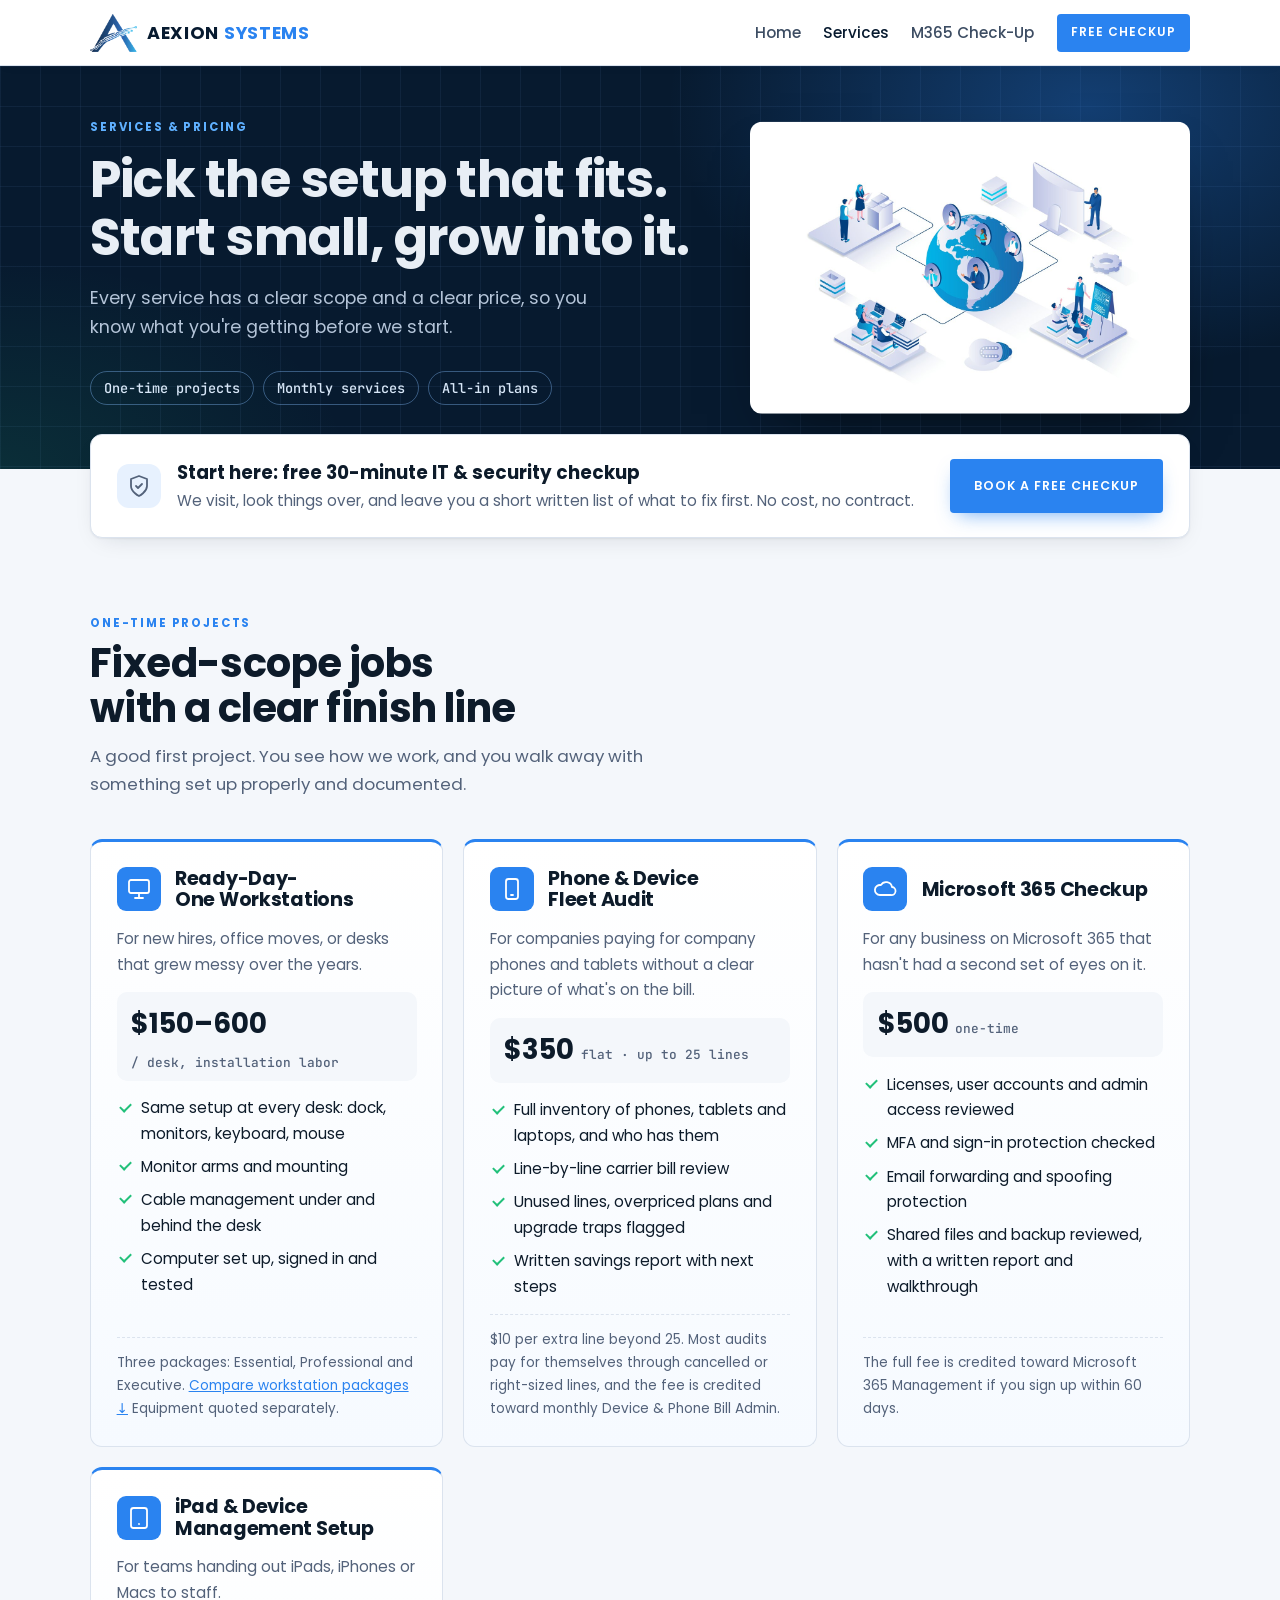
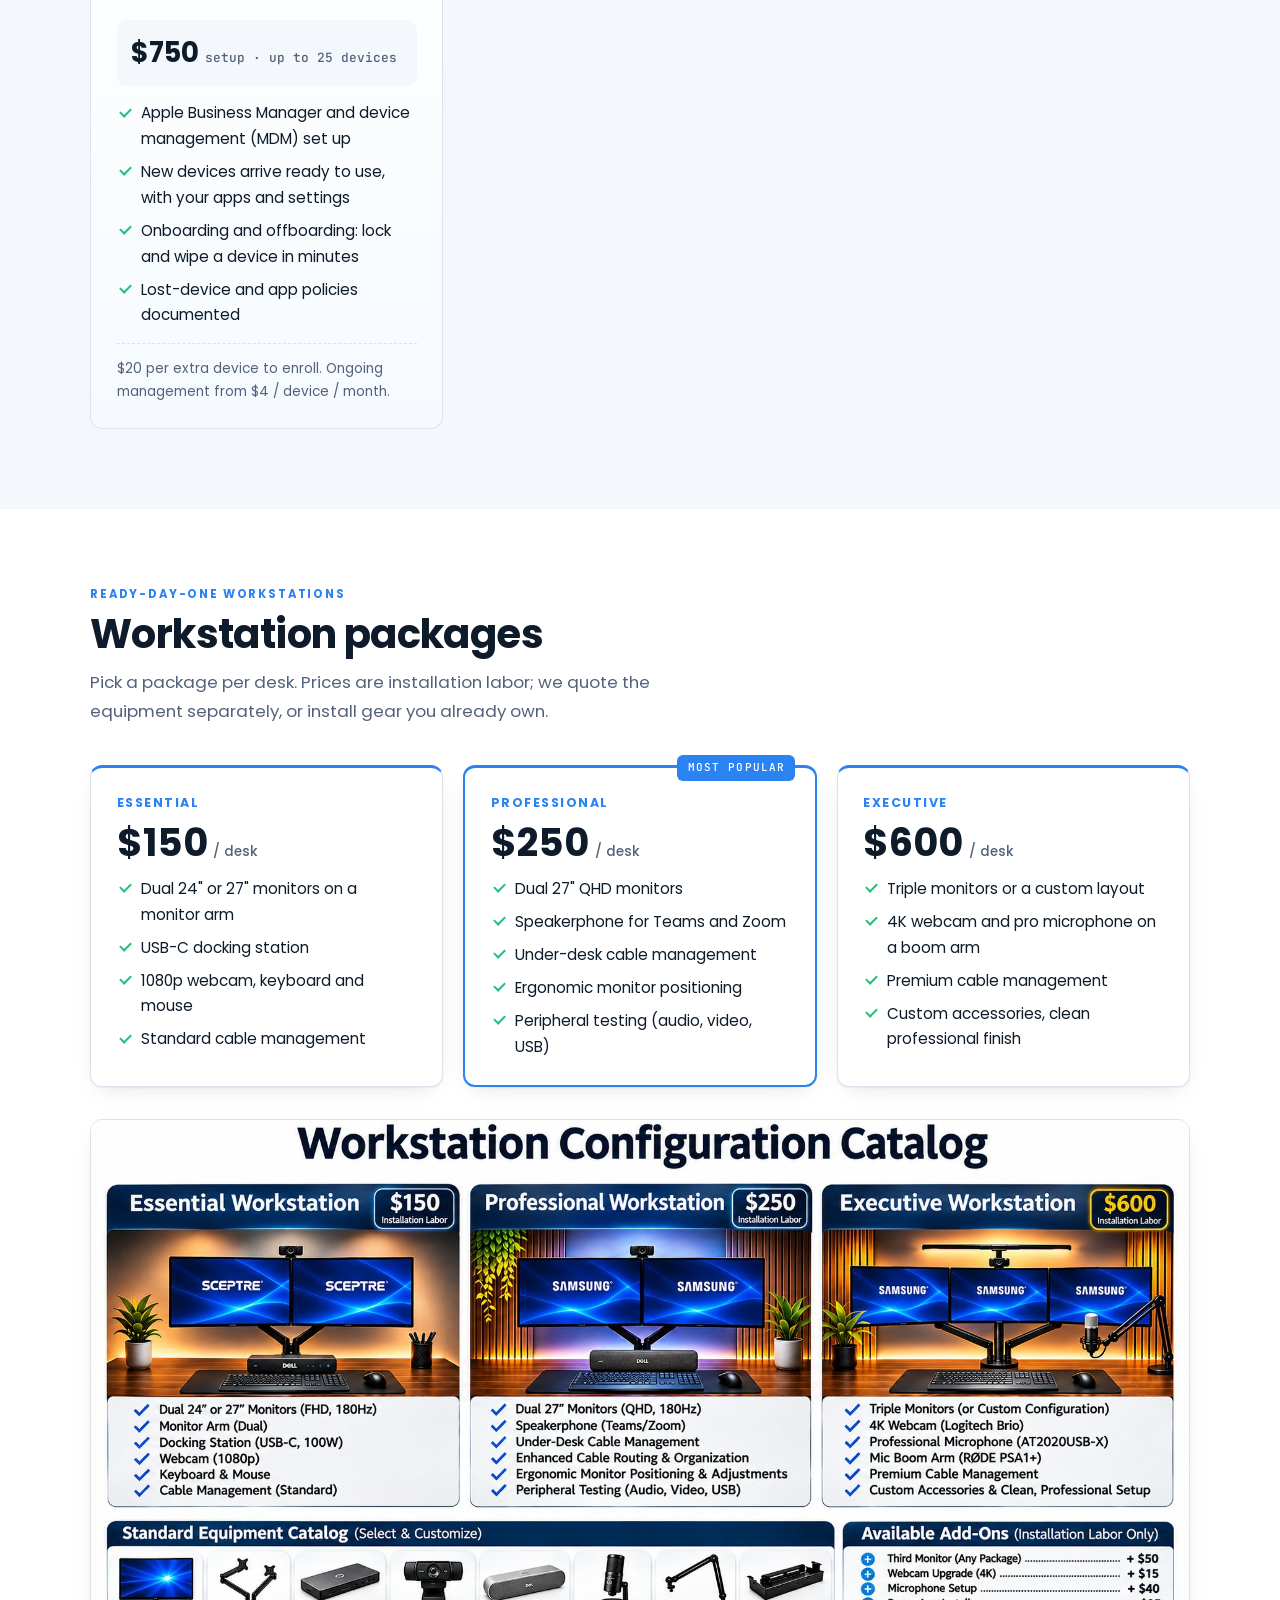
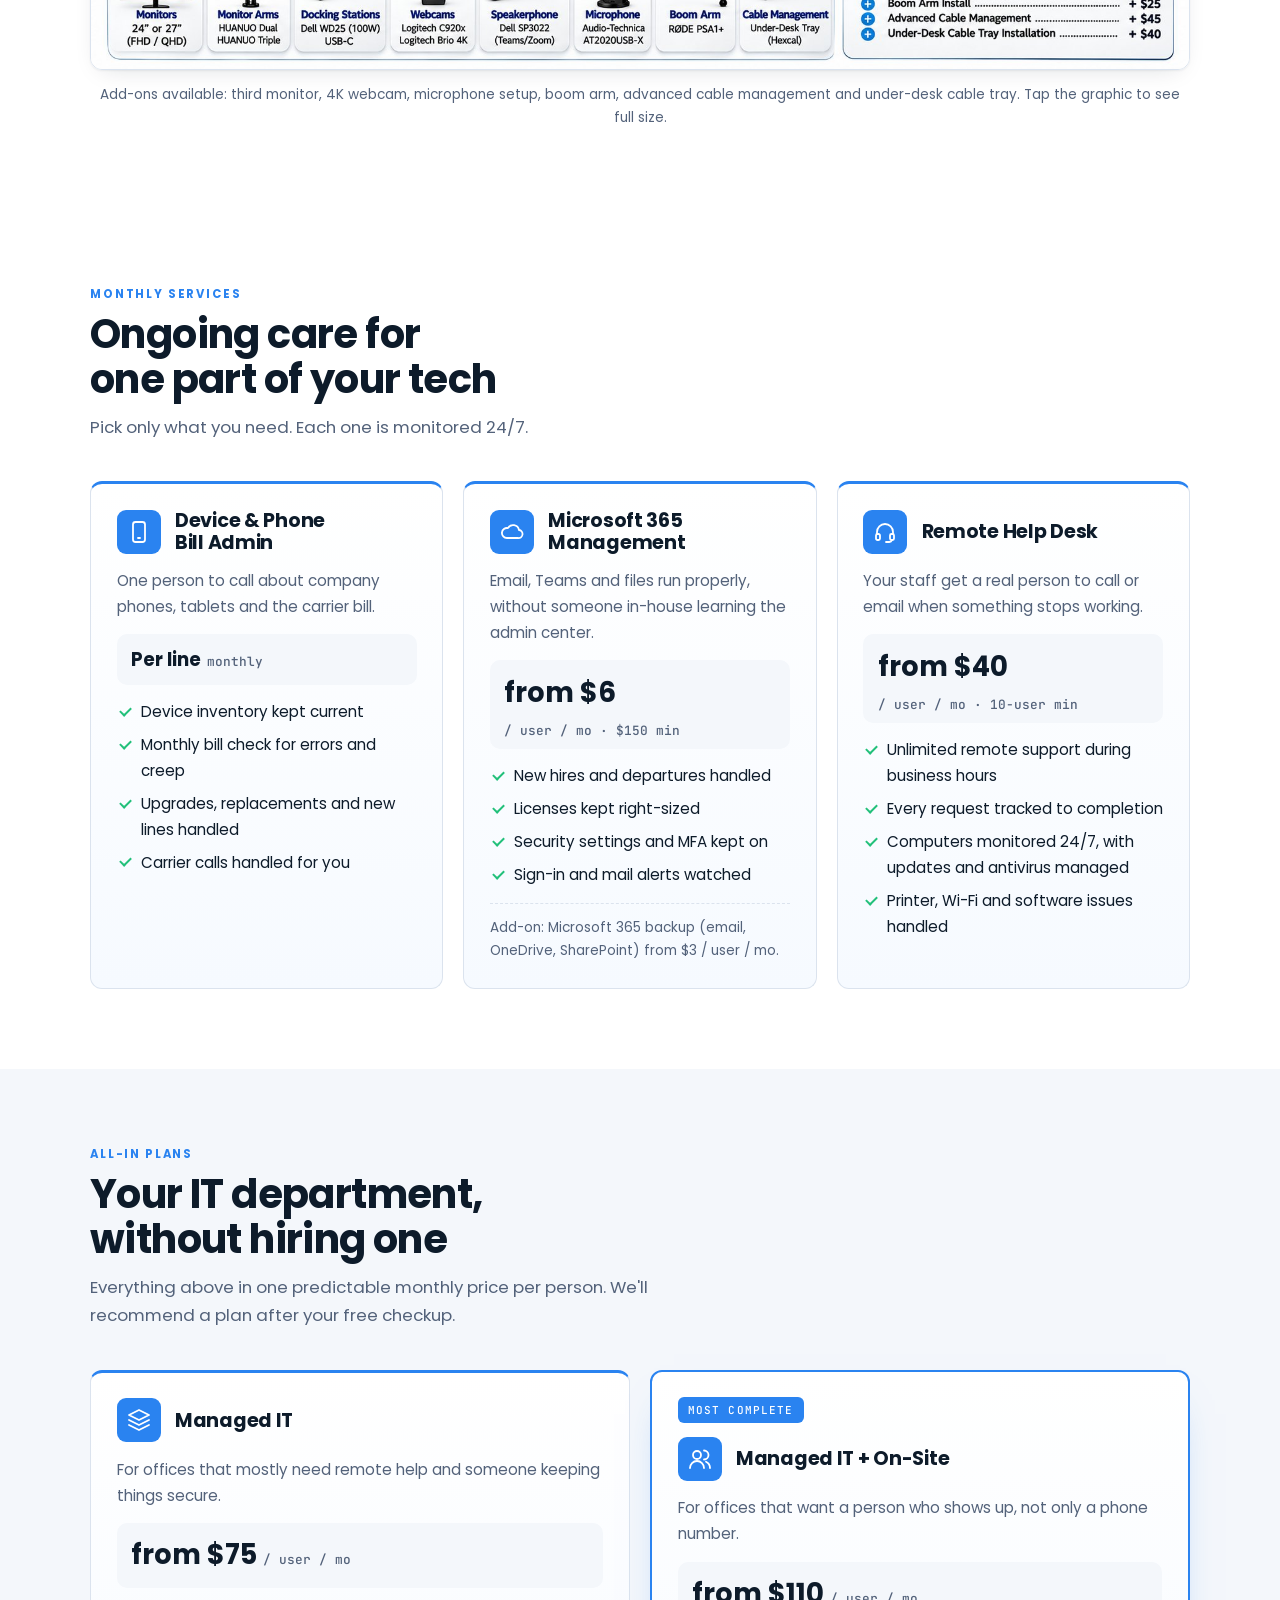
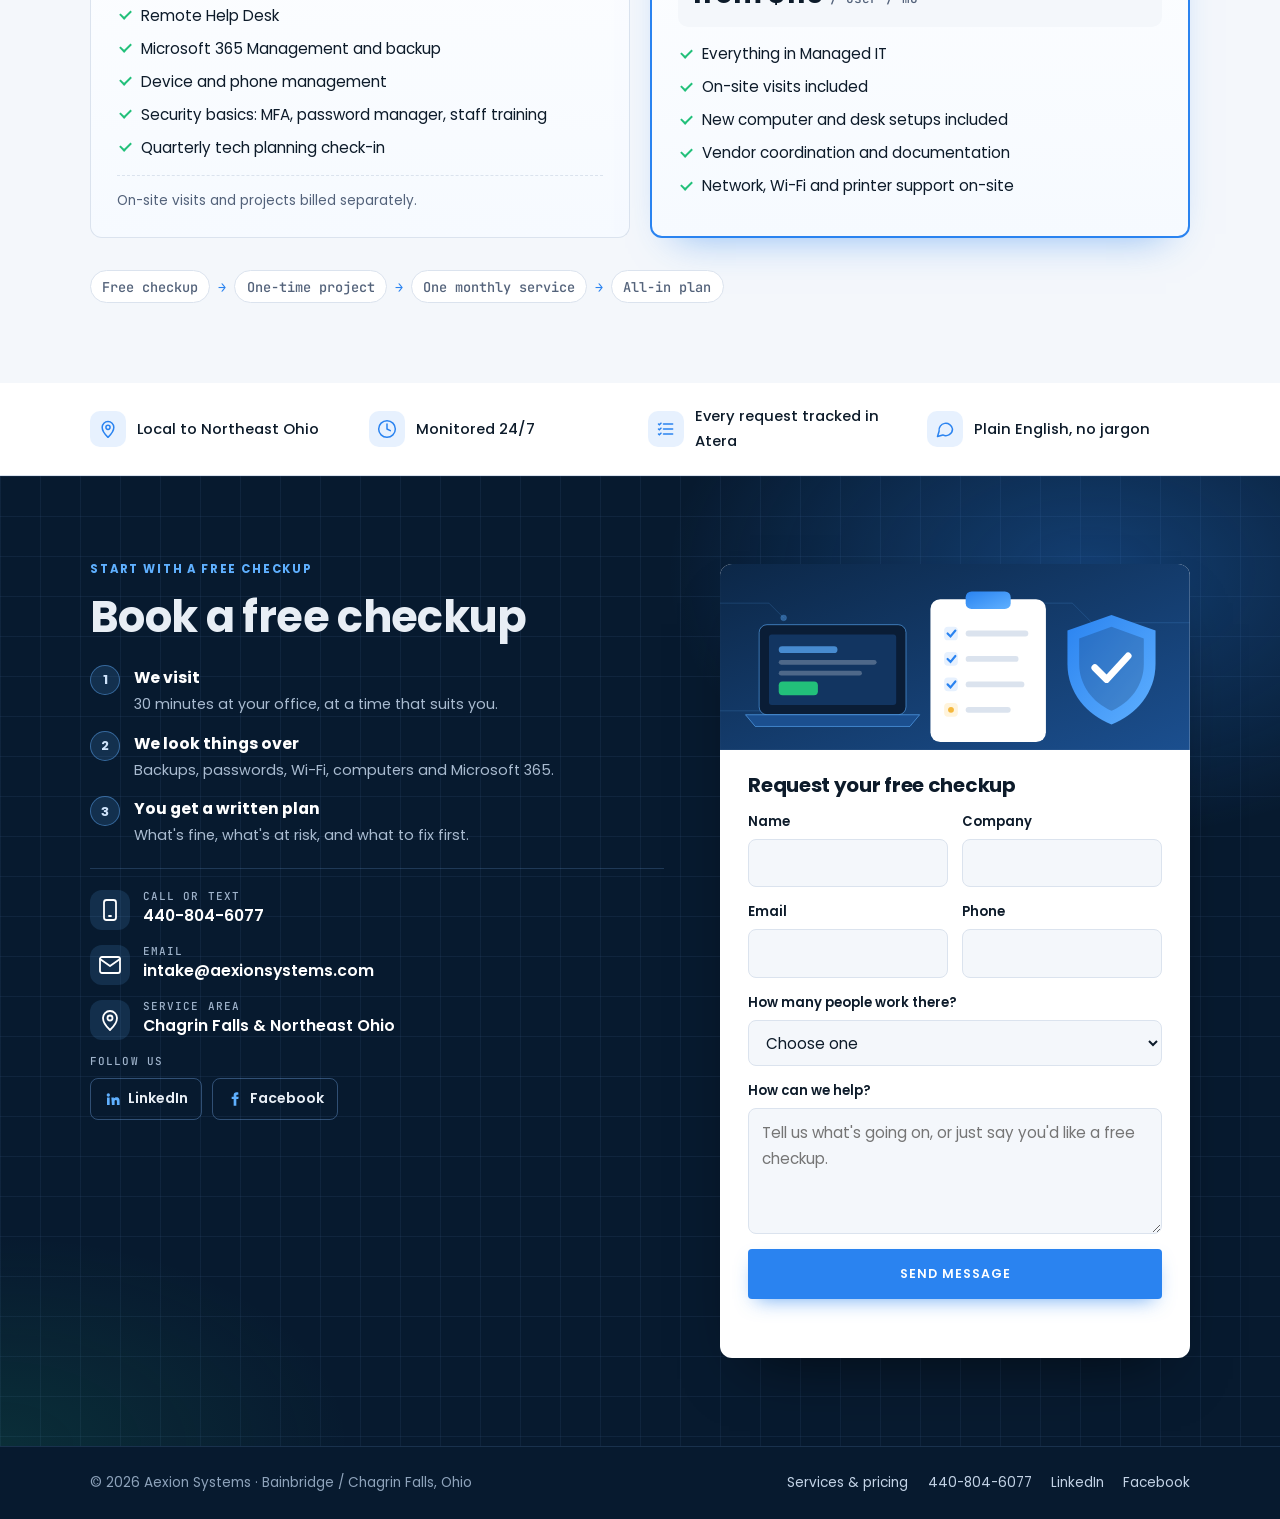
==== commit 8bc41889: "Add Fleet Audit and MDM setup pricing Co-Authored-By: Claude Opus 5.5 <noreply@anthropic.com> Claude" ====
--- a/services/index.html
+++ b/services/index.html
@@ -45,9 +45,9 @@
         
         <div class="top"><span class="icon"><svg viewBox="0 0 24 24" aria-hidden="true"><rect x="6" y="2" width="12" height="20" rx="2.5"/><path d="M11 18h2"/></svg></span><h3>Phone &amp; Device Fleet Audit</h3></div>
         <p class="for">For companies paying for company phones and tablets without a clear picture of what's on the bill.</p>
-        <div class="price quote">Flat quote <small>based on number of lines</small></div>
+        <div class="price">$350 <small>flat · up to 25 lines</small></div>
         <ul class="inc"><li>Full inventory of phones, tablets and laptops, and who has them</li><li>Line-by-line carrier bill review</li><li>Unused lines, overpriced plans and upgrade traps flagged</li><li>Written savings report with next steps</li></ul>
-        <p class="note">Most audits pay for themselves through cancelled or right-sized lines.</p>
+        <p class="note">$10 per extra line beyond 25. Most audits pay for themselves through cancelled or right-sized lines, and the fee is credited toward monthly Device &amp; Phone Bill Admin.</p>
       </article><article class="card">
         
         <div class="top"><span class="icon"><svg viewBox="0 0 24 24" aria-hidden="true"><path d="M7 18a5 5 0 1 1 .9-9.9A6 6 0 0 1 19 10a4 4 0 0 1-1 8z"/></svg></span><h3>Microsoft 365 Checkup</h3></div>
@@ -59,9 +59,9 @@
         
         <div class="top"><span class="icon"><svg viewBox="0 0 24 24" aria-hidden="true"><rect x="4" y="2" width="16" height="20" rx="2.5"/><path d="M12 18h.01"/></svg></span><h3>iPad &amp; Device Management Setup</h3></div>
         <p class="for">For teams handing out iPads, iPhones or Macs to staff.</p>
-        <div class="price quote">Flat quote <small>setup, then monthly per device</small></div>
+        <div class="price">$750 <small>setup · up to 25 devices</small></div>
         <ul class="inc"><li>Apple Business Manager and device management (MDM) set up</li><li>New devices arrive ready to use, with your apps and settings</li><li>Onboarding and offboarding: lock and wipe a device in minutes</li><li>Lost-device and app policies documented</li></ul>
-        
+        <p class="note">$20 per extra device to enroll. Ongoing management from $4 / device / month.</p>
       </article></div>
   </div>
 </section>
@@ -198,7 +198,7 @@
       </svg>
       <!-- ================= CONTACT FORM. Sends to your email through Web3Forms (free). Put your Web3Forms access key in the "access_key" field below. ================= -->
       <form class="cform" id="contact-form" action="https://api.web3forms.com/submit" method="POST" novalidate>
-        <input type="hidden" name="access_key" value="YOUR_WEB3FORMS_ACCESS_KEY">
+        <input type="hidden" name="access_key" value="381521f9-e9ea-4427-9114-259a527ff42d">
         <input type="hidden" name="subject" value="New website inquiry - Aexion Systems">
         <input type="hidden" name="from_name" value="aexionsystems.com">
         <input type="checkbox" name="botcheck" class="hp" tabindex="-1" autocomplete="off" aria-hidden="true">
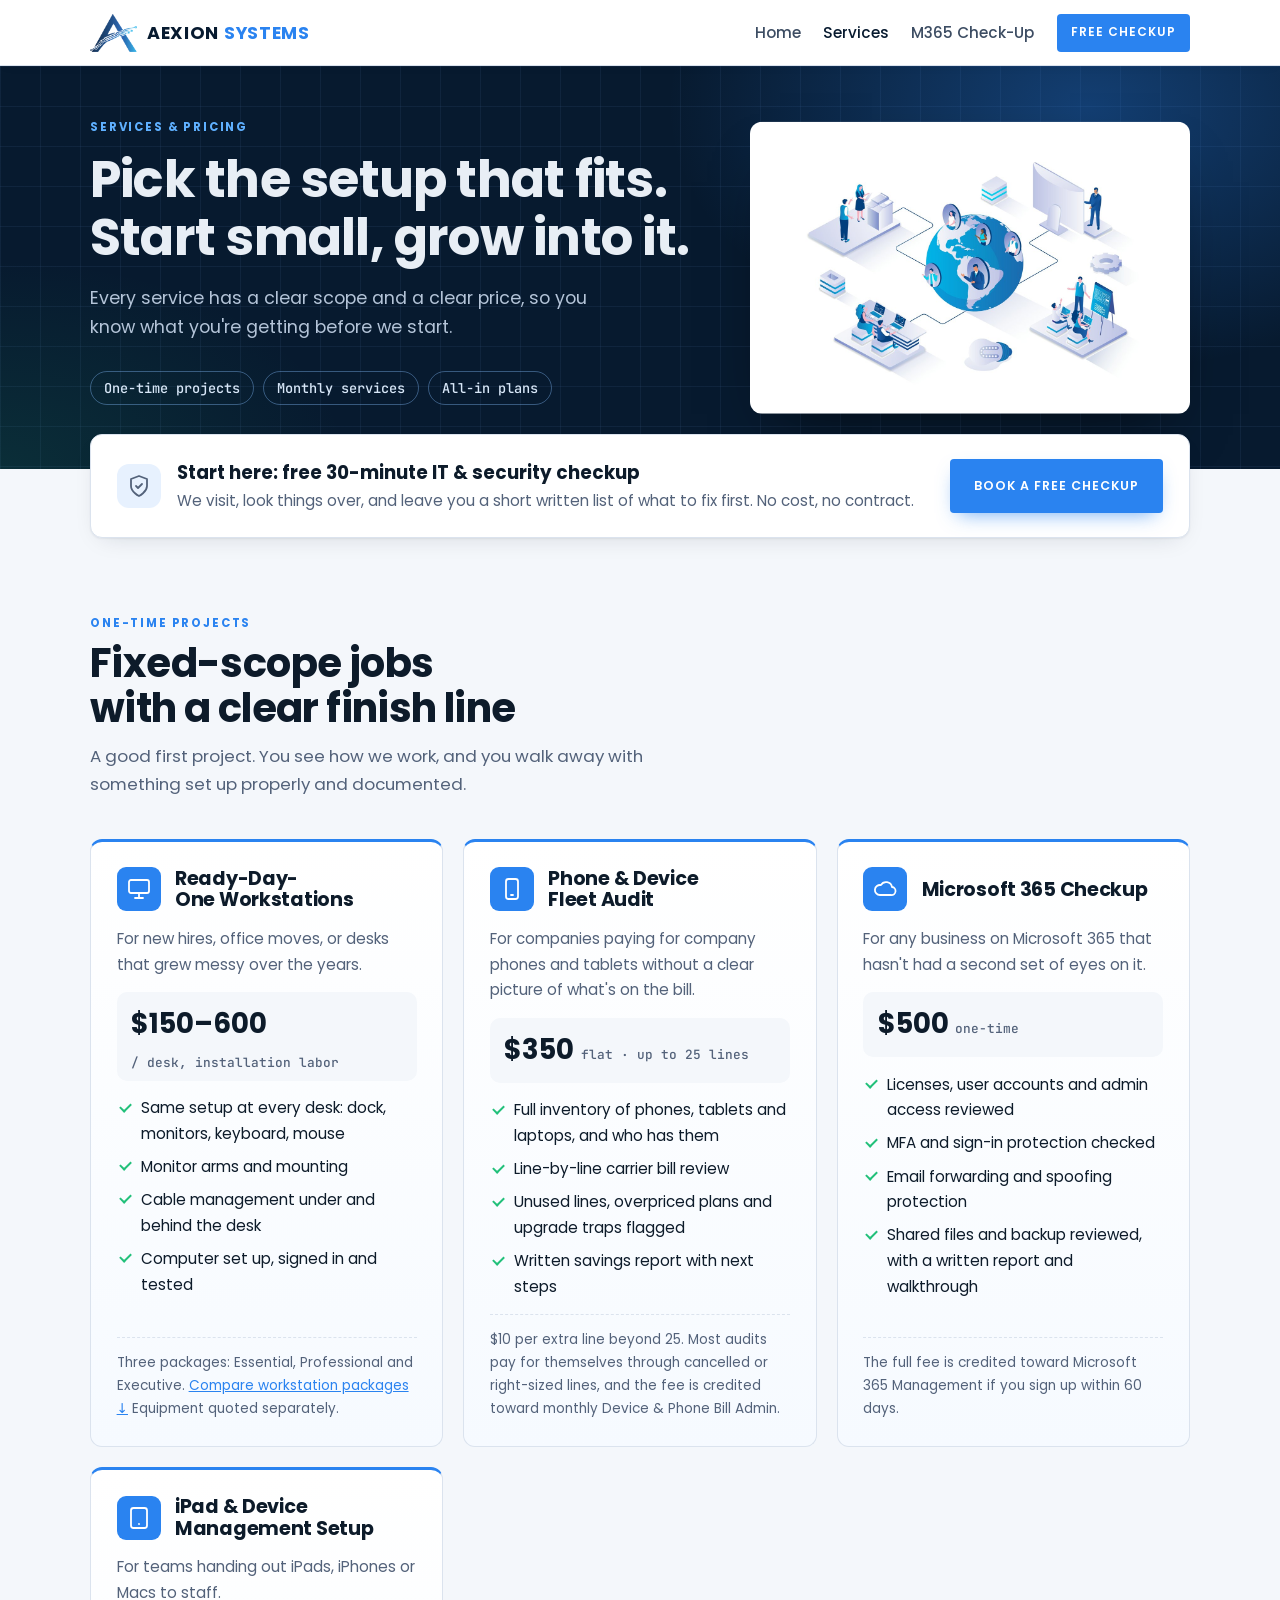
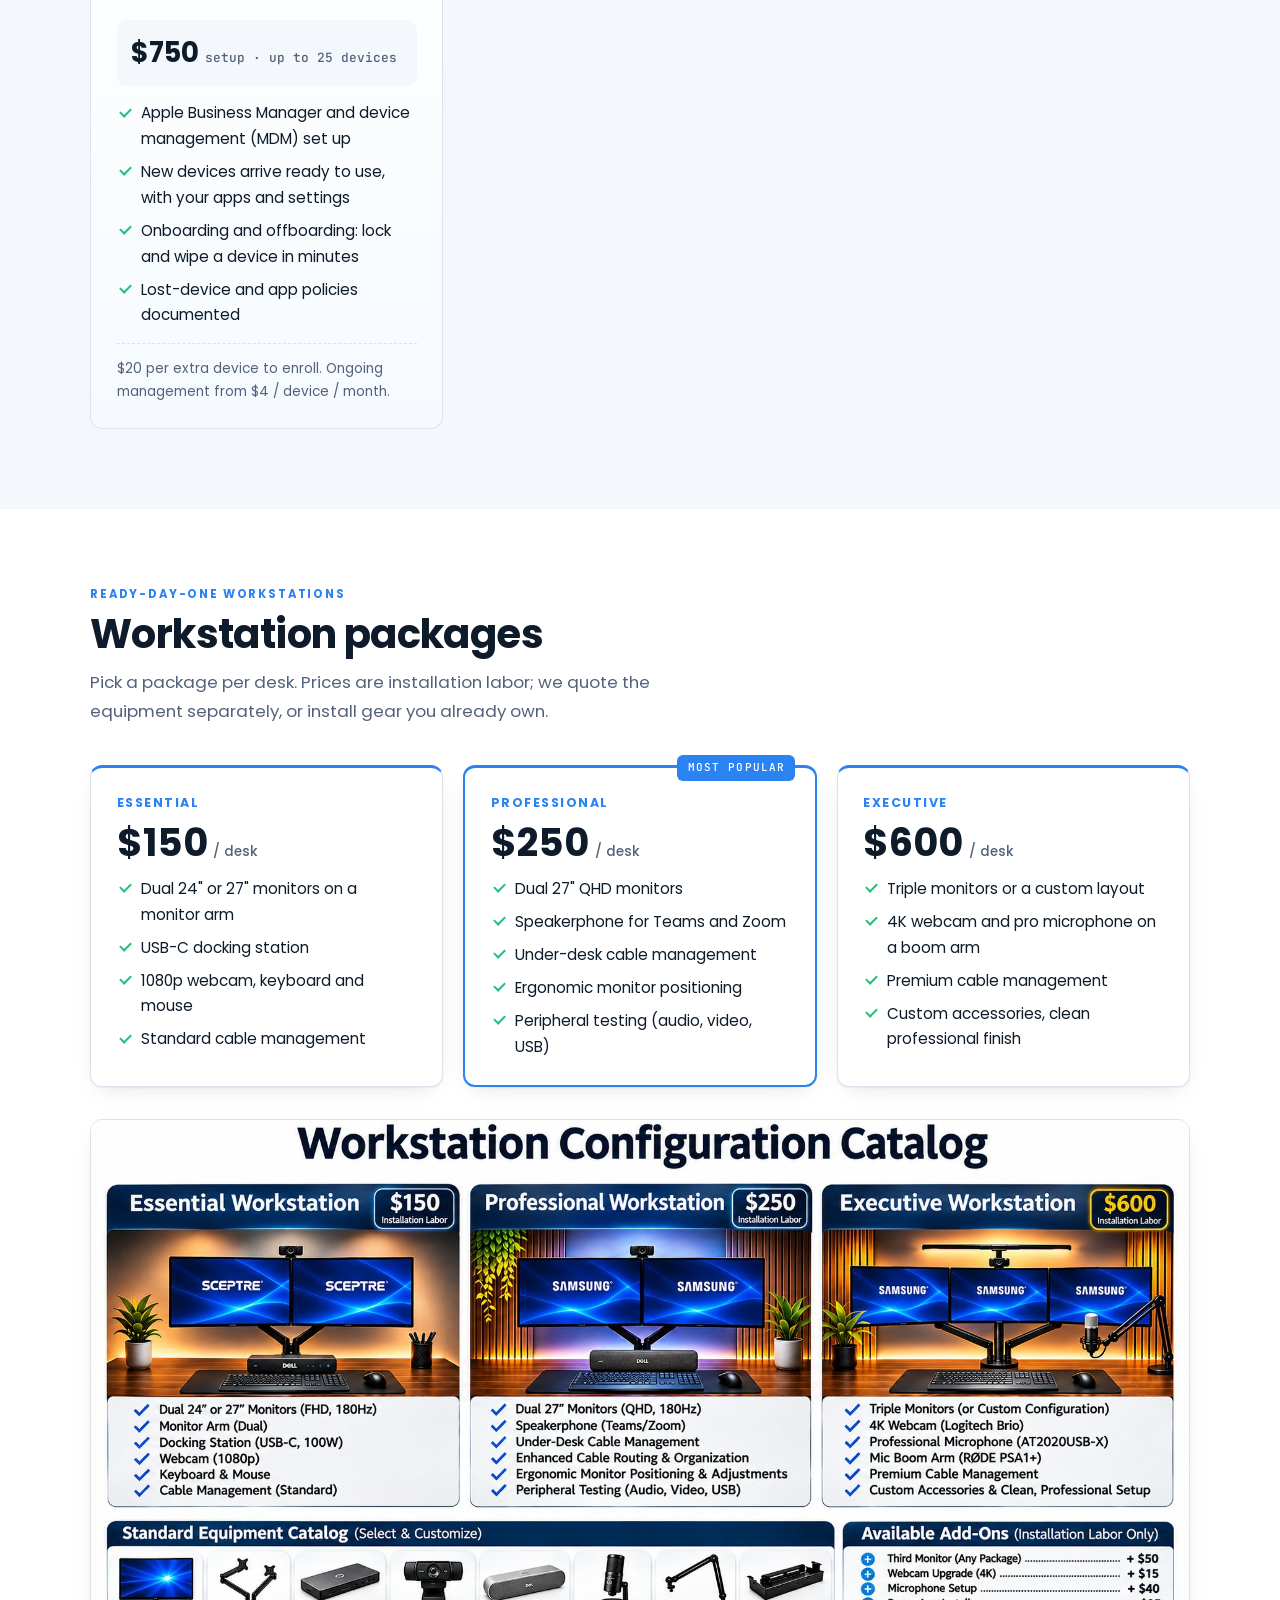
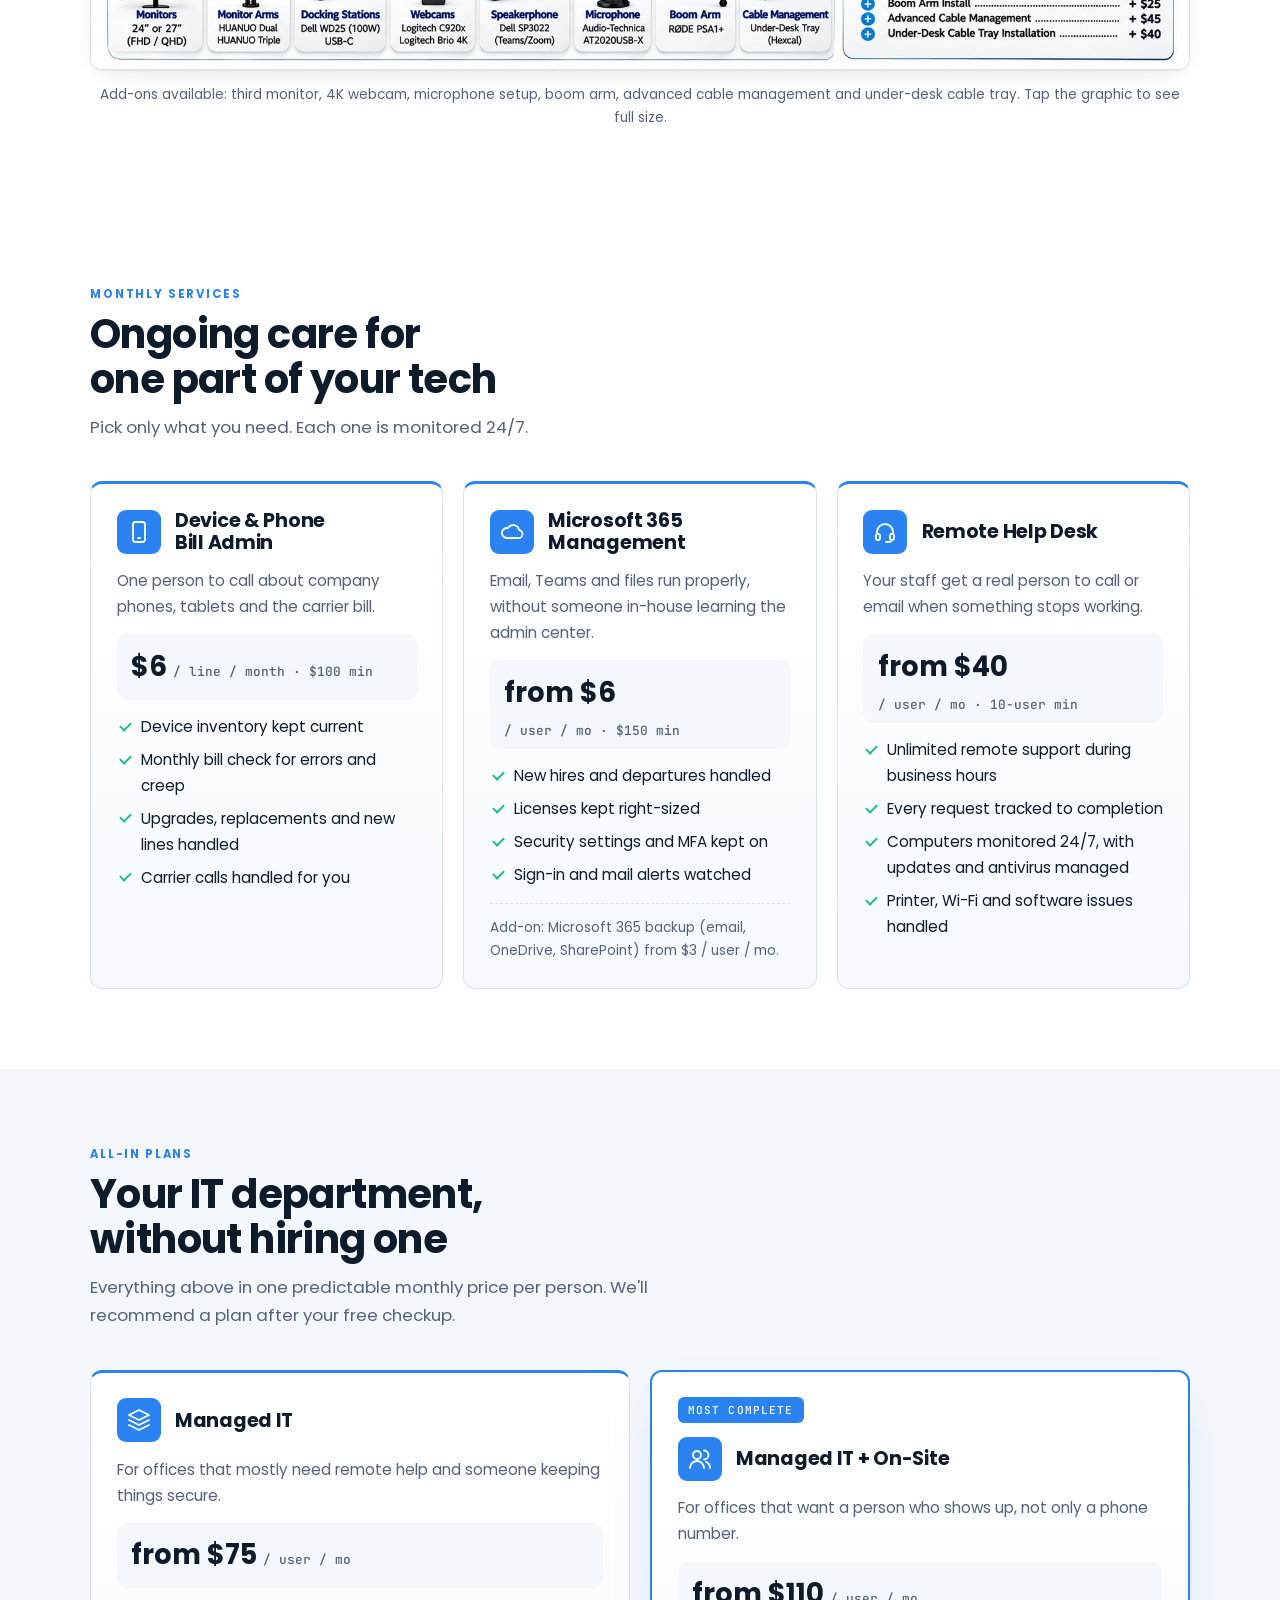
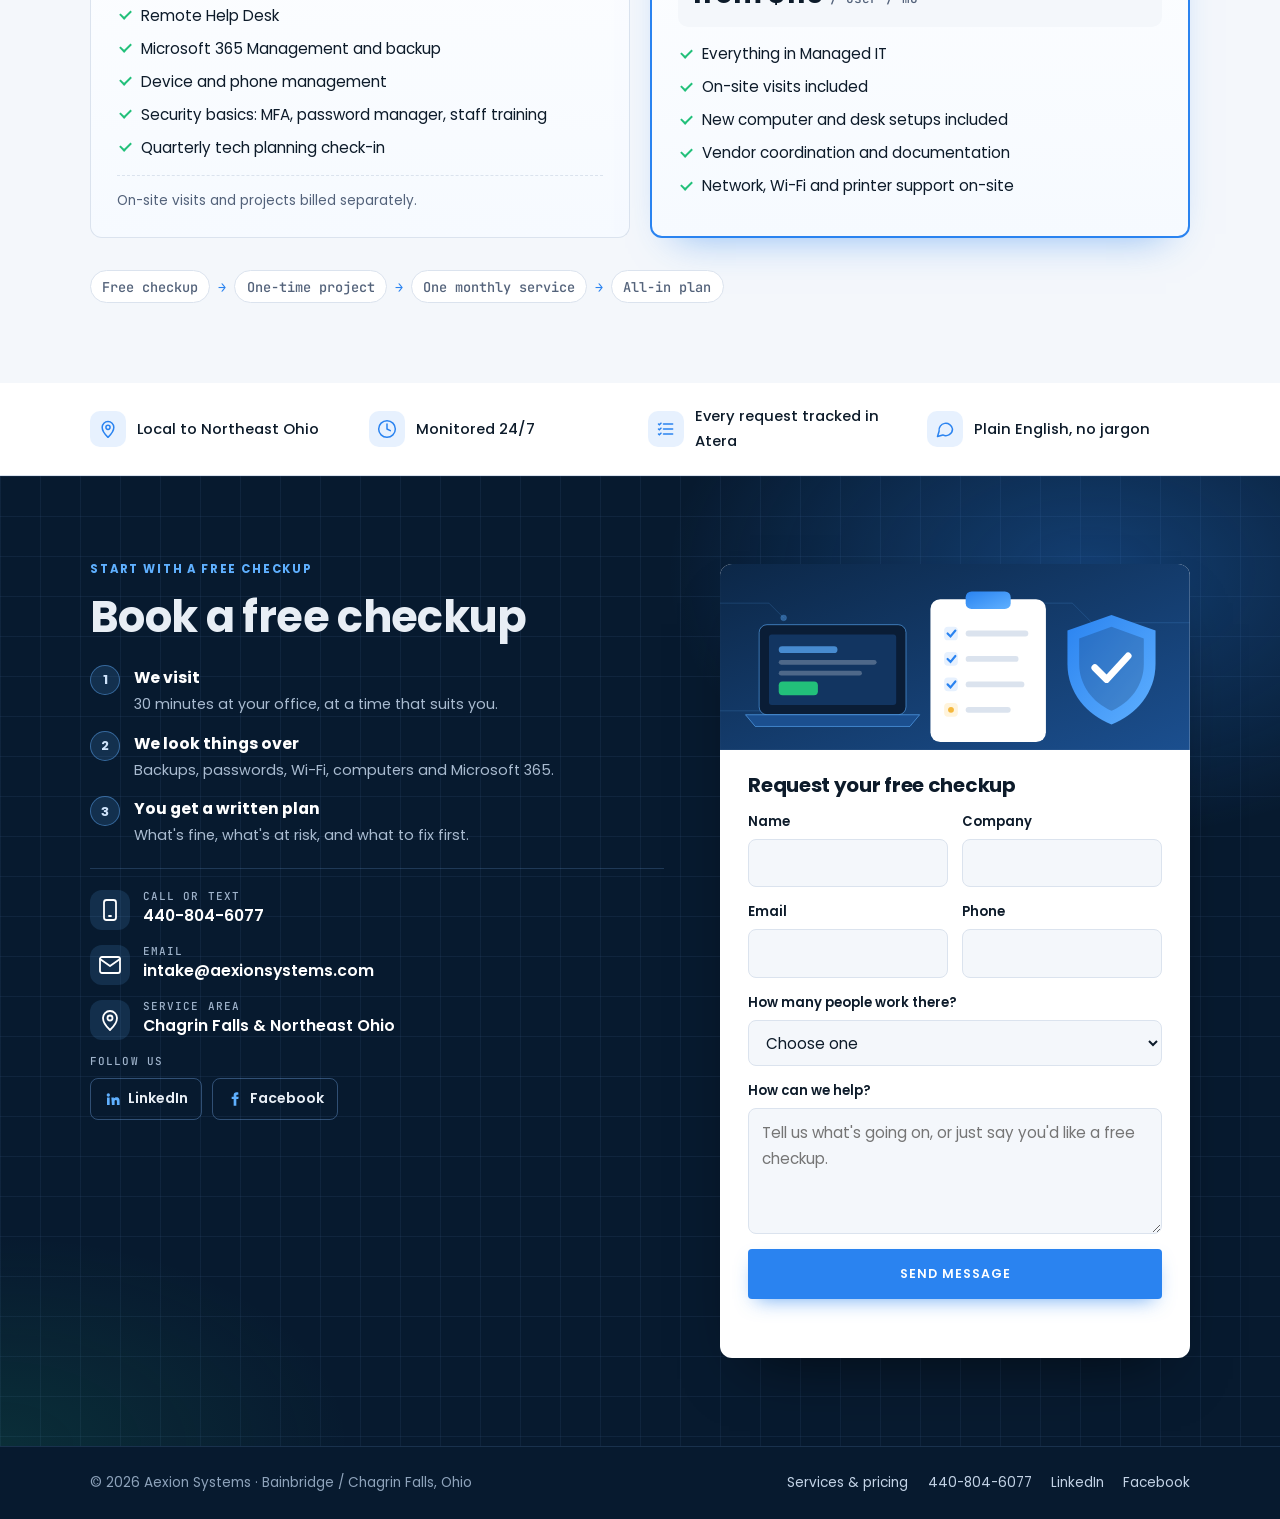
==== commit 9a2e5b29: "Add Device & Phone Bill Admin pricing Co-Authored-By: Claude Opus 5.5 <noreply@anthropic.com> Claude" ====
--- a/services/index.html
+++ b/services/index.html
@@ -86,7 +86,7 @@
         
         <div class="top"><span class="icon"><svg viewBox="0 0 24 24" aria-hidden="true"><rect x="6" y="2" width="12" height="20" rx="2.5"/><path d="M11 18h2"/></svg></span><h3>Device &amp; Phone Bill Admin</h3></div>
         <p class="for">One person to call about company phones, tablets and the carrier bill.</p>
-        <div class="price quote">Per line <small>monthly</small></div>
+        <div class="price">$6 <small>/ line / month · $100 min</small></div>
         <ul class="inc"><li>Device inventory kept current</li><li>Monthly bill check for errors and creep</li><li>Upgrades, replacements and new lines handled</li><li>Carrier calls handled for you</li></ul>
         
       </article><article class="card">
